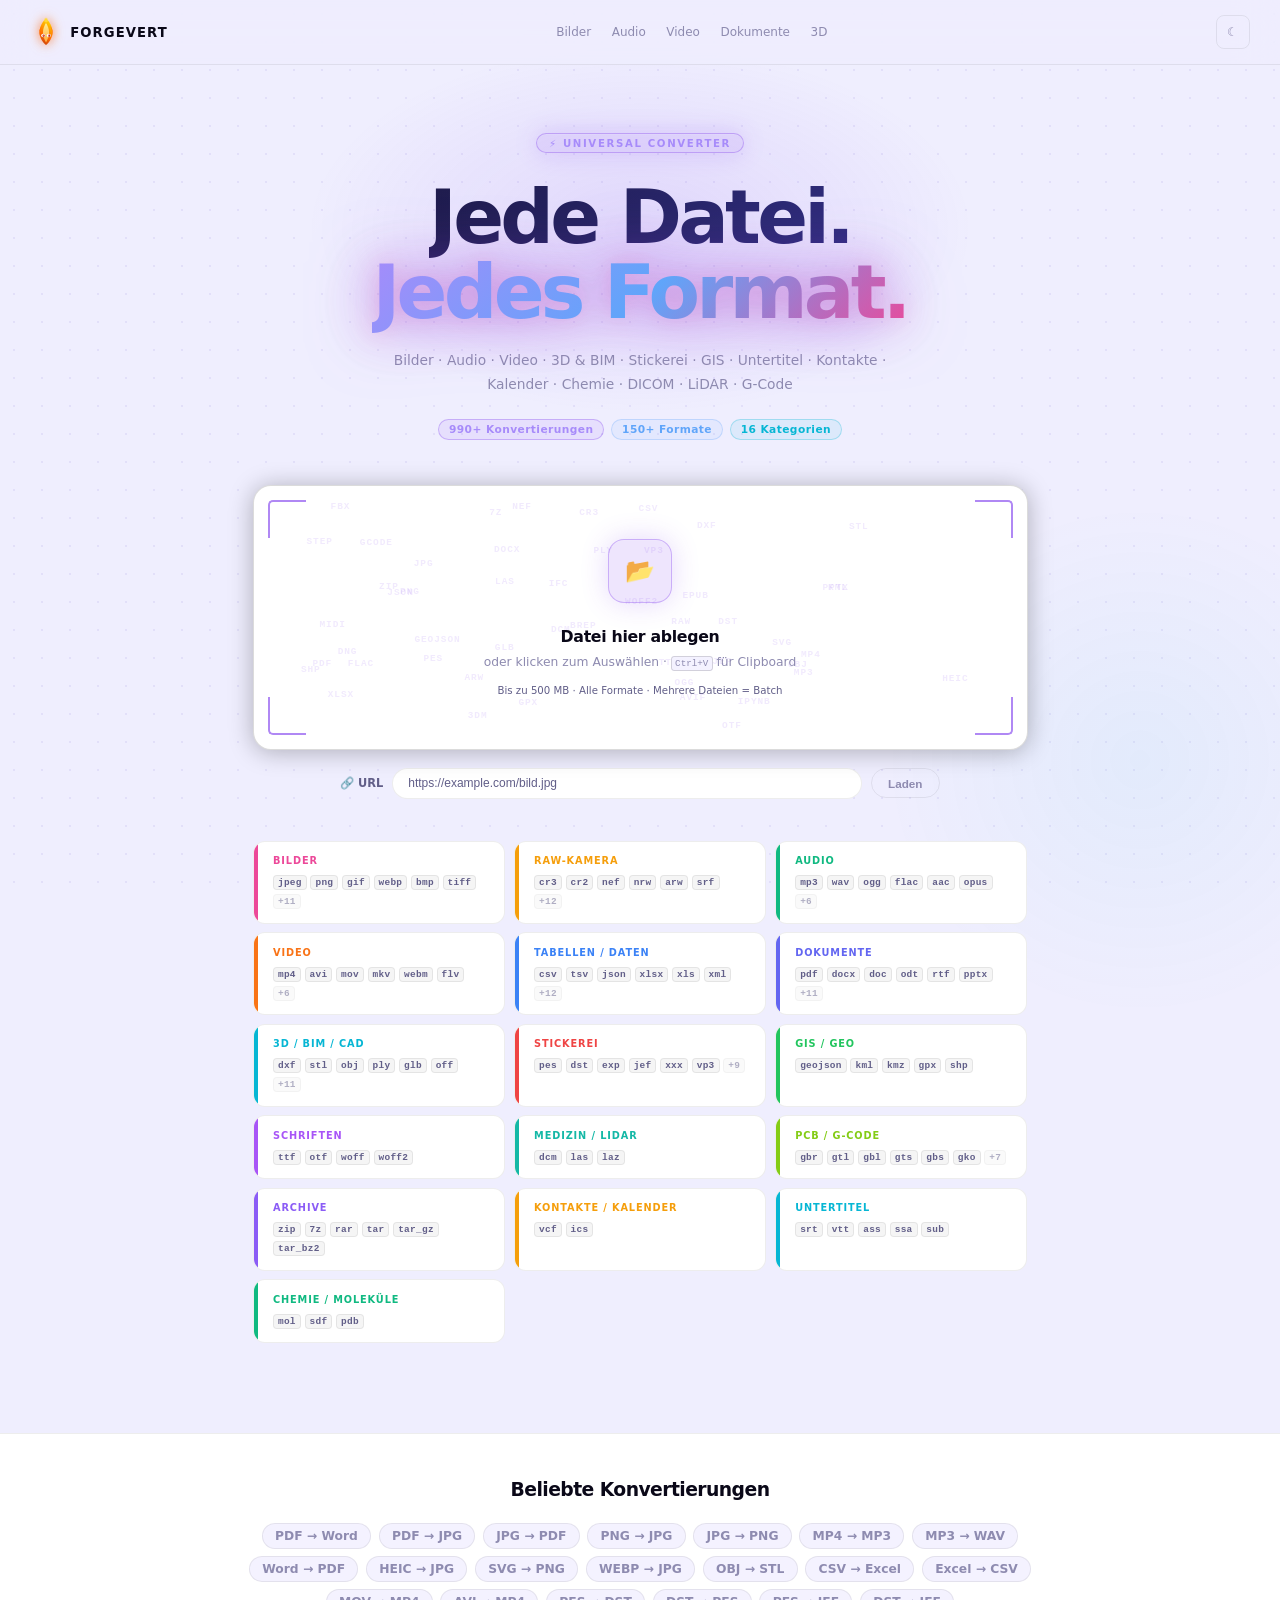
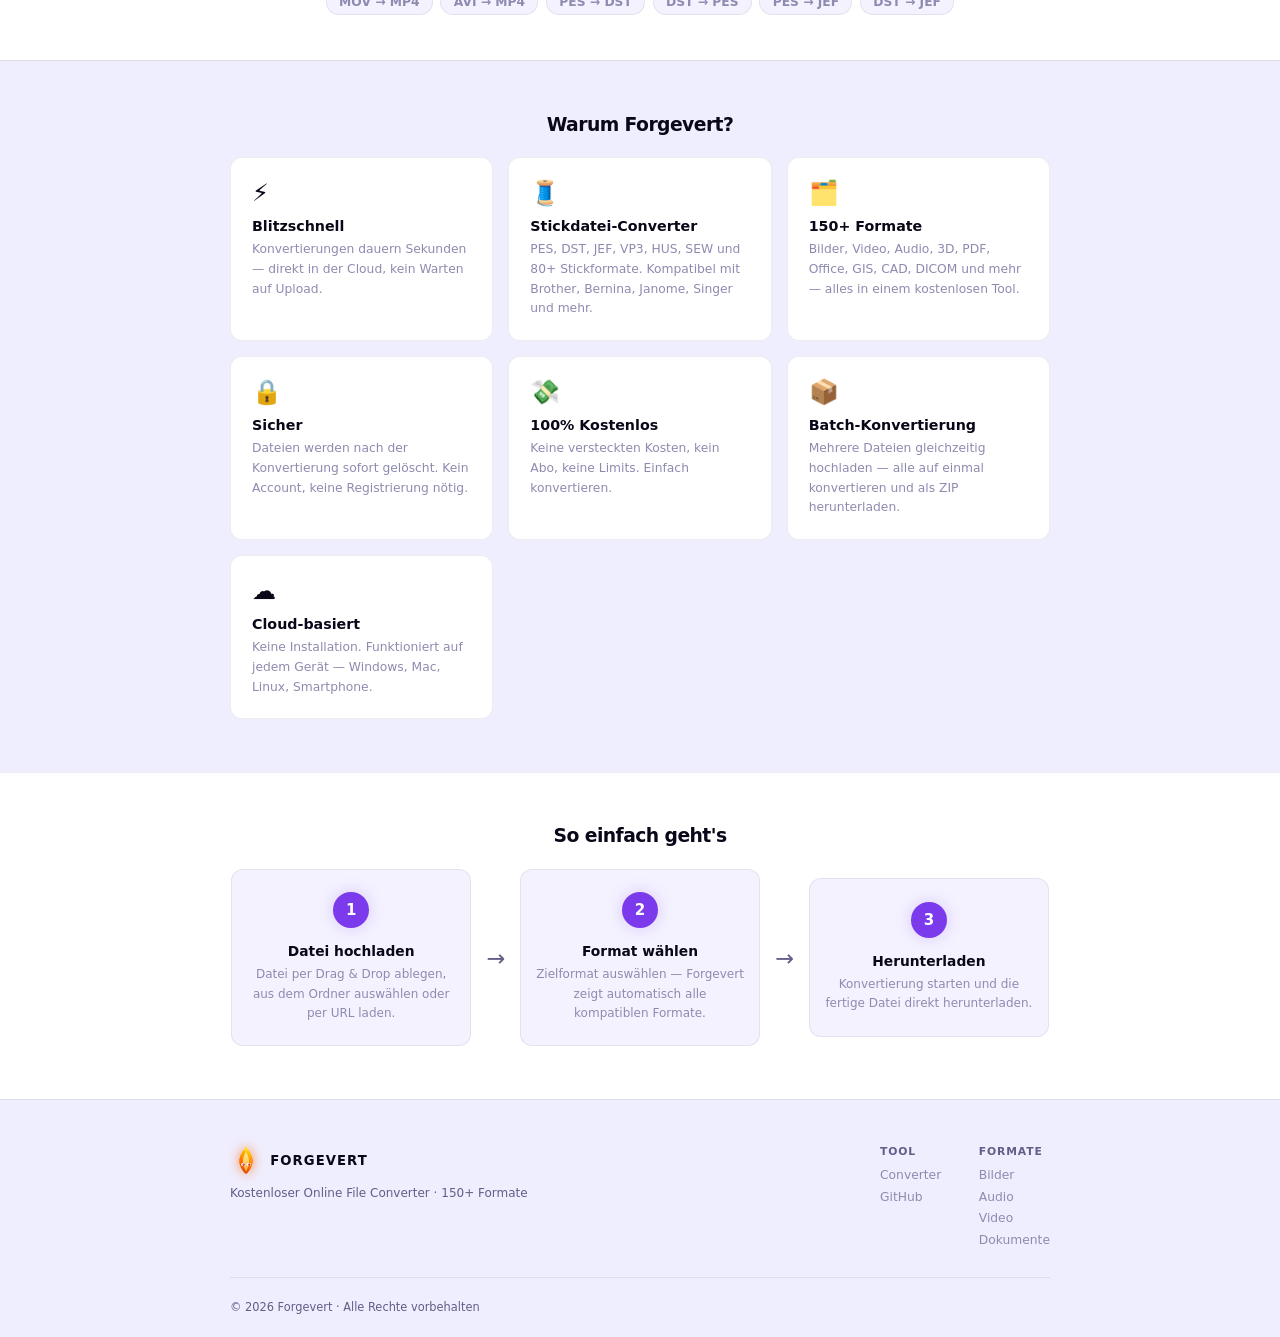
==== static/index.html @ 42dea77a "Full debug pass: fix 12 issues found in audit converter.py: - Docstring: remove Blender/LibreOffice " ====
<!DOCTYPE html>
<html lang="de" data-theme="dark">
<head>
<meta charset="utf-8">
<meta name="viewport" content="width=device-width, initial-scale=1">
<title>Forgevert — Stickdatei & File Converter | PES DST JEF + 150 Formate</title>

<!-- SEO -->
<meta name="description" content="Forgevert konvertiert Stickdateien (PES, DST, JEF, VP3, HUS …) sowie über 150 weitere Formate: Bilder, Video, Audio, 3D, PDF, CAD — kostenlos, direkt im Browser, keine Installation.">
<meta name="keywords" content="
  file converter online, Datei konvertieren kostenlos, online converter kostenlos,
  Stickdatei konvertieren, PES zu DST, PES converter, DST converter, JEF converter, VP3 converter, HUS converter, SEW converter, embroidery file converter, Stickdatei umwandeln, Brother Stickdatei, Bernina Stickdatei, Janome Stickdatei, Singer Stickdatei, Stickmaschine Datei,
  PDF converter, PDF zu Word, PDF zu JPG, JPG zu PDF, Word zu PDF, PDF umwandeln,
  Bild converter, JPG PNG WEBP HEIC AVIF TIFF BMP GIF SVG konvertieren, HEIC zu JPG, WEBP zu JPG,
  Video converter, MP4 AVI MOV MKV WEBM konvertieren, MP4 zu MP3, MOV zu MP4,
  Audio converter, MP3 WAV FLAC AAC OGG M4A konvertieren, MP3 zu WAV, FLAC zu MP3,
  3D converter, STL OBJ GLB FBX DAE PLY konvertieren, STL zu OBJ, OBJ zu STL, FBX zu GLB,
  CAD converter, DXF DWG STEP IGES converter, DXF zu PDF, DXF zu PNG,
  Dokument converter, DOCX XLSX PPTX ODT Markdown EPUB TXT HTML konvertieren,
  GIS converter, GeoJSON Shapefile KML GPX konvertieren,
  Archiv converter, ZIP 7Z TAR RAR konvertieren,
  Schrift converter, TTF OTF WOFF WOFF2 konvertieren,
  DICOM zu PNG, Medizin Bildformat converter,
  RAW converter, CR2 NEF ARW DNG RAW zu JPG,
  QR Code erstellen, URL zu QR Code,
  Batch Konvertierung, mehrere Dateien konvertieren, ZIP herunterladen
">
<meta name="robots" content="index, follow">
<meta name="author" content="Forgevert">

<!-- Open Graph (Social Sharing) -->
<meta property="og:type" content="website">
<meta property="og:title" content="Forgevert — Stickdatei & File Converter">
<meta property="og:description" content="PES, DST, JEF, VP3, HUS und 150+ weitere Formate. Stickdateien und Mediendateien kostenlos online konvertieren — kein Account, keine Software.">
<meta property="og:site_name" content="Forgevert">

<!-- Twitter Card -->
<meta name="twitter:card" content="summary">
<meta name="twitter:title" content="Forgevert — Stickdatei & File Converter">
<meta name="twitter:description" content="PES, DST, JEF + 150 Formate. Stickdateien & mehr kostenlos konvertieren.">

<!-- Strukturierte Daten für Google -->
<script type="application/ld+json">
{
  "@context": "https://schema.org",
  "@type": "WebApplication",
  "name": "Forgevert",
  "description": "Kostenloser Online-Converter für Stickdateien (PES, DST, JEF, VP3, HUS, SEW und 80+ weitere) sowie Bilder, Video, Audio, 3D, PDF, CAD und mehr.",
  "applicationCategory": "UtilitiesApplication",
  "operatingSystem": "Web",
  "offers": { "@type": "Offer", "price": "0", "priceCurrency": "EUR" },
  "featureList": [
    "Stickdatei Converter (PES DST JEF VP3 HUS SEW 80+ Formate)",
    "Embroidery File Converter",
    "PDF Converter",
    "Bild Converter",
    "Video Converter",
    "Audio Converter",
    "3D Converter",
    "CAD Converter",
    "150+ Formate kostenlos"
  ]
}
</script>
<style>
*, *::before, *::after { box-sizing: border-box; margin: 0; padding: 0; }

/* ── Design tokens ──────────────────────────────────────────────────────── */
:root {
  --bg:        #050610;
  --bg2:       #09091C;
  --bg3:       #0E0F26;
  --border:    rgba(255,255,255,0.058);
  --border-hi: rgba(255,255,255,0.14);
  --text:      #DEE1F2;
  --muted:     #464868;
  --muted-hi:  #7476A2;
  --accent:    #7C3AED;
  --accent-hi: #A78BFA;
  --glow:      rgba(124,58,237,0.45);
  --green:     #10B981;
  --green-glow:rgba(16,185,129,0.4);

  --c-img:   #EC4899;
  --c-raw:   #F59E0B;
  --c-audio: #10B981;
  --c-video: #F97316;
  --c-data:  #3B82F6;
  --c-doc:   #6366F1;
  --c-3d:    #06B6D4;
  --c-embd:  #EF4444;
  --c-gis:   #22C55E;
  --c-font:  #A855F7;
  --c-med:   #14B8A6;
  --c-pcb:   #84CC16;
  --c-arch:  #8B5CF6;
  --c-pim:   #F59E0B;
  --c-sub:   #06B6D4;
  --c-mol:   #10B981;
  --c-other: #6B7280;

  --radius-lg: 18px;
  --radius-md: 12px;
  --radius-sm: 8px;
  --ease: cubic-bezier(0.4, 0, 0.2, 1);
}

:root[data-theme="light"] {
  --bg:        #EFEEFE;
  --bg2:       #FFFFFF;
  --bg3:       #F4F2FF;
  --border:    rgba(0,0,0,0.07);
  --border-hi: rgba(0,0,0,0.14);
  --text:      #0A0818;
  --muted:     #615E88;
  --muted-hi:  #8E8BB0;
  --glow:      rgba(124,58,237,0.22);
  --green-glow:rgba(16,185,129,0.2);
}

html { font-size: 15px; -webkit-font-smoothing: antialiased; }

body {
  background: var(--bg);
  color: var(--text);
  font-family: -apple-system, BlinkMacSystemFont, "Segoe UI Variable", "Segoe UI", system-ui, sans-serif;
  min-height: 100dvh;
  overflow-x: hidden;
}

/* ── Dot-grid background ─────────────────────────────────────────────────── */
body::before {
  content: '';
  position: fixed;
  inset: 0;
  background-image: radial-gradient(circle, rgba(190,190,255,0.058) 1px, transparent 1px);
  background-size: 28px 28px;
  pointer-events: none;
  z-index: 0;
}
[data-theme="light"] body::before {
  background-image: radial-gradient(circle, rgba(100,80,200,0.09) 1px, transparent 1px);
}

/* Ambient corner orbs */
body::after {
  content: '';
  position: fixed;
  bottom: -140px; right: -140px;
  width: 560px; height: 560px;
  background: radial-gradient(circle, rgba(6,182,212,0.09) 0%, transparent 65%);
  pointer-events: none;
  z-index: 0;
}
[data-theme="light"] body::after {
  background: radial-gradient(circle, rgba(6,182,212,0.05) 0%, transparent 65%);
}

/* ── Nav ─────────────────────────────────────────────────────────────────── */
.header-nav {
  display: flex;
  gap: 0.25rem;
  align-items: center;
}
.header-nav a {
  font-size: 0.8rem;
  font-weight: 500;
  color: var(--muted-hi);
  text-decoration: none;
  padding: 0.3em 0.7em;
  border-radius: 6px;
  transition: color 0.15s, background 0.15s;
}
.header-nav a:hover { color: var(--text); background: rgba(124,58,237,0.1); }
@media (max-width: 600px) { .header-nav { display: none; } }

/* ── Popular Conversions ─────────────────────────────────────────────────── */
.popular-section {
  background: var(--bg2);
  border-top: 1px solid var(--border);
  padding: 3rem 1.5rem;
}
.popular-inner { max-width: 820px; margin: 0 auto; }
.section-title {
  font-size: 1.25rem;
  font-weight: 800;
  letter-spacing: -0.03em;
  margin-bottom: 1.5rem;
  text-align: center;
}
.popular-grid {
  display: flex;
  flex-wrap: wrap;
  gap: 0.5rem;
  justify-content: center;
}
.pop-link {
  font-size: 0.82rem;
  font-weight: 600;
  color: var(--muted-hi);
  text-decoration: none;
  padding: 0.4em 1em;
  border: 1px solid var(--border);
  border-radius: 999px;
  background: var(--bg3);
  transition: color 0.15s, border-color 0.15s, background 0.15s;
  white-space: nowrap;
}
.pop-link:hover { color: var(--accent-hi); border-color: var(--accent); background: rgba(124,58,237,0.08); }

/* ── Features ────────────────────────────────────────────────────────────── */
.features-section {
  padding: 3.5rem 1.5rem;
  border-top: 1px solid var(--border);
}
.features-inner { max-width: 820px; margin: 0 auto; }
.features-grid {
  display: grid;
  grid-template-columns: repeat(auto-fit, minmax(220px, 1fr));
  gap: 1rem;
}
.feat-card {
  background: var(--bg2);
  border: 1px solid var(--border);
  border-radius: var(--radius-md);
  padding: 1.4rem;
  transition: border-color 0.2s;
}
.feat-card:hover { border-color: var(--border-hi); }
.feat-icon { font-size: 1.6rem; margin-bottom: 0.75rem; }
.feat-card h3 { font-size: 0.95rem; font-weight: 700; margin-bottom: 0.4rem; }
.feat-card p { font-size: 0.82rem; color: var(--muted-hi); line-height: 1.6; }

/* ── How it works ────────────────────────────────────────────────────────── */
.how-section {
  padding: 3.5rem 1.5rem;
  border-top: 1px solid var(--border);
  background: var(--bg2);
}
.how-inner { max-width: 820px; margin: 0 auto; }
.how-steps {
  display: flex;
  align-items: center;
  gap: 1rem;
  flex-wrap: wrap;
  justify-content: center;
}
.how-step {
  flex: 1;
  min-width: 180px;
  max-width: 240px;
  text-align: center;
  padding: 1.5rem 1rem;
  background: var(--bg3);
  border: 1px solid var(--border);
  border-radius: var(--radius-md);
}
.how-num {
  width: 36px; height: 36px;
  border-radius: 50%;
  background: var(--accent);
  color: #fff;
  font-weight: 800;
  font-size: 1rem;
  display: flex; align-items: center; justify-content: center;
  margin: 0 auto 1rem;
  box-shadow: 0 0 16px var(--glow);
}
.how-step h3 { font-size: 0.92rem; font-weight: 700; margin-bottom: 0.4rem; }
.how-step p { font-size: 0.8rem; color: var(--muted-hi); line-height: 1.6; }
.how-arrow { font-size: 1.5rem; color: var(--muted); flex-shrink: 0; }
@media (max-width: 600px) { .how-arrow { transform: rotate(90deg); } }

/* ── Footer ──────────────────────────────────────────────────────────────── */
.site-footer {
  border-top: 1px solid var(--border);
  padding: 3rem 1.5rem 1.5rem;
  background: var(--bg);
}
.footer-inner {
  max-width: 820px;
  margin: 0 auto;
  display: flex;
  gap: 3rem;
  flex-wrap: wrap;
  margin-bottom: 2rem;
}
.footer-brand { flex: 1; min-width: 180px; }
.footer-tagline { font-size: 0.8rem; color: var(--muted); margin-top: 0.6rem; }
.footer-links { display: flex; gap: 2.5rem; flex-wrap: wrap; }
.footer-col { display: flex; flex-direction: column; gap: 0.5rem; }
.footer-col-title { font-size: 0.72rem; font-weight: 700; letter-spacing: 0.08em; text-transform: uppercase; color: var(--muted); margin-bottom: 0.2rem; }
.footer-col a { font-size: 0.82rem; color: var(--muted-hi); text-decoration: none; }
.footer-col a:hover { color: var(--text); }
.footer-bottom {
  max-width: 820px;
  margin: 0 auto;
  padding-top: 1.5rem;
  border-top: 1px solid var(--border);
  font-size: 0.76rem;
  color: var(--muted);
}

/* ── Header ──────────────────────────────────────────────────────────────── */
header {
  position: sticky;
  top: 0;
  z-index: 100;
  display: flex;
  align-items: center;
  justify-content: space-between;
  padding: 1rem 2rem;
  border-bottom: 1px solid var(--border);
  backdrop-filter: blur(20px);
  -webkit-backdrop-filter: blur(20px);
  background: rgba(5,6,16,0.72);
}
[data-theme="light"] header { background: rgba(239,238,254,0.78); }

.logo {
  display: flex;
  align-items: center;
  gap: 0.55rem;
  font-weight: 800;
  font-size: 0.88rem;
  letter-spacing: 0.08em;
  text-transform: uppercase;
  color: var(--text);
  text-decoration: none;
}
.logo-mark {
  width: 32px; height: 32px;
  display: flex; align-items: center; justify-content: center;
  filter: drop-shadow(0 0 6px rgba(255,100,0,0.7));
  flex-shrink: 0;
}

.header-actions { display: flex; align-items: center; gap: 0.5rem; }
.icon-btn {
  width: 34px; height: 34px;
  border-radius: 8px;
  border: 1px solid var(--border);
  background: transparent;
  color: var(--muted-hi);
  cursor: pointer;
  display: flex; align-items: center; justify-content: center;
  font-size: 0.82rem;
  transition: color 0.18s var(--ease), border-color 0.18s var(--ease), background 0.18s var(--ease);
}
.icon-btn:hover { color: var(--text); border-color: var(--accent-hi); background: rgba(124,58,237,0.08); }

/* ── Layout wrapper ──────────────────────────────────────────────────────── */
.wrap {
  position: relative;
  z-index: 1;
  max-width: 820px;
  margin: 0 auto;
  padding: 0 1.5rem;
}

/* ── States ──────────────────────────────────────────────────────────────── */
.state { display: none; }
.state.active { display: block; }

/* ── EMPTY STATE ─────────────────────────────────────────────────────────── */
#state-empty { padding: 4.5rem 0 6rem; }

.hero-text {
  text-align: center;
  margin-bottom: 3rem;
  position: relative;
}
.hero-text::before {
  content: '';
  position: absolute;
  top: 45%; left: 50%;
  transform: translate(-50%, -60%);
  width: 760px; height: 420px;
  background: radial-gradient(ellipse, rgba(124,58,237,0.32) 0%, rgba(96,165,250,0.13) 40%, transparent 68%);
  pointer-events: none;
  z-index: -1;
}
[data-theme="light"] .hero-text::before {
  background: radial-gradient(ellipse, rgba(124,58,237,0.13) 0%, transparent 62%);
}
.eyebrow {
  display: inline-flex;
  align-items: center;
  gap: 0.5rem;
  font-size: 0.68rem;
  font-weight: 700;
  letter-spacing: 0.16em;
  text-transform: uppercase;
  color: var(--accent-hi);
  background: rgba(124,58,237,0.1);
  border: 1px solid rgba(124,58,237,0.32);
  border-radius: 999px;
  padding: 0.36em 1.2em;
  margin-bottom: 1.8rem;
  box-shadow: 0 0 24px rgba(124,58,237,0.2), inset 0 1px 0 rgba(255,255,255,0.06);
  animation: eyebrow-pulse 4s ease-in-out infinite;
}
@keyframes eyebrow-pulse {
  0%, 100% { box-shadow: 0 0 24px rgba(124,58,237,0.2), inset 0 1px 0 rgba(255,255,255,0.06); }
  50% { box-shadow: 0 0 36px rgba(124,58,237,0.38), inset 0 1px 0 rgba(255,255,255,0.08); }
}
h1 {
  font-size: clamp(3rem, 8vw, 5rem);
  font-weight: 900;
  line-height: 1.0;
  letter-spacing: -0.05em;
  text-wrap: balance;
  margin-bottom: 1.2rem;
}
h1 .grad-soft {
  background: linear-gradient(135deg, #E2E8F8 0%, #C4CAFE 100%);
  -webkit-background-clip: text;
  -webkit-text-fill-color: transparent;
  background-clip: text;
}
[data-theme="light"] h1 .grad-soft {
  background: linear-gradient(135deg, #1E1B4B 0%, #312E81 100%);
  -webkit-background-clip: text;
  -webkit-text-fill-color: transparent;
  background-clip: text;
}
h1 .grad {
  background: linear-gradient(135deg, var(--accent-hi) 0%, #60A5FA 52%, var(--c-img) 100%);
  -webkit-background-clip: text;
  -webkit-text-fill-color: transparent;
  background-clip: text;
  filter: drop-shadow(0 0 32px rgba(124,58,237,0.65)) drop-shadow(0 0 12px rgba(236,72,153,0.3));
}
.hero-sub {
  color: var(--muted-hi);
  font-size: 0.92rem;
  line-height: 1.75;
  max-width: 520px;
  margin: 0 auto 1.5rem;
}
.hero-stats {
  display: flex;
  align-items: center;
  justify-content: center;
  flex-wrap: wrap;
  gap: 0.5rem;
  margin-top: 0.3rem;
}
.hs-badge {
  font-size: 0.71rem;
  font-weight: 700;
  letter-spacing: 0.04em;
  border-radius: 999px;
  padding: 0.3em 0.9em;
  border: 1px solid;
  white-space: nowrap;
}
.hs-purple { color: var(--accent-hi); background: rgba(124,58,237,0.12); border-color: rgba(124,58,237,0.3); }
.hs-blue   { color: #60A5FA; background: rgba(96,165,250,0.1);  border-color: rgba(96,165,250,0.28); }
.hs-teal   { color: #06B6D4; background: rgba(6,182,212,0.1);   border-color: rgba(6,182,212,0.28); }
.hs-green  { color: #10B981; background: rgba(16,185,129,0.1);  border-color: rgba(16,185,129,0.28); }
[data-theme="light"] .hs-purple { background: rgba(124,58,237,0.08); }
[data-theme="light"] .hs-blue   { background: rgba(96,165,250,0.08); }
[data-theme="light"] .hs-teal   { background: rgba(6,182,212,0.08); }
[data-theme="light"] .hs-green  { background: rgba(16,185,129,0.08); }

/* ── Drop Zone ───────────────────────────────────────────────────────────── */
.drop-zone {
  position: relative;
  border-radius: var(--radius-lg);
  background: var(--bg2);
  border: 1px solid var(--border-hi);
  cursor: pointer;
  transition: transform 0.22s var(--ease), background 0.22s, border-color 0.22s, box-shadow 0.3s;
  min-height: 260px;
  display: flex;
  align-items: center;
  justify-content: center;
  overflow: hidden;
  box-shadow: 0 2px 24px rgba(0,0,0,0.28), inset 0 1px 0 rgba(255,255,255,0.04);
}
.drop-zone:hover {
  transform: translateY(-3px);
  background: var(--bg3);
  border-color: rgba(124,58,237,0.5);
  box-shadow: 0 8px 48px rgba(124,58,237,0.18), 0 2px 24px rgba(0,0,0,0.4), inset 0 1px 0 rgba(255,255,255,0.06);
}
.drop-zone.drag-over {
  transform: translateY(-4px) scale(1.005);
  background: var(--bg3);
  border-color: var(--accent-hi);
  box-shadow: 0 12px 60px rgba(124,58,237,0.28), 0 4px 32px rgba(0,0,0,0.5), inset 0 1px 0 rgba(255,255,255,0.08);
}

/* Corner brackets */
.dz-corner {
  position: absolute;
  width: 38px;
  height: 38px;
  z-index: 2;
  pointer-events: none;
  transition: opacity 0.25s var(--ease), border-color 0.25s var(--ease), box-shadow 0.25s var(--ease);
  opacity: 0.6;
}
.dz-tl { top: 14px; left: 14px; border-top: 2.5px solid var(--accent); border-left: 2.5px solid var(--accent); border-radius: 5px 0 0 0; }
.dz-tr { top: 14px; right: 14px; border-top: 2.5px solid var(--accent); border-right: 2.5px solid var(--accent); border-radius: 0 5px 0 0; }
.dz-bl { bottom: 14px; left: 14px; border-bottom: 2.5px solid var(--accent); border-left: 2.5px solid var(--accent); border-radius: 0 0 0 5px; }
.dz-br { bottom: 14px; right: 14px; border-bottom: 2.5px solid var(--accent); border-right: 2.5px solid var(--accent); border-radius: 0 0 5px 0; }
.drop-zone:hover .dz-corner,
.drop-zone.drag-over .dz-corner { opacity: 1; border-color: var(--accent-hi); }
.drop-zone.drag-over .dz-tl,
.drop-zone.drag-over .dz-tr,
.drop-zone.drag-over .dz-bl,
.drop-zone.drag-over .dz-br { border-color: #fff; }

/* SVG kept in DOM for CSS selector compat — invisible */
.dz-border-svg { display: none; }
.dz-border-march { fill: none; stroke: var(--accent); stroke-width: 1.5; stroke-dasharray: 10 7; }

/* Floating format names */
.fmt-cloud {
  position: absolute;
  inset: 0;
  pointer-events: none;
  overflow: hidden;
  border-radius: inherit;
}
.fmt-ghost {
  position: absolute;
  font-family: monospace;
  font-size: 0.63rem;
  font-weight: 700;
  letter-spacing: 0.1em;
  text-transform: uppercase;
  opacity: 0.07;
  color: var(--accent-hi);
  animation: ghost-float linear infinite;
  white-space: nowrap;
}
[data-theme="light"] .fmt-ghost { opacity: 0.1; color: var(--accent); }
.drop-zone:hover .fmt-ghost { opacity: 0.16; }
@keyframes ghost-float {
  0%, 100% { transform: translateY(0) translateX(0); }
  33% { transform: translateY(-10px) translateX(5px); }
  66% { transform: translateY(8px) translateX(-4px); }
}

/* Drop zone inner */
.dz-inner {
  position: relative;
  z-index: 2;
  text-align: center;
  padding: 3.5rem 2rem;
  pointer-events: none;
}
.dz-upload-icon {
  width: 64px; height: 64px;
  border-radius: 16px;
  background: rgba(124,58,237,0.13);
  border: 1.5px solid rgba(124,58,237,0.32);
  display: flex; align-items: center; justify-content: center;
  margin: 0 auto 1.6rem;
  font-size: 1.6rem;
  transition: transform 0.3s var(--ease), background 0.3s, box-shadow 0.3s;
  box-shadow: 0 0 28px rgba(124,58,237,0.2), inset 0 1px 0 rgba(255,255,255,0.07);
}
.drop-zone:hover .dz-upload-icon,
.drop-zone.drag-over .dz-upload-icon {
  transform: scale(1.12) translateY(-4px);
  background: rgba(124,58,237,0.24);
  box-shadow: 0 0 48px rgba(124,58,237,0.45), inset 0 1px 0 rgba(255,255,255,0.1);
}
.dz-title {
  font-weight: 700;
  font-size: 1.05rem;
  letter-spacing: -0.02em;
  margin-bottom: 0.5rem;
}
.dz-sub {
  color: var(--muted-hi);
  font-size: 0.82rem;
  line-height: 1.6;
}
.dz-max { margin-top: 0.8rem; font-size: 0.68rem; color: var(--muted); }

kbd {
  font-family: monospace;
  font-size: 0.75em;
  background: var(--bg3);
  border: 1px solid var(--border-hi);
  border-radius: 3px;
  padding: 0.1em 0.35em;
  color: var(--muted-hi);
}

.drop-zone input[type=file] {
  position: absolute;
  inset: 0;
  opacity: 0;
  cursor: pointer;
  width: 100%;
  height: 100%;
  z-index: 3;
}

/* ── Format overview grid ─────────────────────────────────────────────────── */
.fmt-overview {
  display: grid;
  grid-template-columns: repeat(auto-fill, minmax(192px, 1fr));
  gap: 0.55rem;
  margin-top: 2.8rem;
}
.fmt-ov-cell {
  position: relative;
  background: var(--bg2);
  border: 1px solid var(--border);
  border-radius: var(--radius-md);
  padding: 0.9rem 1rem 0.9rem 1.3rem;
  overflow: hidden;
  transition: background 0.2s, border-color 0.2s, box-shadow 0.2s, transform 0.18s;
}
.fmt-ov-cell:hover {
  background: var(--bg3);
  border-color: var(--border-hi);
  box-shadow: 0 4px 20px rgba(0,0,0,0.3);
  transform: translateY(-1px);
}

/* The JS sets style="background:COLOR" on .fov-dot — left stripe */
.fov-dot {
  position: absolute;
  left: 0; top: 0; bottom: 0;
  width: 4px;
  border-radius: 0;
  /* background comes from inline JS style */
}
.fov-label {
  display: flex;
  align-items: center;
  gap: 0;
  font-size: 0.65rem;
  font-weight: 800;
  letter-spacing: 0.09em;
  text-transform: uppercase;
  margin-bottom: 0.6rem;
  /* color from inline JS span style */
}
.fov-fmts {
  display: flex;
  flex-wrap: wrap;
  gap: 0.25rem;
}
.fov-fmt {
  font-family: monospace;
  font-size: 0.63rem;
  font-weight: 600;
  color: var(--muted-hi);
  background: rgba(255,255,255,0.04);
  border: 1px solid var(--border);
  border-radius: 4px;
  padding: 0.12em 0.42em;
  letter-spacing: 0.03em;
}
[data-theme="light"] .fov-fmt {
  background: rgba(0,0,0,0.04);
  color: var(--muted);
}

/* ── FILE STATE ──────────────────────────────────────────────────────────── */
#state-file { padding: 2.5rem 0 4rem; }

.file-pill {
  display: flex;
  align-items: center;
  gap: 1rem;
  background: var(--bg2);
  border: 1px solid var(--border);
  border-radius: var(--radius-lg);
  padding: 1rem 1.3rem;
  margin-bottom: 1.8rem;
}
.file-pill-icon {
  width: 44px; height: 44px;
  border-radius: 10px;
  display: flex; align-items: center; justify-content: center;
  font-size: 1.3rem;
  flex-shrink: 0;
}
.file-pill-name {
  font-weight: 700;
  font-size: 0.92rem;
  letter-spacing: -0.01em;
  white-space: nowrap;
  overflow: hidden;
  text-overflow: ellipsis;
}
.file-pill-meta {
  font-size: 0.75rem;
  color: var(--muted-hi);
  margin-top: 0.15rem;
}
.fmt-badge {
  margin-left: auto;
  font-family: monospace;
  font-size: 0.68rem;
  font-weight: 800;
  letter-spacing: 0.1em;
  text-transform: uppercase;
  padding: 0.28em 0.65em;
  border-radius: 999px;
  flex-shrink: 0;
}
.btn-close {
  flex-shrink: 0;
  margin-left: 0.3rem;
  width: 28px; height: 28px;
  border-radius: 7px;
  border: 1px solid var(--border);
  background: var(--bg3);
  color: var(--muted-hi);
  cursor: pointer;
  display: flex; align-items: center; justify-content: center;
  font-size: 0.72rem;
  transition: border-color 0.2s, color 0.2s;
}
.btn-close:hover { border-color: #EF4444; color: #EF4444; }

/* Target heading */
.targets-heading {
  font-size: 0.66rem;
  font-weight: 700;
  letter-spacing: 0.14em;
  text-transform: uppercase;
  color: var(--muted);
  margin-bottom: 1.2rem;
}

/* Category sections */
.cat-section { margin-bottom: 1.3rem; }
.cat-label {
  display: flex;
  align-items: center;
  gap: 0.45rem;
  font-size: 0.64rem;
  font-weight: 700;
  letter-spacing: 0.1em;
  text-transform: uppercase;
  color: var(--muted);
  margin-bottom: 0.55rem;
}
.cat-bar {
  display: inline-block;
  width: 12px;
  height: 2px;
  border-radius: 1px;
  flex-shrink: 0;
}
.chips-row {
  display: flex;
  flex-wrap: wrap;
  gap: 0.3rem;
}

/* Format chip */
.chip {
  font-family: monospace;
  font-size: 0.76rem;
  font-weight: 700;
  letter-spacing: 0.05em;
  text-transform: uppercase;
  padding: 0.44em 0.9em;
  border-radius: 999px;
  border: 1.5px solid transparent;
  cursor: pointer;
  transition: transform 0.12s var(--ease), box-shadow 0.15s var(--ease), opacity 0.12s;
  background: var(--bg2);
}
.chip:hover {
  transform: translateY(-2px);
  opacity: 1 !important;
  box-shadow: 0 4px 16px rgba(0,0,0,0.35);
}
.chip:active { transform: translateY(0); }

/* ── PROGRESS STATE ──────────────────────────────────────────────────────── */
#state-progress {
  padding: 5rem 0;
  display: none;
  align-items: center;
  justify-content: center;
}
#state-progress.active { display: flex; }

.progress-card {
  background: var(--bg2);
  border: 1px solid var(--border);
  border-radius: var(--radius-lg);
  padding: 3rem 2.5rem;
  text-align: center;
  width: 100%;
  max-width: 460px;
}

/* Spinner */
.progress-spinner {
  width: 56px; height: 56px;
  border-radius: 50%;
  border: 3px solid rgba(124,58,237,0.15);
  border-top-color: var(--accent);
  animation: spin 0.85s linear infinite;
  margin: 0 auto 1.8rem;
}
@keyframes spin { to { transform: rotate(360deg); } }

/* Original icon element kept for DOM compat — hidden */
.progress-converting-icon { display: none; }

.progress-label {
  font-weight: 700;
  font-size: 1rem;
  letter-spacing: -0.01em;
  margin-bottom: 0.4rem;
}
.progress-sub {
  font-size: 0.8rem;
  color: var(--muted-hi);
  margin-bottom: 2rem;
}
.progress-track {
  height: 3px;
  background: var(--bg3);
  border-radius: 999px;
  overflow: hidden;
}
.progress-fill {
  height: 100%;
  border-radius: 999px;
  background: linear-gradient(90deg, var(--accent), var(--accent-hi));
  width: 0%;
  animation: progress-grow 4s cubic-bezier(0.1, 0.5, 0.2, 1) forwards;
  box-shadow: 0 0 10px var(--glow);
}
.progress-fill.done {
  animation: none;
  width: 100%;
  background: var(--green);
  box-shadow: 0 0 10px var(--green-glow);
}
@keyframes progress-grow {
  0%   { width: 0%; }
  50%  { width: 65%; }
  85%  { width: 83%; }
  100% { width: 89%; }
}

/* ── RESULT STATE ────────────────────────────────────────────────────────── */
#state-result { padding: 2.5rem 0 5rem; }

.result-card {
  background: var(--bg2);
  border: 1px solid rgba(16,185,129,0.2);
  border-radius: var(--radius-lg);
  overflow: hidden;
  animation: result-reveal 0.3s var(--ease) forwards;
  box-shadow: 0 0 40px rgba(16,185,129,0.06);
}
@keyframes result-reveal {
  from { opacity: 0; transform: translateY(10px); }
  to   { opacity: 1; transform: translateY(0); }
}

.result-top {
  padding: 1.2rem 1.5rem;
  display: flex;
  align-items: center;
  gap: 0.8rem;
  border-bottom: 1px solid var(--border);
  background: rgba(16,185,129,0.03);
}
.result-icon { font-size: 1.3rem; flex-shrink: 0; }
.result-name { font-weight: 700; font-size: 0.95rem; letter-spacing: -0.01em; }
.result-info { font-size: 0.74rem; color: var(--muted-hi); margin-top: 0.1rem; }
.result-badge {
  margin-left: auto;
  font-family: monospace;
  font-size: 0.68rem;
  font-weight: 800;
  letter-spacing: 0.1em;
  text-transform: uppercase;
  background: rgba(16,185,129,0.12);
  color: var(--green);
  border: 1px solid rgba(16,185,129,0.28);
  border-radius: 999px;
  padding: 0.26em 0.7em;
}

.result-preview {
  background: var(--bg3);
  min-height: 140px;
  display: flex;
  align-items: center;
  justify-content: center;
  padding: 1.5rem;
  border-bottom: 1px solid var(--border);
}
.result-preview img {
  max-width: 100%;
  max-height: 380px;
  border-radius: var(--radius-md);
  box-shadow: 0 8px 40px rgba(0,0,0,0.5);
  display: block;
}
.result-preview .svg-wrap {
  max-width: 100%;
  max-height: 380px;
  overflow: auto;
  background: white;
  border-radius: var(--radius-sm);
  padding: 1rem;
}
.result-no-preview { text-align: center; color: var(--muted); }
.result-no-preview .np-icon { font-size: 2.8rem; margin-bottom: 0.5rem; opacity: 0.4; }
.result-no-preview .np-label { font-size: 0.8rem; color: var(--muted-hi); }

.result-bottom {
  padding: 1.2rem 1.5rem;
  display: flex;
  align-items: center;
  gap: 0.8rem;
  flex-wrap: wrap;
}

/* Steps chain */
.steps {
  display: flex;
  align-items: center;
  gap: 0.25rem;
  font-family: monospace;
  font-size: 0.7rem;
  font-weight: 600;
  flex-wrap: wrap;
  color: var(--muted);
  flex: 1;
  min-width: 0;
}
.step-fmt { color: var(--muted-hi); }
.step-fmt.last { color: var(--accent-hi); }
.step-arrow { color: var(--border); font-size: 0.8rem; }

.btn-dl {
  display: inline-flex;
  align-items: center;
  gap: 0.45rem;
  background: linear-gradient(135deg, var(--accent) 0%, #5B21B6 100%);
  color: #fff;
  text-decoration: none;
  border: none;
  border-radius: 999px;
  padding: 0.7rem 1.5rem;
  font-size: 0.88rem;
  font-weight: 700;
  letter-spacing: 0.01em;
  cursor: pointer;
  transition: opacity 0.15s, transform 0.12s, box-shadow 0.15s;
  box-shadow: 0 4px 20px var(--glow);
  flex-shrink: 0;
}
.btn-dl:hover {
  opacity: 0.88;
  transform: translateY(-1px);
  box-shadow: 0 6px 28px var(--glow);
}
.btn-dl:active { transform: translateY(0); }

.btn-again {
  background: transparent;
  color: var(--muted-hi);
  border: 1px solid var(--border);
  border-radius: 999px;
  padding: 0.7rem 1.1rem;
  font-size: 0.82rem;
  font-weight: 600;
  cursor: pointer;
  transition: color 0.15s, border-color 0.15s;
  white-space: nowrap;
  flex-shrink: 0;
}
.btn-again:hover { color: var(--text); border-color: var(--accent-hi); }

/* ── EMBROIDERY PANEL ─────────────────────────────────────────────────────── */
.embd-panel {
  margin-bottom: 1.8rem;
  background: var(--bg2);
  border: 1px solid var(--border);
  border-radius: var(--radius-lg);
  overflow: hidden;
}
.embd-panel.hidden { display: none; }

.embd-header {
  padding: 0.65rem 1.2rem;
  border-bottom: 1px solid var(--border);
  display: flex;
  align-items: center;
  gap: 0.6rem;
  background: rgba(239,68,68,0.05);
}
.embd-badge {
  font-size: 0.68rem;
  font-weight: 800;
  letter-spacing: 0.1em;
  text-transform: uppercase;
  color: var(--c-embd);
}

.embd-body {
  display: grid;
  grid-template-columns: minmax(160px, 200px) 1fr;
}
@media (max-width: 560px) { .embd-body { grid-template-columns: 1fr; } }

.embd-preview {
  border-right: 1px solid var(--border);
  padding: 1rem;
  display: flex;
  align-items: center;
  justify-content: center;
  background: #06060F;
  min-height: 160px;
}
@media (max-width: 560px) { .embd-preview { border-right: none; border-bottom: 1px solid var(--border); } }
.embd-preview svg { max-width: 100%; height: auto; border-radius: 6px; }
.embd-preview-loading { font-size: 0.75rem; color: var(--muted); text-align: center; }

.embd-info { padding: 1rem 1.2rem; display: flex; flex-direction: column; gap: 0.9rem; }

.embd-stats { display: flex; gap: 1.2rem; }
.embd-stat { display: flex; flex-direction: column; gap: 0.1rem; }
.embd-stat-val { font-size: 1.1rem; font-weight: 800; font-variant-numeric: tabular-nums; color: var(--text); }
.embd-stat-label { font-size: 0.62rem; font-weight: 600; letter-spacing: 0.08em; text-transform: uppercase; color: var(--muted); }

.embd-threads { display: flex; flex-wrap: wrap; gap: 0.35rem; min-height: 20px; }
.thread-swatch {
  width: 18px; height: 18px;
  border-radius: 50%;
  border: 2px solid rgba(255,255,255,0.1);
  cursor: default;
  transition: transform 0.15s;
  flex-shrink: 0;
}
.thread-swatch:hover { transform: scale(1.4); z-index: 1; }

.embd-machine-label { font-size: 0.64rem; font-weight: 700; letter-spacing: 0.1em; text-transform: uppercase; color: var(--muted); margin-bottom: 0.4rem; }
.embd-selects { display: flex; gap: 0.5rem; flex-wrap: wrap; margin-bottom: 0.6rem; }
.embd-selects select {
  background: var(--bg3);
  border: 1px solid var(--border);
  border-radius: var(--radius-sm);
  color: var(--text);
  font-size: 0.8rem;
  padding: 0.42em 0.7em;
  cursor: pointer;
  flex: 1;
  min-width: 110px;
  appearance: none;
  -webkit-appearance: none;
}
.embd-selects select:focus { outline: none; border-color: var(--accent-hi); }

.embd-convert-btn {
  display: inline-flex; align-items: center; gap: 0.4rem;
  background: var(--c-embd); color: #fff; border: none;
  border-radius: 999px; padding: 0.5rem 1.1rem;
  font-size: 0.8rem; font-weight: 700; cursor: pointer;
  transition: opacity 0.15s, transform 0.1s; white-space: nowrap;
}
.embd-convert-btn:hover:not(:disabled) { opacity: 0.88; transform: translateY(-1px); }
.embd-convert-btn:disabled { opacity: 0.4; cursor: not-allowed; }

/* ── G-CODE PANEL ─────────────────────────────────────────────────────────── */
.gcode-panel { margin-bottom:1.8rem; background:var(--bg2); border:1px solid var(--border); border-radius:var(--radius-lg); overflow:hidden; }
.gcode-panel.hidden { display:none; }
.gcode-header { padding:0.65rem 1.2rem; border-bottom:1px solid var(--border); display:flex; align-items:center; gap:0.6rem; background:rgba(132,204,22,0.05); }
.gcode-badge { font-size:0.68rem; font-weight:800; letter-spacing:0.1em; text-transform:uppercase; color:var(--c-pcb); }
.gcode-body { display:grid; grid-template-columns:1fr minmax(140px,175px); }
@media(max-width:560px){ .gcode-body{grid-template-columns:1fr;} }
.gcode-preview { padding:0.8rem; background:#06060F; min-height:140px; display:flex; align-items:center; justify-content:center; border-right:1px solid var(--border); }
.gcode-preview svg { max-width:100%; height:auto; max-height:220px; }
.gcode-stats { padding:1rem 1.2rem; display:flex; flex-direction:column; gap:0.8rem; justify-content:center; }
.gcode-stat { display:flex; flex-direction:column; }
.gcode-stat-val { font-size:1rem; font-weight:800; font-variant-numeric:tabular-nums; color:var(--text); }
.gcode-stat-label { font-size:0.62rem; font-weight:600; letter-spacing:0.08em; text-transform:uppercase; color:var(--muted); }

/* ── URL IMPORT ──────────────────────────────────────────────────────────── */
.url-import-row { display:flex; align-items:center; gap:0.6rem; margin-top:1.2rem; max-width:600px; margin-left:auto; margin-right:auto; }
.url-import-label { font-size:0.76rem; font-weight:700; color:var(--muted); white-space:nowrap; }
.url-import-input {
  flex:1; background:var(--bg2); border:1px solid var(--border);
  border-radius:999px; padding:0.5rem 1rem; font-size:0.8rem;
  color:var(--text); outline:none; transition:border-color .18s;
}
.url-import-input::placeholder { color: var(--muted); }
.url-import-input:focus { border-color:var(--accent); }
.url-import-btn {
  background:transparent; color:var(--muted-hi);
  border:1px solid var(--border); border-radius:999px;
  padding:0.5rem 1.1rem; font-size:0.78rem; font-weight:700;
  cursor:pointer; white-space:nowrap;
  transition:color .15s, border-color .15s;
}
.url-import-btn:hover { color:var(--text); border-color:var(--accent-hi); }

/* ── QUALITY PANEL ───────────────────────────────────────────────────────── */
.quality-panel { margin-bottom:1.8rem; background:var(--bg2); border:1px solid var(--border); border-radius:var(--radius-lg); overflow:hidden; }
.quality-panel.hidden { display:none; }
.qp-header { padding:0.65rem 1.2rem; border-bottom:1px solid var(--border); display:flex; align-items:center; gap:0.6rem; background:rgba(99,102,241,0.05); }
.qp-badge { font-size:0.68rem; font-weight:800; letter-spacing:0.1em; text-transform:uppercase; color:var(--accent-hi); }
.qp-body { padding:1rem 1.2rem; display:flex; flex-direction:column; gap:0.8rem; }
.qp-row { display:flex; align-items:center; gap:0.7rem; flex-wrap:wrap; }
.qp-label { font-size:0.74rem; font-weight:600; color:var(--muted-hi); white-space:nowrap; min-width:60px; }
.qp-slider { flex:1; min-width:120px; accent-color:var(--accent); cursor:pointer; }
.qp-val { font-size:0.8rem; font-weight:700; font-variant-numeric:tabular-nums; color:var(--text); min-width:2rem; text-align:right; }
.qp-num { width:88px; background:var(--bg); border:1px solid var(--border); border-radius:6px; padding:0.3rem 0.5rem; font-size:0.78rem; color:var(--text); outline:none; }
.qp-num:focus { border-color:var(--accent); }
.qp-hint { font-size:0.68rem; color:var(--muted); }

/* ── BATCH STATE ──────────────────────────────────────────────────────────── */
#state-batch { padding:2.5rem 0 4rem; }
.batch-card { background:var(--bg2); border:1px solid var(--border); border-radius:var(--radius-lg); overflow:hidden; }
.batch-head { padding:1rem 1.4rem; border-bottom:1px solid var(--border); display:flex; align-items:center; justify-content:space-between; }
.batch-title { font-size:0.88rem; font-weight:700; color:var(--text); }
.batch-fmt-row { padding:1rem 1.4rem; border-bottom:1px solid var(--border); display:flex; align-items:center; gap:0.8rem; flex-wrap:wrap; }
.batch-fmt-row label { font-size:0.76rem; font-weight:600; color:var(--muted-hi); white-space:nowrap; }
.batch-fmt-input { background:var(--bg3); border:1px solid var(--border); border-radius:999px; color:var(--text); font-size:0.84rem; padding:0.5em 1em; flex:1; min-width:80px; outline:none; }
.batch-fmt-input:focus { border-color:var(--accent-hi); }
.batch-fmt-suggestions { padding:0 1.4rem 0.75rem; display:flex; flex-wrap:wrap; gap:0.4rem; }
.batch-fmt-suggestions:empty { display:none; }
.batch-fmt-pill { background:var(--bg3); border:1px solid var(--border); border-radius:999px; padding:0.28em 0.75em; font-size:0.75rem; font-family:monospace; font-weight:700; cursor:pointer; transition:background 0.15s, border-color 0.15s, color 0.15s; }
.batch-fmt-pill:hover { border-color:var(--accent-hi); color:var(--accent-hi); background:rgba(124,58,237,0.10); }
.batch-file-list { padding:0.5rem 0; max-height:340px; overflow-y:auto; }
.batch-item { display:flex; align-items:center; gap:0.7rem; padding:0.5rem 1.4rem; border-bottom:1px solid rgba(255,255,255,0.04); font-size:0.8rem; }
.batch-item:last-child { border-bottom:none; }
.batch-item-icon { font-size:1rem; flex-shrink:0; }
.batch-item-name { flex:1; min-width:0; white-space:nowrap; overflow:hidden; text-overflow:ellipsis; color:var(--text); }
.batch-item-fmt { font-family:monospace; font-size:0.68rem; font-weight:700; color:var(--muted); flex-shrink:0; }
.batch-item-status { font-size:0.78rem; flex-shrink:0; min-width:60px; text-align:right; }
.batch-result-section { padding:1.2rem 1.4rem; border-top:1px solid var(--border); display:flex; align-items:center; gap:1rem; flex-wrap:wrap; }
.batch-result-section.hidden { display:none; }
.batch-summary { font-size:0.83rem; flex:1; }
.batch-summary b { color:var(--accent-hi); }

/* ── 3D VIEWER ────────────────────────────────────────────────────────────── */
.viewer3d-wrap { position:relative; background:#04040E; border-radius:8px; overflow:hidden; }
.viewer3d-hint { position:absolute; bottom:8px; left:50%; transform:translateX(-50%); font-size:0.65rem; color:rgba(255,255,255,0.2); pointer-events:none; white-space:nowrap; }

/* ── ERROR ───────────────────────────────────────────────────────────────── */
.error-card {
  background: rgba(239,68,68,0.07);
  border: 1px solid rgba(239,68,68,0.26);
  border-radius: var(--radius-lg);
  padding: 1.5rem 1.7rem;
  margin-top: 1rem;
}
.error-title {
  font-weight: 700;
  color: #EF4444;
  font-size: 0.9rem;
  margin-bottom: 0.5rem;
  display: flex;
  align-items: center;
  gap: 0.4rem;
}
.error-msg {
  font-family: monospace;
  font-size: 0.78rem;
  color: var(--muted-hi);
  white-space: pre-wrap;
  word-break: break-word;
  line-height: 1.6;
}
.error-actions {
  margin-top: 1.2rem;
  display: flex;
  gap: 0.5rem;
  flex-wrap: wrap;
}

/* ── Utility ─────────────────────────────────────────────────────────────── */
.hidden { display: none !important; }
</style>
</head>
<body>

<!-- ── Header ── -->
<header>
  <a class="logo" href="/" onclick="event.preventDefault(); reset();">
    <div class="logo-mark">
      <svg xmlns="http://www.w3.org/2000/svg" viewBox="0 0 32 32" width="32" height="32">
        <defs>
          <linearGradient id="fg-outer" x1="0%" y1="100%" x2="30%" y2="0%">
            <stop offset="0%" stop-color="#C0380A"/>
            <stop offset="45%" stop-color="#FF6B00"/>
            <stop offset="100%" stop-color="#FFD000"/>
          </linearGradient>
          <linearGradient id="fg-inner" x1="0%" y1="100%" x2="0%" y2="0%">
            <stop offset="0%" stop-color="#FFB347"/>
            <stop offset="100%" stop-color="#FFF4A0"/>
          </linearGradient>
          <radialGradient id="fg-eye" cx="40%" cy="35%" r="65%">
            <stop offset="0%" stop-color="#FF3300"/>
            <stop offset="100%" stop-color="#8B0000"/>
          </radialGradient>
        </defs>
        <!-- Outer flame body -->
        <path d="M16 2 C16 2 9 9 9.5 17 C9.8 21.5 12.5 26.5 16 29 C19.5 26.5 22.2 21.5 22.5 17 C23 9 16 2 16 2Z" fill="url(#fg-outer)"/>
        <!-- Left wing-flame -->
        <path d="M12 10 C10 12 8 16 9.5 20 C9 16 11 11 12 10Z" fill="#FF6B00" opacity="0.75"/>
        <!-- Right wing-flame -->
        <path d="M20 10 C22 12 24 16 22.5 20 C23 16 21 11 20 10Z" fill="#FF6B00" opacity="0.75"/>
        <!-- Inner bright core -->
        <path d="M16 7 C16 7 19.5 12 19 17.5 C18.6 21 17.2 24.5 16 26.5 C14.8 24.5 13.4 21 13 17.5 C12.5 12 16 7 16 7Z" fill="url(#fg-inner)" opacity="0.92"/>
        <!-- Left eye -->
        <ellipse cx="13.2" cy="19.5" rx="2.0" ry="1.7" fill="white"/>
        <!-- Right eye -->
        <ellipse cx="18.8" cy="19.5" rx="2.0" ry="1.7" fill="white"/>
        <!-- Left pupil -->
        <circle cx="13.6" cy="19.7" r="1.1" fill="url(#fg-eye)"/>
        <!-- Right pupil -->
        <circle cx="19.2" cy="19.7" r="1.1" fill="url(#fg-eye)"/>
        <!-- Eye shine left -->
        <circle cx="13.1" cy="19.2" r="0.42" fill="white" opacity="0.85"/>
        <!-- Eye shine right -->
        <circle cx="18.7" cy="19.2" r="0.42" fill="white" opacity="0.85"/>
        <!-- Tip glow -->
        <ellipse cx="16" cy="4" rx="2" ry="2.5" fill="#FFE066" opacity="0.55"/>
      </svg>
    </div>
    Forgevert
  </a>
  <nav class="header-nav">
    <a href="#" onclick="scrollToFmt('img')">Bilder</a>
    <a href="#" onclick="scrollToFmt('audio')">Audio</a>
    <a href="#" onclick="scrollToFmt('video')">Video</a>
    <a href="#" onclick="scrollToFmt('doc')">Dokumente</a>
    <a href="#" onclick="scrollToFmt('3d')">3D</a>
  </nav>
  <div class="header-actions">
    <button class="icon-btn" id="theme-btn" title="Theme wechseln" onclick="toggleTheme()">
      <span id="theme-icon">☀</span>
    </button>
  </div>
</header>

<!-- ══════════════════════════════════════════════════════════════════════ -->
<div class="wrap">

  <!-- ── STATE: EMPTY ── -->
  <div id="state-empty" class="state active">

    <div class="hero-text">
      <span class="eyebrow">⚡ Universal Converter</span>
      <h1><span class="grad-soft">Jede Datei.</span><br><span class="grad">Jedes Format.</span></h1>
      <p class="hero-sub">Bilder · Audio · Video · 3D &amp; BIM · Stickerei · GIS · Untertitel · Kontakte · Kalender · Chemie · DICOM · LiDAR · G-Code</p>
      <div class="hero-stats">
        <span class="hs-badge hs-purple">990+ Konvertierungen</span>
        <span class="hs-badge hs-blue">150+ Formate</span>
        <span class="hs-badge hs-teal">16 Kategorien</span>
      </div>
    </div>

    <div class="drop-zone" id="drop-zone">
      <input type="file" id="file-input" multiple onchange="onFileSelect(event)">

      <!-- Corner brackets -->
      <span class="dz-corner dz-tl" aria-hidden="true"></span>
      <span class="dz-corner dz-tr" aria-hidden="true"></span>
      <span class="dz-corner dz-bl" aria-hidden="true"></span>
      <span class="dz-corner dz-br" aria-hidden="true"></span>

      <!-- SVG kept in DOM for CSS compat — invisible -->
      <svg class="dz-border-svg" aria-hidden="true">
        <rect class="dz-border-march" x="1" y="1" rx="17" ry="17"
          width="calc(100% - 2px)" height="calc(100% - 2px)" />
      </svg>

      <!-- Floating format ghosts — JS writes spans here -->
      <div class="fmt-cloud" id="fmt-cloud" aria-hidden="true"></div>

      <!-- Main content -->
      <div class="dz-inner">
        <div class="dz-upload-icon">📂</div>
        <div class="dz-title">Datei hier ablegen</div>
        <div class="dz-sub">oder klicken zum Auswählen · <kbd>Ctrl+V</kbd> für Clipboard</div>
        <div class="dz-max">Bis zu 500 MB · Alle Formate · Mehrere Dateien = Batch</div>
      </div>
    </div>

    <!-- URL Import -->
    <div class="url-import-row">
      <span class="url-import-label">🔗 URL</span>
      <input id="url-input" class="url-import-input" type="url" placeholder="https://example.com/bild.jpg">
      <button class="url-import-btn" onclick="handleUrlImport()">Laden</button>
    </div>

    <!-- Format overview grid -->
    <div class="fmt-overview" id="fmt-overview"></div>

  </div><!-- /state-empty -->

  <!-- ── STATE: FILE SELECTED ── -->
  <div id="state-file" class="state">

    <div class="file-pill" id="file-pill">
      <div class="file-pill-icon" id="pill-icon">📄</div>
      <div style="min-width:0;flex:1">
        <div class="file-pill-name" id="pill-name">–</div>
        <div class="file-pill-meta" id="pill-meta">–</div>
      </div>
      <span class="fmt-badge" id="pill-badge">–</span>
      <button class="btn-close" title="Neue Datei" onclick="reset()">✕</button>
    </div>

    <!-- ── Stickerei-Modus ── -->
    <div id="embd-panel" class="embd-panel hidden">
      <div class="embd-header">
        <span class="embd-badge">🧵 Stickerei-Modus</span>
        <span id="embd-fmt-hint" style="font-size:0.7rem;color:var(--muted);margin-left:auto"></span>
      </div>
      <div class="embd-body">
        <div class="embd-preview" id="embd-preview">
          <div class="embd-preview-loading">Lade Vorschau…</div>
        </div>
        <div class="embd-info">
          <div class="embd-stats">
            <div class="embd-stat"><span class="embd-stat-val" id="embd-stitches">–</span><span class="embd-stat-label">Stiche</span></div>
            <div class="embd-stat"><span class="embd-stat-val" id="embd-colors">–</span><span class="embd-stat-label">Farben</span></div>
            <div class="embd-stat"><span class="embd-stat-val" id="embd-size">–</span><span class="embd-stat-label">Größe</span></div>
          </div>
          <div class="embd-threads" id="embd-threads"></div>
          <div>
            <div class="embd-machine-label">Meine Stickmaschine</div>
            <div class="embd-selects">
              <select id="embd-brand" onchange="onBrandChange()">
                <option value="">Marke wählen…</option>
              </select>
              <select id="embd-model" disabled>
                <option value="">Modell wählen…</option>
              </select>
            </div>
            <button class="embd-convert-btn" id="embd-convert-btn" onclick="convertForMachine()" disabled>
              🧵 Für diese Maschine konvertieren
            </button>
          </div>
        </div>
      </div>
    </div>

    <!-- ── G-Code-Modus ── -->
    <div id="gcode-panel" class="gcode-panel hidden">
      <div class="gcode-header">
        <span class="gcode-badge">⚙️ G-Code-Modus</span>
        <span id="gcode-fmt-hint" style="font-size:0.7rem;color:var(--muted);margin-left:auto"></span>
      </div>
      <div class="gcode-body">
        <div class="gcode-preview" id="gcode-preview">
          <div style="color:var(--muted);font-size:0.76rem">Lade Toolpath…</div>
        </div>
        <div class="gcode-stats">
          <div class="gcode-stat"><span class="gcode-stat-val" id="gcode-moves">–</span><span class="gcode-stat-label">Moves gesamt</span></div>
          <div class="gcode-stat"><span class="gcode-stat-val" id="gcode-cuts">–</span><span class="gcode-stat-label">Schnitte (G1)</span></div>
          <div class="gcode-stat"><span class="gcode-stat-val" id="gcode-bbox">–</span><span class="gcode-stat-label">Maße (X×Y)</span></div>
        </div>
      </div>
    </div>

    <!-- Quality Panel -->
    <div id="quality-panel" class="quality-panel hidden">
      <div class="qp-header">
        <span class="qp-badge">🎛 Qualität &amp; Größe</span>
        <span id="qp-fmt-hint" style="font-size:0.7rem;color:var(--muted);margin-left:auto"></span>
      </div>
      <div class="qp-body">
        <div class="qp-row">
          <label class="qp-label">Qualität</label>
          <input type="range" id="qp-quality" min="1" max="95" value="85" class="qp-slider"
            oninput="document.getElementById('qp-quality-val').textContent=this.value">
          <span id="qp-quality-val" class="qp-val">85</span>
        </div>
        <div class="qp-row">
          <label class="qp-label">Breite px</label>
          <input type="number" id="qp-width" class="qp-num" placeholder="Original" min="1" max="16000">
          <label class="qp-label" style="margin-left:1rem">Höhe px</label>
          <input type="number" id="qp-height" class="qp-num" placeholder="Original" min="1" max="16000">
        </div>
        <div class="qp-hint">Leer lassen = Original. Nur Breite oder nur Höhe = proportional skalieren.</div>
      </div>
    </div>

    <div class="targets-heading">Konvertieren zu</div>
    <div id="targets-container">
      <div style="color:var(--muted);font-size:0.85rem">Lade Formate…</div>
    </div>

    <div id="error-container"></div>

  </div><!-- /state-file -->

  <!-- ── STATE: BATCH ── -->
  <div id="state-batch" class="state">
    <div class="batch-card">
      <div class="batch-head">
        <span class="batch-title">📦 Batch-Konvertierung — <span id="batch-count-lbl">0 Dateien</span></span>
        <button class="btn-again" onclick="reset()">✕ Abbrechen</button>
      </div>
      <div class="batch-fmt-row">
        <label>Zielformat:</label>
        <input id="batch-fmt" class="batch-fmt-input" type="text" placeholder="z.B. jpg · pdf · mp3 · png">
        <button class="btn-dl" id="batch-start-btn" onclick="startBatch()">Alle konvertieren</button>
      </div>
      <div id="batch-fmt-suggestions" class="batch-fmt-suggestions"></div>
      <div id="batch-file-list" class="batch-file-list"></div>
      <div id="batch-result-section" class="batch-result-section hidden">
        <div class="batch-summary" id="batch-summary"></div>
        <a id="batch-dl-btn" class="btn-dl" href="#" download="converted.zip">↓ ZIP herunterladen</a>
        <button class="btn-again" onclick="reset()">⟳ Neue Dateien</button>
      </div>
    </div>
  </div><!-- /state-batch -->

  <!-- ── STATE: PROGRESS ── -->
  <div id="state-progress" class="state">
    <div style="width:100%">
      <div class="progress-card">
        <div class="progress-spinner" aria-hidden="true"></div>
        <div class="progress-converting-icon">⚙️</div>
        <div class="progress-label" id="progress-label">Konvertiere…</div>
        <div class="progress-sub" id="progress-sub">Bitte warten</div>
        <div class="progress-track">
          <div class="progress-fill" id="progress-fill"></div>
        </div>
      </div>
    </div>
  </div>

  <!-- ── STATE: RESULT ── -->
  <div id="state-result" class="state">

    <div class="result-card">
      <div class="result-top">
        <div class="result-icon">✅</div>
        <div>
          <div class="result-name" id="result-name">Konvertiert</div>
          <div class="result-info" id="result-info"></div>
        </div>
        <span class="result-badge" id="result-badge">OK</span>
      </div>
      <div class="result-preview" id="result-preview"></div>
      <div class="result-bottom">
        <div class="steps" id="steps-chain"></div>
        <a class="btn-dl" id="btn-dl" href="#" download>↓ Herunterladen</a>
        <button class="btn-again" onclick="reset()">⟳ Neue Datei</button>
      </div>
    </div>

  </div><!-- /state-result -->

</div><!-- /wrap -->

<!-- ══ POPULAR CONVERSIONS ══════════════════════════════════════════════════ -->
<section class="popular-section">
  <div class="popular-inner">
    <h2 class="section-title">Beliebte Konvertierungen</h2>
    <div class="popular-grid">
      <a class="pop-link" href="#" onclick="quickConvert('pdf','docx')">PDF → Word</a>
      <a class="pop-link" href="#" onclick="quickConvert('pdf','jpg')">PDF → JPG</a>
      <a class="pop-link" href="#" onclick="quickConvert('jpg','pdf')">JPG → PDF</a>
      <a class="pop-link" href="#" onclick="quickConvert('png','jpg')">PNG → JPG</a>
      <a class="pop-link" href="#" onclick="quickConvert('jpg','png')">JPG → PNG</a>
      <a class="pop-link" href="#" onclick="quickConvert('mp4','mp3')">MP4 → MP3</a>
      <a class="pop-link" href="#" onclick="quickConvert('mp3','wav')">MP3 → WAV</a>
      <a class="pop-link" href="#" onclick="quickConvert('docx','pdf')">Word → PDF</a>
      <a class="pop-link" href="#" onclick="quickConvert('heic','jpg')">HEIC → JPG</a>
      <a class="pop-link" href="#" onclick="quickConvert('svg','png')">SVG → PNG</a>
      <a class="pop-link" href="#" onclick="quickConvert('webp','jpg')">WEBP → JPG</a>
      <a class="pop-link" href="#" onclick="quickConvert('obj','stl')">OBJ → STL</a>
      <a class="pop-link" href="#" onclick="quickConvert('csv','xlsx')">CSV → Excel</a>
      <a class="pop-link" href="#" onclick="quickConvert('xlsx','csv')">Excel → CSV</a>
      <a class="pop-link" href="#" onclick="quickConvert('mov','mp4')">MOV → MP4</a>
      <a class="pop-link" href="#" onclick="quickConvert('avi','mp4')">AVI → MP4</a>
      <a class="pop-link" href="#" onclick="quickConvert('pes','dst')">PES → DST</a>
      <a class="pop-link" href="#" onclick="quickConvert('dst','pes')">DST → PES</a>
      <a class="pop-link" href="#" onclick="quickConvert('pes','jef')">PES → JEF</a>
      <a class="pop-link" href="#" onclick="quickConvert('dst','jef')">DST → JEF</a>
    </div>
  </div>
</section>

<!-- ══ FEATURES ═════════════════════════════════════════════════════════════ -->
<section class="features-section">
  <div class="features-inner">
    <h2 class="section-title">Warum Forgevert?</h2>
    <div class="features-grid">
      <div class="feat-card">
        <div class="feat-icon">⚡</div>
        <h3>Blitzschnell</h3>
        <p>Konvertierungen dauern Sekunden — direkt in der Cloud, kein Warten auf Upload.</p>
      </div>
      <div class="feat-card">
        <div class="feat-icon">🧵</div>
        <h3>Stickdatei-Converter</h3>
        <p>PES, DST, JEF, VP3, HUS, SEW und 80+ Stickformate. Kompatibel mit Brother, Bernina, Janome, Singer und mehr.</p>
      </div>
      <div class="feat-card">
        <div class="feat-icon">🗂️</div>
        <h3>150+ Formate</h3>
        <p>Bilder, Video, Audio, 3D, PDF, Office, GIS, CAD, DICOM und mehr — alles in einem kostenlosen Tool.</p>
      </div>
      <div class="feat-card">
        <div class="feat-icon">🔒</div>
        <h3>Sicher</h3>
        <p>Dateien werden nach der Konvertierung sofort gelöscht. Kein Account, keine Registrierung nötig.</p>
      </div>
      <div class="feat-card">
        <div class="feat-icon">💸</div>
        <h3>100% Kostenlos</h3>
        <p>Keine versteckten Kosten, kein Abo, keine Limits. Einfach konvertieren.</p>
      </div>
      <div class="feat-card">
        <div class="feat-icon">📦</div>
        <h3>Batch-Konvertierung</h3>
        <p>Mehrere Dateien gleichzeitig hochladen — alle auf einmal konvertieren und als ZIP herunterladen.</p>
      </div>
      <div class="feat-card">
        <div class="feat-icon">☁️</div>
        <h3>Cloud-basiert</h3>
        <p>Keine Installation. Funktioniert auf jedem Gerät — Windows, Mac, Linux, Smartphone.</p>
      </div>
    </div>
  </div>
</section>

<!-- ══ HOW IT WORKS ══════════════════════════════════════════════════════════ -->
<section class="how-section">
  <div class="how-inner">
    <h2 class="section-title">So einfach geht's</h2>
    <div class="how-steps">
      <div class="how-step">
        <div class="how-num">1</div>
        <h3>Datei hochladen</h3>
        <p>Datei per Drag &amp; Drop ablegen, aus dem Ordner auswählen oder per URL laden.</p>
      </div>
      <div class="how-arrow">→</div>
      <div class="how-step">
        <div class="how-num">2</div>
        <h3>Format wählen</h3>
        <p>Zielformat auswählen — Forgevert zeigt automatisch alle kompatiblen Formate.</p>
      </div>
      <div class="how-arrow">→</div>
      <div class="how-step">
        <div class="how-num">3</div>
        <h3>Herunterladen</h3>
        <p>Konvertierung starten und die fertige Datei direkt herunterladen.</p>
      </div>
    </div>
  </div>
</section>

<!-- ══ FOOTER ════════════════════════════════════════════════════════════════ -->
<footer class="site-footer">
  <div class="footer-inner">
    <div class="footer-brand">
      <a class="logo" href="#" style="text-decoration:none">
        <div class="logo-mark">
          <svg xmlns="http://www.w3.org/2000/svg" viewBox="0 0 32 32" width="32" height="32">
            <defs>
              <linearGradient id="fg-outer2" x1="0%" y1="100%" x2="30%" y2="0%">
                <stop offset="0%" stop-color="#C0380A"/>
                <stop offset="45%" stop-color="#FF6B00"/>
                <stop offset="100%" stop-color="#FFD000"/>
              </linearGradient>
              <linearGradient id="fg-inner2" x1="0%" y1="100%" x2="0%" y2="0%">
                <stop offset="0%" stop-color="#FFB347"/>
                <stop offset="100%" stop-color="#FFF4A0"/>
              </linearGradient>
              <radialGradient id="fg-eye2" cx="40%" cy="35%" r="65%">
                <stop offset="0%" stop-color="#FF3300"/>
                <stop offset="100%" stop-color="#8B0000"/>
              </radialGradient>
            </defs>
            <path d="M16 2 C16 2 9 9 9.5 17 C9.8 21.5 12.5 26.5 16 29 C19.5 26.5 22.2 21.5 22.5 17 C23 9 16 2 16 2Z" fill="url(#fg-outer2)"/>
            <path d="M12 10 C10 12 8 16 9.5 20 C9 16 11 11 12 10Z" fill="#FF6B00" opacity="0.75"/>
            <path d="M20 10 C22 12 24 16 22.5 20 C23 16 21 11 20 10Z" fill="#FF6B00" opacity="0.75"/>
            <path d="M16 7 C16 7 19.5 12 19 17.5 C18.6 21 17.2 24.5 16 26.5 C14.8 24.5 13.4 21 13 17.5 C12.5 12 16 7 16 7Z" fill="url(#fg-inner2)" opacity="0.92"/>
            <ellipse cx="13.2" cy="19.5" rx="2.0" ry="1.7" fill="white"/>
            <ellipse cx="18.8" cy="19.5" rx="2.0" ry="1.7" fill="white"/>
            <circle cx="13.6" cy="19.7" r="1.1" fill="url(#fg-eye2)"/>
            <circle cx="19.2" cy="19.7" r="1.1" fill="url(#fg-eye2)"/>
            <circle cx="13.1" cy="19.2" r="0.42" fill="white" opacity="0.85"/>
            <circle cx="18.7" cy="19.2" r="0.42" fill="white" opacity="0.85"/>
            <ellipse cx="16" cy="4" rx="2" ry="2.5" fill="#FFE066" opacity="0.55"/>
          </svg>
        </div>
        Forgevert
      </a>
      <p class="footer-tagline">Kostenloser Online File Converter · 150+ Formate</p>
    </div>
    <div class="footer-links">
      <div class="footer-col">
        <span class="footer-col-title">Tool</span>
        <a href="#">Converter</a>
        <a href="https://github.com/N3IIIN/forgevert" target="_blank">GitHub</a>
      </div>
      <div class="footer-col">
        <span class="footer-col-title">Formate</span>
        <a href="#" onclick="scrollToFmt('img')">Bilder</a>
        <a href="#" onclick="scrollToFmt('audio')">Audio</a>
        <a href="#" onclick="scrollToFmt('video')">Video</a>
        <a href="#" onclick="scrollToFmt('doc')">Dokumente</a>
      </div>
    </div>
  </div>
  <div class="footer-bottom">
    <span>© 2026 Forgevert · Alle Rechte vorbehalten</span>
  </div>
</footer>

<script>
// ══════════════════════════════════════════════════════════════════════════
// State
// ══════════════════════════════════════════════════════════════════════════
let currentFile = null;
let currentFmt  = null;
let currentBlob = null;
let currentExt  = null;
let machineDB   = {};
let selectedMachineFmt = null;
let batchFiles  = [];

const EMBD_FMTS  = new Set(["pes","dst","exp","jef","xxx","vp3","hus","sew","vip","csd","esd","u01","phb","phc","inb"]);
const GCODE_FMTS = new Set(["gcode","nc","cnc","tap","ngc","mpf"]);
const MESH_FMTS  = new Set(["stl","obj","glb","ply","off","dae"]);

// ══════════════════════════════════════════════════════════════════════════
// Category system
// ══════════════════════════════════════════════════════════════════════════
const CATS = [
  { key:"image",  label:"Bilder",          color:"var(--c-img)",   fmts:["jpeg","png","gif","webp","bmp","tiff","ico","tga","ppm","pcx","heic","heif","avif","psd","psb","eps","svg"] },
  { key:"raw",    label:"RAW-Kamera",      color:"var(--c-raw)",   fmts:["cr3","cr2","nef","nrw","arw","srf","sr2","raf","orf","rw2","dng","pef","3fr","fff","mrw","erf","mos","mef"] },
  { key:"audio",  label:"Audio",           color:"var(--c-audio)", fmts:["mp3","wav","ogg","flac","aac","opus","wma","aiff","ac3","mp2","midi","mid"] },
  { key:"video",  label:"Video",           color:"var(--c-video)", fmts:["mp4","avi","mov","mkv","webm","flv","wmv","mpg","ts","3gp","mxf","rm"] },
  { key:"data",   label:"Tabellen / Daten",color:"var(--c-data)",  fmts:["csv","tsv","json","xlsx","xls","xml","parquet","feather","orc","sqlite","db","html","txt","yaml","toml","h5","hdf5","nc"] },
  { key:"doc",    label:"Dokumente",       color:"var(--c-doc)",   fmts:["pdf","docx","doc","odt","rtf","pptx","ppt","odp","epub","fb2","ipynb","markdown","latex","rst","vsdx","msg","eml"] },
  { key:"3d",     label:"3D / BIM / CAD",  color:"var(--c-3d)",    fmts:["dxf","stl","obj","ply","glb","off","dae","step","brep","iges","svg","ifc","ifczip","3dm","x3d","vrml","amf"] },
  { key:"embd",   label:"Stickerei",       color:"var(--c-embd)",  fmts:["pes","dst","exp","jef","xxx","vp3","hus","sew","vip","csd","esd","u01","phb","phc","inb"] },
  { key:"gis",    label:"GIS / Geo",       color:"var(--c-gis)",   fmts:["geojson","kml","kmz","gpx","shp"] },
  { key:"font",   label:"Schriften",       color:"var(--c-font)",  fmts:["ttf","otf","woff","woff2"] },
  { key:"med",    label:"Medizin / LiDAR", color:"var(--c-med)",   fmts:["dcm","las","laz"] },
  { key:"pcb",    label:"PCB / G-Code",    color:"var(--c-pcb)",   fmts:["gbr","gtl","gbl","gts","gbs","gko","ger","gcode","nc","cnc","tap","ngc","mpf"] },
  { key:"arch",   label:"Archive",         color:"var(--c-arch)",  fmts:["zip","7z","rar","tar","tar_gz","tar_bz2"] },
  { key:"pim",    label:"Kontakte / Kalender", color:"var(--c-pim)", fmts:["vcf","ics"] },
  { key:"sub",    label:"Untertitel",      color:"var(--c-sub)",   fmts:["srt","vtt","ass","ssa","sub"] },
  { key:"mol",    label:"Chemie / Moleküle",color:"var(--c-mol)",  fmts:["mol","sdf","pdb"] },
];

function getCat(fmt) {
  for (const c of CATS) {
    if (c.fmts.includes(fmt)) return c;
  }
  return { key:"other", label:"Sonstige", color:"var(--c-other)", fmts:[] };
}

// ══════════════════════════════════════════════════════════════════════════
// Format normalization
// ══════════════════════════════════════════════════════════════════════════
const ALIAS = {
  jpg:"jpeg", jpe:"jpeg", jfif:"jpeg",
  tif:"tiff", md:"markdown", htm:"html",
  stp:"step", p21:"step", igs:"iges", gltf:"glb",
  m4a:"aac", m4b:"aac", mid:"midi",
  yml:"yaml", tgz:"tar_gz", tbz2:"tar_bz2", txz:"tar_xz",
  vcard:"vcf", ical:"ics", h5:"hdf5",
};
function normFmt(s) { const f=s.toLowerCase().replace(/^\./,''); return ALIAS[f]||f; }
function fileExt(n) { const p=n.split('.'); return p.length>1?p.pop():''; }
function fmtBytes(n) {
  if(n<1024) return n+' B';
  if(n<1048576) return (n/1024).toFixed(1)+' KB';
  if(n<1073741824) return (n/1048576).toFixed(1)+' MB';
  return (n/1073741824).toFixed(1)+' GB';
}

// ══════════════════════════════════════════════════════════════════════════
// MIME map
// ══════════════════════════════════════════════════════════════════════════
const MIME = {
  jpeg:"image/jpeg", png:"image/png", gif:"image/gif", bmp:"image/bmp",
  webp:"image/webp", tiff:"image/tiff", ico:"image/x-icon", svg:"image/svg+xml",
  pdf:"application/pdf",
  mp3:"audio/mpeg", wav:"audio/wav", ogg:"audio/ogg", flac:"audio/flac",
  aac:"audio/aac", opus:"audio/opus",
  mp4:"video/mp4", avi:"video/x-msvideo", webm:"video/webm",
  mkv:"video/x-matroska", mov:"video/quicktime",
  csv:"text/csv", tsv:"text/tab-separated-values",
  json:"application/json", html:"text/html", txt:"text/plain",
  xml:"application/xml",
  xlsx:"application/vnd.openxmlformats-officedocument.spreadsheetml.sheet",
  docx:"application/vnd.openxmlformats-officedocument.wordprocessingml.document",
  pptx:"application/vnd.openxmlformats-officedocument.presentationml.presentation",
  zip:"application/zip", "7z":"application/x-7z-compressed",
  stl:"model/stl", obj:"model/obj", glb:"model/gltf-binary",
  step:"application/step",
};
function getMime(f) { return MIME[f] || "application/octet-stream"; }

// ══════════════════════════════════════════════════════════════════════════
// UI helpers
// ══════════════════════════════════════════════════════════════════════════
function showState(id) {
  ['state-empty','state-file','state-batch','state-progress','state-result'].forEach(s => {
    const el = document.getElementById(s);
    el.classList.remove('active');
    el.style.display = '';
  });
  const el = document.getElementById(id);
  el.classList.add('active');
  if (id === 'state-progress') el.style.display = 'flex';
}

function setText(id, v) { document.getElementById(id).textContent = v; }
function setHTML(id, v) { document.getElementById(id).innerHTML = v; }

// ══════════════════════════════════════════════════════════════════════════
// Floating format cloud in drop zone
// ══════════════════════════════════════════════════════════════════════════
(function buildCloud() {
  const all = [
    'PNG','JPG','SVG','PDF','DOCX','MP4','MP3','STL','CSV','JSON',
    'XLSX','GLB','FLAC','OGG','PES','DST','MIDI','TTF','WOFF2','GeoJSON',
    'GPX','KML','SHP','DCM','LAS','GCODE','EPUB','IPYNB','3DM','IFC',
    'NEF','CR3','ARW','DNG','HEIC','AVIF','OTF','VP3','JEF','RAW',
    'STEP','BREP','DXF','FBX','OBJ','PLY','7Z','ZIP','PPTX',
  ];
  const cloud = document.getElementById('fmt-cloud');
  all.forEach((fmt, i) => {
    const el = document.createElement('span');
    el.className = 'fmt-ghost';
    el.textContent = fmt;
    el.style.left = (5 + Math.random() * 85) + '%';
    el.style.top  = (5 + Math.random() * 85) + '%';
    el.style.animationDuration = (12 + Math.random() * 18) + 's';
    el.style.animationDelay   = -(Math.random() * 15) + 's';
    cloud.appendChild(el);
  });
})();

// ══════════════════════════════════════════════════════════════════════════
// Format overview grid
// ══════════════════════════════════════════════════════════════════════════
(function buildOverview() {
  const grid = document.getElementById('fmt-overview');
  // Rendert direkt aus CATS — immer synchron mit dem Rest der App
  CATS.forEach(c => {
    const preview = c.fmts.slice(0, 6); // max 6 Beispiel-Formate anzeigen
    const cell = document.createElement('div');
    cell.className = 'fmt-ov-cell';
    cell.innerHTML = `
      <div class="fov-label">
        <span class="fov-dot" style="background:${c.color}"></span>
        <span style="color:${c.color}">${c.label}</span>
      </div>
      <div class="fov-fmts">${preview.map(f => `<span class="fov-fmt">${f}</span>`).join('')}${c.fmts.length > 6 ? `<span class="fov-fmt" style="opacity:0.5">+${c.fmts.length - 6}</span>` : ''}</div>
    `;
    grid.appendChild(cell);
  });
})();

// ══════════════════════════════════════════════════════════════════════════
// Drop zone
// ══════════════════════════════════════════════════════════════════════════
const dz = document.getElementById('drop-zone');
dz.addEventListener('dragover',  e => { e.preventDefault(); dz.classList.add('drag-over'); });
dz.addEventListener('dragleave', () => dz.classList.remove('drag-over'));
dz.addEventListener('drop', e => {
  e.preventDefault();
  dz.classList.remove('drag-over');
  const files = Array.from(e.dataTransfer.files);
  if (files.length > 1) handleBatchFiles(files);
  else if (files.length === 1) handleFile(files[0]);
});
function onFileSelect(e) {
  const files = Array.from(e.target.files);
  if (files.length > 1) handleBatchFiles(files);
  else if (files.length === 1) handleFile(files[0]);
}

// ══════════════════════════════════════════════════════════════════════════
// File handling
// ══════════════════════════════════════════════════════════════════════════
async function handleFile(file) {
  currentFile = file;
  const ext  = fileExt(file.name);
  currentFmt = normFmt(ext);
  const cat  = getCat(currentFmt);

  // Fill pill
  document.getElementById('pill-icon').textContent = catIcon(cat.key);
  document.getElementById('pill-icon').style.background = hexAlpha(cat.color, 0.15);
  setText('pill-name', file.name);
  setText('pill-meta', fmtBytes(file.size) + (currentFmt ? ' · ' + currentFmt.toUpperCase() : ''));
  const badge = document.getElementById('pill-badge');
  badge.textContent = (ext || '?').toUpperCase();
  badge.style.color = cat.color;
  badge.style.background = hexAlpha(cat.color, 0.12);
  badge.style.border = `1px solid ${hexAlpha(cat.color, 0.3)}`;

  setHTML('targets-container', '<div style="color:var(--muted);font-size:0.85rem;padding:0.5rem 0">Lade Formate…</div>');
  setHTML('error-container', '');
  showState('state-file');

  const isEmbd   = EMBD_FMTS.has(currentFmt);
  const isGCode  = GCODE_FMTS.has(currentFmt);
  document.getElementById('embd-panel').classList.toggle('hidden', !isEmbd);
  document.getElementById('gcode-panel').classList.toggle('hidden', !isGCode);
  document.getElementById('quality-panel').classList.add('hidden'); // wird von loadTargets aktiviert

  if (isEmbd) {
    setText('embd-fmt-hint', currentFmt.toUpperCase());
    resetEmbroideryPanel();
    Promise.all([loadTargets(currentFmt), loadEmbroideryPreview(file), loadEmbroideryInfo(file)]);
  } else if (isGCode) {
    setText('gcode-fmt-hint', currentFmt.toUpperCase());
    resetGCodePanel();
    Promise.all([loadTargets(currentFmt), loadGCodePreview(file), loadGCodeStats(file)]);
  } else {
    await loadTargets(currentFmt);
  }
}

function catIcon(key) {
  const m = { image:'🖼', raw:'📷', audio:'🎵', video:'🎬', data:'📊', doc:'📄',
               '3d':'🔷', embd:'🧵', gis:'🌍', font:'🔤', med:'🏥', pcb:'🔌',
               arch:'🗜', pim:'📇', sub:'💬', mol:'🧪' };
  return m[key] || '📁';
}

function hexAlpha(cssVar, alpha) {
  // For CSS custom properties we can't compute hex easily; return a fallback rgba
  // We'll map known colors
  const map = {
    'var(--c-img)':'236,72,153','var(--c-raw)':'245,158,11','var(--c-audio)':'16,185,129',
    'var(--c-video)':'249,115,22','var(--c-data)':'59,130,246','var(--c-doc)':'99,102,241',
    'var(--c-3d)':'6,182,212','var(--c-embd)':'239,68,68','var(--c-gis)':'34,197,94',
    'var(--c-font)':'168,85,247','var(--c-med)':'20,184,166','var(--c-pcb)':'132,204,22',
    'var(--c-arch)':'139,92,246','var(--c-pim)':'245,158,11',
    'var(--c-sub)':'6,182,212','var(--c-mol)':'16,185,129','var(--c-other)':'107,114,128',
  };
  const rgb = map[cssVar] || '107,114,128';
  return `rgba(${rgb},${alpha})`;
}

// ══════════════════════════════════════════════════════════════════════════
// Load targets
// ══════════════════════════════════════════════════════════════════════════
async function loadTargets(fmt) {
  try {
    const r = await fetch(`/api/formats?fmt=${encodeURIComponent(fmt)}`);
    const data = await r.json();
    renderTargets(data.targets || []);
  } catch(e) {
    setHTML('targets-container', `<div style="color:var(--c-embd);font-size:0.85rem">API nicht erreichbar</div>`);
  }
}

function renderTargets(targets) {
  if (!targets || targets.length === 0) {
    setHTML('targets-container', '<div style="color:var(--muted);font-size:0.85rem;padding:0.5rem 0">Keine Zielformate für dieses Format verfügbar.</div>');
    return;
  }

  // Group by category
  const groups = {};
  for (const t of targets) {
    const cat = getCat(t);
    if (!groups[cat.key]) groups[cat.key] = { cat, fmts: [] };
    groups[cat.key].fmts.push(t);
  }

  let html = '';
  for (const [, g] of Object.entries(groups)) {
    const { cat, fmts } = g;
    const chips = fmts.sort().map(f =>
      `<button class="chip" onclick="selectTarget('${f}')"
        style="color:${cat.color};border-color:${hexAlpha(cat.color,0.35)};background:${hexAlpha(cat.color,0.07)}"
        >${f}</button>`
    ).join('');
    html += `
      <div class="cat-section">
        <div class="cat-label">
          <span class="cat-bar" style="background:${cat.color}"></span>
          ${cat.label}
        </div>
        <div class="chips-row">${chips}</div>
      </div>`;
  }
  setHTML('targets-container', html);
}

// ══════════════════════════════════════════════════════════════════════════
// Machine database
// ══════════════════════════════════════════════════════════════════════════
async function fetchMachineDB() {
  try {
    const r = await fetch('/api/machines');
    machineDB = await r.json();
    const sel = document.getElementById('embd-brand');
    for (const brand of Object.keys(machineDB)) {
      const o = document.createElement('option');
      o.value = brand; o.textContent = brand;
      sel.appendChild(o);
    }
  } catch(e) { /* API not yet available */ }
}

function onBrandChange() {
  selectedMachineFmt = null;
  const brand = document.getElementById('embd-brand').value;
  const modelSel = document.getElementById('embd-model');
  document.getElementById('embd-convert-btn').disabled = true;
  modelSel.innerHTML = '<option value="">Modell wählen…</option>';
  modelSel.disabled = !brand;
  if (!brand) return;
  const info = machineDB[brand];
  if (!info) return;
  modelSel.removeEventListener('change', _onModelChange);
  modelSel.addEventListener('change', _onModelChange);
  for (const m of (info.models || [])) {
    const o = document.createElement('option');
    o.value = m; o.textContent = m;
    modelSel.appendChild(o);
  }
}

function _onModelChange() {
  const brand = document.getElementById('embd-brand').value;
  const model = document.getElementById('embd-model').value;
  const btn = document.getElementById('embd-convert-btn');
  selectedMachineFmt = null;
  btn.disabled = true;
  if (!brand || !model) return;
  const fmts = (machineDB[brand] || {}).formats || [];
  selectedMachineFmt = fmts[0] || null;
  if (selectedMachineFmt) {
    btn.disabled = false;
    btn.textContent = `🧵 Als ${selectedMachineFmt.toUpperCase()} konvertieren`;
  }
}

function convertForMachine() {
  if (selectedMachineFmt) startConvert(selectedMachineFmt);
}

// ══════════════════════════════════════════════════════════════════════════
// Embroidery panel
// ══════════════════════════════════════════════════════════════════════════
function resetEmbroideryPanel() {
  selectedMachineFmt = null;
  setText('embd-stitches', '–');
  setText('embd-colors', '–');
  setText('embd-size', '–');
  setHTML('embd-threads', '');
  setHTML('embd-preview', '<div class="embd-preview-loading">Lade Vorschau…</div>');
  document.getElementById('embd-brand').value = '';
  document.getElementById('embd-model').innerHTML = '<option value="">Modell wählen…</option>';
  document.getElementById('embd-model').disabled = true;
  document.getElementById('embd-convert-btn').disabled = true;
  document.getElementById('embd-convert-btn').textContent = '🧵 Für diese Maschine konvertieren';
}

async function loadEmbroideryInfo(file) {
  try {
    const fd = new FormData();
    fd.append('file', file);
    const r = await fetch('/api/embroidery/info', { method: 'POST', body: fd });
    if (!r.ok) return;
    const d = await r.json();
    if (d.stitch_count != null) setText('embd-stitches', d.stitch_count.toLocaleString('de-DE'));
    if (d.thread_count != null) setText('embd-colors', d.thread_count);
    if (d.width_mm != null && d.height_mm != null)
      setText('embd-size', `${Math.round(d.width_mm)}×${Math.round(d.height_mm)} mm`);
    // Thread swatches
    if (d.threads && d.threads.length) {
      const html = d.threads.map(t => {
        const hex = t.hex || '#888888';
        const tip = [t.name, t.brand, t.catalog].filter(Boolean).join(' · ') || hex;
        return `<div class="thread-swatch" style="background:${hex}" title="${tip}"></div>`;
      }).join('');
      setHTML('embd-threads', html);
    }
  } catch(e) { /* silent */ }
}

async function loadEmbroideryPreview(file) {
  try {
    const fd = new FormData();
    fd.append('file', file);
    const r = await fetch('/api/embroidery/preview', { method: 'POST', body: fd });
    if (!r.ok) {
      setHTML('embd-preview', '<div class="embd-preview-loading" style="color:var(--muted)">Keine Vorschau</div>');
      return;
    }
    const d = await r.json();
    if (d.svg) {
      setHTML('embd-preview', d.svg);
    }
  } catch(e) {
    setHTML('embd-preview', '<div class="embd-preview-loading" style="color:var(--muted)">Vorschau-Fehler</div>');
  }
}

// ══════════════════════════════════════════════════════════════════════════
// Quality Panel
// ══════════════════════════════════════════════════════════════════════════
const QUALITY_FMTS = new Set(['jpeg','webp','png']);

function selectTarget(fmt) {
  const qp = document.getElementById('quality-panel');
  if (QUALITY_FMTS.has(fmt)) {
    setText('qp-fmt-hint', fmt.toUpperCase());
    qp.classList.remove('hidden');
    // Scroll to panel
    qp.scrollIntoView({ behavior: 'smooth', block: 'nearest' });
    // Store chosen format, convert via button or directly
    qp.dataset.fmt = fmt;
    // Show convert button inside panel if not yet there
    let btn = document.getElementById('qp-convert-btn');
    if (!btn) {
      btn = document.createElement('button');
      btn.id = 'qp-convert-btn';
      btn.className = 'btn-dl';
      btn.style.cssText = 'margin-top:0.3rem;width:100%';
      btn.onclick = () => startConvert(qp.dataset.fmt);
      document.querySelector('.qp-body').appendChild(btn);
    }
    btn.textContent = `→ Konvertieren zu ${fmt.toUpperCase()}`;
  } else {
    qp.classList.add('hidden');
    startConvert(fmt);
  }
}

// ══════════════════════════════════════════════════════════════════════════
// Clipboard Paste (Ctrl+V)
// ══════════════════════════════════════════════════════════════════════════
window.addEventListener('paste', (e) => {
  const items = e.clipboardData && e.clipboardData.items;
  if (!items) return;
  for (const item of items) {
    if (item.type.startsWith('image/')) {
      const file = item.getAsFile();
      if (file) {
        // Name based on type: image/png → clipboard.png
        const ext = item.type.split('/')[1] || 'png';
        const named = new File([file], `clipboard.${ext}`, { type: item.type });
        handleFile(named);
      }
      e.preventDefault();
      return;
    }
  }
});

// ══════════════════════════════════════════════════════════════════════════
// URL Import
// ══════════════════════════════════════════════════════════════════════════
async function handleUrlImport() {
  const input = document.getElementById('url-input');
  const url = input.value.trim();
  if (!url) { input.focus(); return; }

  const btn = document.querySelector('.url-import-btn');
  btn.disabled = true;
  btn.textContent = '⏳';

  try {
    // We need format — derive from URL path
    const path = new URL(url).pathname;
    const ext  = path.split('.').pop().toLowerCase() || 'bin';
    const filename = path.split('/').pop() || `download.${ext}`;

    // Show progress state placeholder
    setText('progress-label', `Lade URL…`);
    setText('progress-sub', filename);
    showState('state-progress');

    // Fetch via server
    const fd = new FormData();
    fd.append('url', url);
    fd.append('target_fmt', ext); // dummy — just to probe; we'll re-use handleFile flow
    // Actually: we download via server and get back the file, then treat as uploaded file
    // Simpler: fetch the URL client-side (if CORS allows), else fall back to server probe
    let file;
    try {
      const r = await fetch(url);
      if (!r.ok) throw new Error(`HTTP ${r.status}`);
      const blob = await r.blob();
      file = new File([blob], filename, { type: blob.type });
    } catch {
      // CORS blocked — use server-side fetch to get raw bytes, reconstruct File
      const r2 = await fetch('/api/convert-url', {
        method: 'POST',
        body: (() => { const f = new FormData(); f.append('url', url); f.append('target_fmt', ext); return f; })()
      });
      const d = await r2.json();
      if (d.result_b64) {
        const bytes = Uint8Array.from(atob(d.result_b64), c => c.charCodeAt(0));
        file = new File([bytes], d.source_filename || filename);
      } else {
        throw new Error(d.detail || d.error || 'Fetch fehlgeschlagen');
      }
    }

    input.value = '';
    showState('state-empty');
    handleFile(file);
  } catch(e) {
    showState('state-empty');
    alert(`URL konnte nicht geladen werden:\n${e.message}`);
  } finally {
    btn.disabled = false;
    btn.textContent = 'Laden';
  }
}

// ══════════════════════════════════════════════════════════════════════════
// G-Code panel
// ══════════════════════════════════════════════════════════════════════════
function resetGCodePanel() {
  setHTML('gcode-preview', '<div style="color:var(--muted);font-size:0.78rem">Lade Toolpath…</div>');
  setText('gcode-moves', '–');
  setText('gcode-cuts', '–');
  setText('gcode-bbox', '–');
}

async function loadGCodePreview(file) {
  try {
    const fd = new FormData();
    fd.append('file', file);
    fd.append('target_fmt', 'svg');
    const r = await fetch('/api/convert', { method: 'POST', body: fd });
    const d = await r.json();
    if (d.result_b64) {
      const svgText = atob(d.result_b64);
      setHTML('gcode-preview', svgText);
    } else {
      setHTML('gcode-preview', '<div style="color:var(--muted);font-size:0.78rem">Keine Vorschau</div>');
    }
  } catch(e) { setHTML('gcode-preview', '<div style="color:var(--muted);font-size:0.78rem">Fehler</div>'); }
}

async function loadGCodeStats(file) {
  try {
    const fd = new FormData();
    fd.append('file', file);
    fd.append('target_fmt', 'json');
    const r = await fetch('/api/convert', { method: 'POST', body: fd });
    const d = await r.json();
    if (!d.result_b64) return;
    const j = JSON.parse(atob(d.result_b64));
    const moves = j.moves || [];
    const cuts  = moves.filter(m => m.mode === 'cut');
    setText('gcode-moves', moves.length.toLocaleString('de-DE'));
    setText('gcode-cuts', cuts.length.toLocaleString('de-DE'));
    if (moves.length > 0) {
      const xs = moves.map(m => m.x), ys = moves.map(m => m.y);
      const W = (Math.max(...xs) - Math.min(...xs)).toFixed(1);
      const H = (Math.max(...ys) - Math.min(...ys)).toFixed(1);
      setText('gcode-bbox', `${W} × ${H} mm`);
    }
  } catch(e) { /* silent */ }
}

// ══════════════════════════════════════════════════════════════════════════
// Batch conversion
// ══════════════════════════════════════════════════════════════════════════
function handleBatchFiles(files) {
  batchFiles = files;
  setText('batch-count-lbl', `${files.length} Dateien`);
  document.getElementById('batch-result-section').classList.add('hidden');
  document.getElementById('batch-fmt-suggestions').innerHTML = '';

  const list = document.getElementById('batch-file-list');
  list.innerHTML = '';
  files.forEach((f, i) => {
    const ext = fileExt(f.name);
    const cat = getCat(normFmt(ext));
    const item = document.createElement('div');
    item.className = 'batch-item';
    item.id = `batch-item-${i}`;
    item.innerHTML = `
      <span class="batch-item-icon">${catIcon(cat.key)}</span>
      <span class="batch-item-name" title="${f.name}">${f.name}</span>
      <span class="batch-item-fmt" style="color:${cat.color}">${(ext||'?').toUpperCase()}</span>
      <span class="batch-item-status" id="batch-status-${i}" style="color:var(--muted)">–</span>
    `;
    list.appendChild(item);
  });

  showState('state-batch');

  // Load format suggestions based on first file's extension
  const firstExt = normFmt(fileExt(files[0].name));
  if (firstExt) {
    fetch(`/api/formats?fmt=${encodeURIComponent(firstExt)}`)
      .then(r => r.json())
      .then(data => renderBatchSuggestions(data.targets || []))
      .catch(() => {});
  }
}

function renderBatchSuggestions(targets) {
  const el = document.getElementById('batch-fmt-suggestions');
  if (!targets.length) { el.innerHTML = ''; return; }
  const MAX_PILLS = 14;
  const shown = targets.slice(0, MAX_PILLS);
  el.innerHTML = shown.map(fmt => {
    const cat = getCat(fmt);
    return `<button class="batch-fmt-pill" onclick="setBatchFmt('${fmt}')"
      style="color:${cat.color};border-color:${hexAlpha(cat.color,0.35)};background:${hexAlpha(cat.color,0.07)}"
      >${fmt}</button>`;
  }).join('');
}

function setBatchFmt(fmt) {
  document.getElementById('batch-fmt').value = fmt;
}

async function startBatch() {
  const fmt = document.getElementById('batch-fmt').value.trim().replace(/^\./, '');
  if (!fmt) { document.getElementById('batch-fmt').focus(); return; }
  if (!batchFiles.length) return;

  const btn = document.getElementById('batch-start-btn');
  btn.disabled = true;
  btn.textContent = '⏳ Konvertiere…';

  // Mark all as pending
  batchFiles.forEach((_, i) => {
    const s = document.getElementById(`batch-status-${i}`);
    if (s) { s.textContent = '⏳'; s.style.color = 'var(--muted)'; }
  });

  const fd = new FormData();
  fd.append('target_fmt', fmt);
  batchFiles.forEach(f => fd.append('files', f));

  try {
    const r = await fetch('/api/batch', { method: 'POST', body: fd });
    const data = await r.json();

    if (data.log) {
      data.log.forEach((entry, i) => {
        const s = document.getElementById(`batch-status-${i}`);
        if (!s) return;
        if (entry.ok) { s.textContent = '✅'; s.style.color = 'var(--c-gis)'; }
        else { s.textContent = '❌'; s.style.color = 'var(--c-embd)'; s.title = entry.msg || ''; }
      });
    }

    const section = document.getElementById('batch-result-section');
    const summary = document.getElementById('batch-summary');
    section.classList.remove('hidden');

    if (data.result_b64) {
      const binary = atob(data.result_b64);
      const bytes = new Uint8Array(binary.length);
      for (let i = 0; i < binary.length; i++) bytes[i] = binary.charCodeAt(i);
      const blob = new Blob([bytes], { type: 'application/zip' });
      const url = URL.createObjectURL(blob);
      const dlBtn = document.getElementById('batch-dl-btn');
      dlBtn.href = url;
      dlBtn.download = `converted_${fmt}.zip`;
      summary.innerHTML = `<b>${data.count_ok}</b> von ${batchFiles.length} erfolgreich konvertiert${data.count_err > 0 ? ` · <span style="color:var(--c-embd)">${data.count_err} Fehler</span>` : ''}`;
    } else {
      summary.innerHTML = `<span style="color:var(--c-embd)">Batch fehlgeschlagen</span>`;
    }
  } catch(e) {
    setHTML('batch-summary', `<span style="color:var(--c-embd)">Fehler: ${e.message}</span>`);
    document.getElementById('batch-result-section').classList.remove('hidden');
  }

  btn.disabled = false;
  btn.textContent = 'Alle konvertieren';
}

// ══════════════════════════════════════════════════════════════════════════
// 3D STL Viewer (inline WebGL)
// ══════════════════════════════════════════════════════════════════════════
function init3DViewer(container, buffer) {
  const wrap = document.createElement('div');
  wrap.className = 'viewer3d-wrap';
  const c = document.createElement('canvas');
  c.style.cssText = 'width:100%;height:320px;display:block;cursor:grab';
  const hint = document.createElement('div');
  hint.className = 'viewer3d-hint';
  hint.textContent = 'Ziehen zum Drehen';
  wrap.appendChild(c); wrap.appendChild(hint);
  container.innerHTML = '';
  container.appendChild(wrap);

  const gl = c.getContext('webgl') || c.getContext('experimental-webgl');
  if (!gl) { container.innerHTML = '<div style="padding:2rem;color:var(--muted);text-align:center">WebGL nicht verfügbar</div>'; return; }

  const vs = `attribute vec3 aP,aN;uniform mat4 uM;uniform mat3 uN;varying vec3 vN;
    void main(){vN=normalize(uN*aN);gl_Position=uM*vec4(aP,1.);}`;
  const fs = `precision mediump float;varying vec3 vN;
    void main(){float d=max(dot(normalize(vN),normalize(vec3(1.,1.5,2.))),0.)*.8+.2;
    vec3 col=mix(vec3(.28,.38,.62),vec3(.6,.75,1.),d);gl_FragColor=vec4(col,1.);}`;

  function mkShader(t, s) {
    const sh = gl.createShader(t);
    gl.shaderSource(sh, s); gl.compileShader(sh); return sh;
  }
  const prog = gl.createProgram();
  gl.attachShader(prog, mkShader(gl.VERTEX_SHADER, vs));
  gl.attachShader(prog, mkShader(gl.FRAGMENT_SHADER, fs));
  gl.linkProgram(prog); gl.useProgram(prog);

  // Parse binary STL
  const dv = new DataView(buffer);
  let isASCII = false;
  try { isASCII = new TextDecoder().decode(new Uint8Array(buffer, 0, 5)) === 'solid'; } catch(e){}

  let verts, nTri = 0;
  if (!isASCII && buffer.byteLength > 84) {
    nTri = dv.getUint32(80, true);
    verts = new Float32Array(nTri * 18);
    let vi = 0, off = 84;
    for (let i = 0; i < nTri; i++) {
      const nx=dv.getFloat32(off,true),ny=dv.getFloat32(off+4,true),nz=dv.getFloat32(off+8,true);
      off += 12;
      for (let v = 0; v < 3; v++) {
        verts[vi++]=dv.getFloat32(off,true); verts[vi++]=dv.getFloat32(off+4,true); verts[vi++]=dv.getFloat32(off+8,true);
        verts[vi++]=nx; verts[vi++]=ny; verts[vi++]=nz;
        off += 12;
      }
      off += 2;
    }
  } else {
    container.innerHTML = '<div style="padding:2rem;color:var(--muted);text-align:center;font-size:.82rem">ASCII STL — Vorschau nur für Binary STL</div>';
    return;
  }

  // Compute bounding box
  let minX=Infinity,maxX=-Infinity,minY=Infinity,maxY=-Infinity,minZ=Infinity,maxZ=-Infinity;
  for (let i = 0; i < nTri * 18; i += 6) {
    if(verts[i]<minX)minX=verts[i]; if(verts[i]>maxX)maxX=verts[i];
    if(verts[i+1]<minY)minY=verts[i+1]; if(verts[i+1]>maxY)maxY=verts[i+1];
    if(verts[i+2]<minZ)minZ=verts[i+2]; if(verts[i+2]>maxZ)maxZ=verts[i+2];
  }
  const cx=(minX+maxX)/2, cy=(minY+maxY)/2, cz=(minZ+maxZ)/2;
  const sz=Math.max(maxX-minX,maxY-minY,maxZ-minZ)||1;

  const buf = gl.createBuffer();
  gl.bindBuffer(gl.ARRAY_BUFFER, buf);
  gl.bufferData(gl.ARRAY_BUFFER, verts, gl.STATIC_DRAW);
  const aP=gl.getAttribLocation(prog,'aP'), aN=gl.getAttribLocation(prog,'aN');
  gl.enableVertexAttribArray(aP); gl.enableVertexAttribArray(aN);
  gl.vertexAttribPointer(aP,3,gl.FLOAT,false,24,0);
  gl.vertexAttribPointer(aN,3,gl.FLOAT,false,24,12);
  const uM=gl.getUniformLocation(prog,'uM'), uN=gl.getUniformLocation(prog,'uN');

  // Column-major 4×4 matrix utils
  const m4=()=>new Float32Array(16);
  function mul(a,b){const r=m4();for(let i=0;i<4;i++)for(let j=0;j<4;j++){let s=0;for(let k=0;k<4;k++)s+=a[k*4+i]*b[j*4+k];r[j*4+i]=s;}return r;}
  function persp(fov,asp,n,f){const t=1/Math.tan(fov/2);return new Float32Array([t/asp,0,0,0,0,t,0,0,0,0,(f+n)/(n-f),-1,0,0,2*f*n/(n-f),0]);}
  function rX(a){const c=Math.cos(a),s=Math.sin(a);return new Float32Array([1,0,0,0,0,c,s,0,0,-s,c,0,0,0,0,1]);}
  function rY(a){const c=Math.cos(a),s=Math.sin(a);return new Float32Array([c,0,-s,0,0,1,0,0,s,0,c,0,0,0,0,1]);}
  function tr(x,y,z){const m=m4();m[0]=m[5]=m[10]=m[15]=1;m[12]=x;m[13]=y;m[14]=z;return m;}
  function sc(s){const m=m4();m[0]=m[5]=m[10]=s;m[15]=1;return m;}

  let rx=-0.4, ry=0.6, drag=false, lx=0, ly=0;
  c.addEventListener('mousedown', e=>{drag=true;lx=e.clientX;ly=e.clientY;c.style.cursor='grabbing';});
  window.addEventListener('mouseup', ()=>{drag=false;c.style.cursor='grab';});
  window.addEventListener('mousemove', e=>{if(!drag)return;ry+=(e.clientX-lx)*.012;rx+=(e.clientY-ly)*.012;lx=e.clientX;ly=e.clientY;});
  c.addEventListener('touchstart', e=>{drag=true;lx=e.touches[0].clientX;ly=e.touches[0].clientY;},{passive:true});
  c.addEventListener('touchend', ()=>drag=false);
  c.addEventListener('touchmove', e=>{if(!drag)return;ry+=(e.touches[0].clientX-lx)*.012;rx+=(e.touches[0].clientY-ly)*.012;lx=e.touches[0].clientX;ly=e.touches[0].clientY;},{passive:true});

  let alive = true;
  (function draw(){
    if(!alive) return;
    requestAnimationFrame(draw);
    const W=c.clientWidth||500, H=c.clientHeight||320;
    if(c.width!==W||c.height!==H){c.width=W;c.height=H;}
    gl.viewport(0,0,W,H);
    gl.clearColor(.05,.05,.1,1);
    gl.clear(gl.COLOR_BUFFER_BIT|gl.DEPTH_BUFFER_BIT);
    gl.enable(gl.DEPTH_TEST);
    const s=1.7/sz;
    const model=mul(mul(rY(ry),rX(rx)),mul(sc(s),tr(-cx,-cy,-cz)));
    const mvp=mul(persp(.7,W/H,.01,100),mul(tr(0,0,-3.2),model));
    gl.uniformMatrix4fv(uM,false,mvp);
    gl.uniformMatrix3fv(uN,false,new Float32Array([model[0],model[1],model[2],model[4],model[5],model[6],model[8],model[9],model[10]]));
    gl.drawArrays(gl.TRIANGLES,0,nTri*3);
  })();

  // Cleanup when element removed
  new MutationObserver(()=>{ if(!document.contains(c)) alive=false; }).observe(document.body,{childList:true,subtree:true});
}

// ══════════════════════════════════════════════════════════════════════════
// Convert
// ══════════════════════════════════════════════════════════════════════════
async function startConvert(targetFmt) {
  if (!currentFile) return;

  setText('progress-label', `Konvertiere → ${targetFmt.toUpperCase()}`);
  setText('progress-sub', currentFile.name);
  const fill = document.getElementById('progress-fill');
  fill.className = 'progress-fill';
  void fill.offsetWidth; // reset animation
  showState('state-progress');

  const fd = new FormData();
  fd.append('file', currentFile);
  fd.append('target_fmt', targetFmt);

  // Quality & Resize (nur wenn Panel sichtbar und aktiv für dieses Format)
  if (QUALITY_FMTS.has(targetFmt)) {
    const q = document.getElementById('qp-quality');
    const w = document.getElementById('qp-width');
    const h = document.getElementById('qp-height');
    if (q) fd.append('quality', q.value);
    if (w && w.value) fd.append('resize_w', w.value);
    if (h && h.value) fd.append('resize_h', h.value);
  }

  let data;
  try {
    const r = await fetch('/api/convert', { method: 'POST', body: fd });
    data = await r.json();
    if (!r.ok || (data.error && !data.result_b64)) {
      throw new Error(data.detail || data.error || `HTTP ${r.status}`);
    }
  } catch(e) {
    showState('state-file');
    setHTML('error-container', `
      <div class="error-card">
        <div class="error-title">⚠ Konvertierung fehlgeschlagen</div>
        <div class="error-msg">${e.message}</div>
        <div class="error-actions">
          <button class="btn-again" onclick="clearError()">Erneut versuchen</button>
          <button class="btn-again" onclick="reset()">Neue Datei</button>
        </div>
      </div>`);
    return;
  }

  fill.className = 'progress-fill done';
  setTimeout(() => showResult(data, targetFmt), 400);
}

function clearError() { setHTML('error-container', ''); }

// ══════════════════════════════════════════════════════════════════════════
// Show result
// ══════════════════════════════════════════════════════════════════════════
function showResult(data, targetFmt) {
  const binary = atob(data.result_b64);
  const bytes = new Uint8Array(binary.length);
  for (let i = 0; i < binary.length; i++) bytes[i] = binary.charCodeAt(i);

  const mime = getMime(targetFmt);
  currentBlob = new Blob([bytes], { type: mime });
  currentExt  = data.result_ext || targetFmt;

  const url = URL.createObjectURL(currentBlob);
  const dl = document.getElementById('btn-dl');
  dl.href     = url;
  dl.download = (currentFile.name.replace(/\.[^.]+$/, '') || 'converted') + '.' + currentExt;

  setText('result-name', dl.download);
  setText('result-info', targetFmt.toUpperCase() + ' · ' + fmtBytes(data.size_bytes));
  document.getElementById('result-badge').textContent = currentExt.toUpperCase();

  // Preview
  const preview = document.getElementById('result-preview');
  if (['jpeg','png','gif','webp','bmp','tiff','ico'].includes(targetFmt)) {
    preview.innerHTML = `<img src="${url}" alt="Vorschau">`;
  } else if (targetFmt === 'svg') {
    const svgText = new TextDecoder().decode(bytes);
    preview.innerHTML = `<div class="svg-wrap">${svgText}</div>`;
  } else if (targetFmt === 'html') {
    const htmlText = new TextDecoder().decode(bytes);
    const safe = htmlText.replace(/"/g, '&quot;');
    preview.innerHTML = `<iframe srcdoc="${safe}" style="width:100%;height:300px;border:none;background:#fff;border-radius:8px;" sandbox="allow-same-origin"></iframe>`;
  } else if (MESH_FMTS.has(targetFmt) && targetFmt === 'stl') {
    preview.innerHTML = '';
    init3DViewer(preview, bytes.buffer);
  } else {
    const cat = getCat(targetFmt);
    preview.innerHTML = `
      <div class="result-no-preview">
        <div class="np-icon" style="color:${cat.color}">${catIcon(cat.key)}</div>
        <div class="np-label">${currentExt.toUpperCase()} · ${fmtBytes(data.size_bytes)}</div>
      </div>`;
  }

  // Steps chain
  const steps = data.steps || [];
  const stepsHTML = steps.map((s, i) =>
    `<span class="step-fmt${i === steps.length-1 ? ' last' : ''}">${s}</span>${i < steps.length-1 ? '<span class="step-arrow">→</span>' : ''}`
  ).join('');
  setHTML('steps-chain', stepsHTML);

  showState('state-result');
}

// ══════════════════════════════════════════════════════════════════════════
// Reset
// ══════════════════════════════════════════════════════════════════════════
function reset() {
  currentFile = null;
  currentFmt  = null;
  selectedMachineFmt = null;
  batchFiles  = [];
  if (currentBlob) { URL.revokeObjectURL(currentBlob); currentBlob = null; }
  document.getElementById('file-input').value = '';
  document.getElementById('embd-panel').classList.add('hidden');
  document.getElementById('gcode-panel').classList.add('hidden');
  document.getElementById('quality-panel').classList.add('hidden');
  document.getElementById('batch-result-section').classList.add('hidden');
  showState('state-empty');
}

// ══════════════════════════════════════════════════════════════════════════
// Theme
// ══════════════════════════════════════════════════════════════════════════
function toggleTheme() {
  const root = document.documentElement;
  const next = root.getAttribute('data-theme') === 'dark' ? 'light' : 'dark';
  root.setAttribute('data-theme', next);
  document.getElementById('theme-icon').textContent = next === 'dark' ? '☀' : '☾';
  localStorage.setItem('converter-theme', next);
}

(function initTheme() {
  const saved = localStorage.getItem('converter-theme');
  const prefersDark = window.matchMedia('(prefers-color-scheme: dark)').matches;
  const theme = saved || (prefersDark ? 'dark' : 'light');
  document.documentElement.setAttribute('data-theme', theme);
  document.getElementById('theme-icon').textContent = theme === 'dark' ? '☀' : '☾';
})();

// Pre-load machine database
fetchMachineDB();

// Quick convert: set target format and scroll to drop zone
function quickConvert(src, tgt) {
  window.scrollTo({ top: 0, behavior: 'smooth' });
  // Store as pending so user knows what to upload
  sessionStorage.setItem('quickTarget', tgt);
  const dz = document.getElementById('drop-zone');
  if (dz) { dz.style.outline = '2px solid var(--accent)'; setTimeout(() => dz.style.outline = '', 1500); }
  return false;
}

// Scroll to format category in overview grid
function scrollToFmt(cat) {
  window.scrollTo({ top: 0, behavior: 'smooth' });
  return false;
}
</script>
</body>
</html>
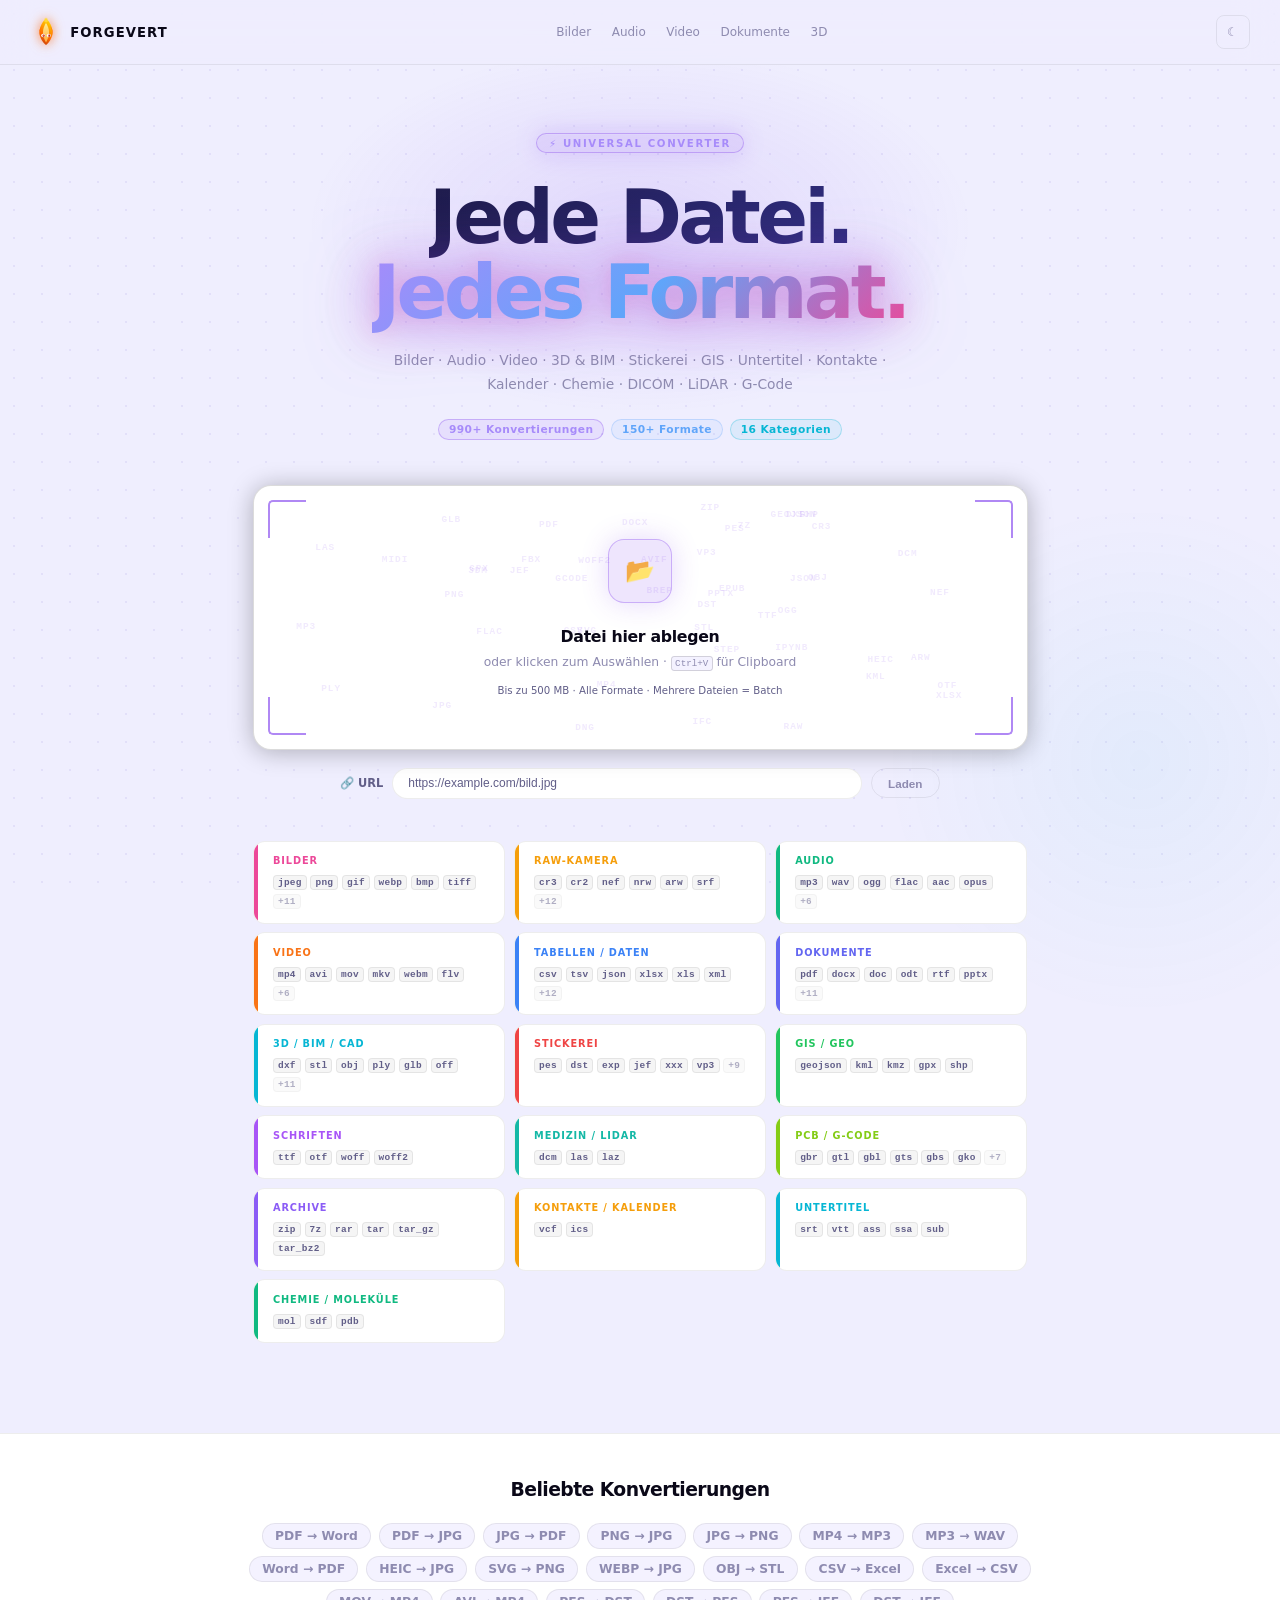
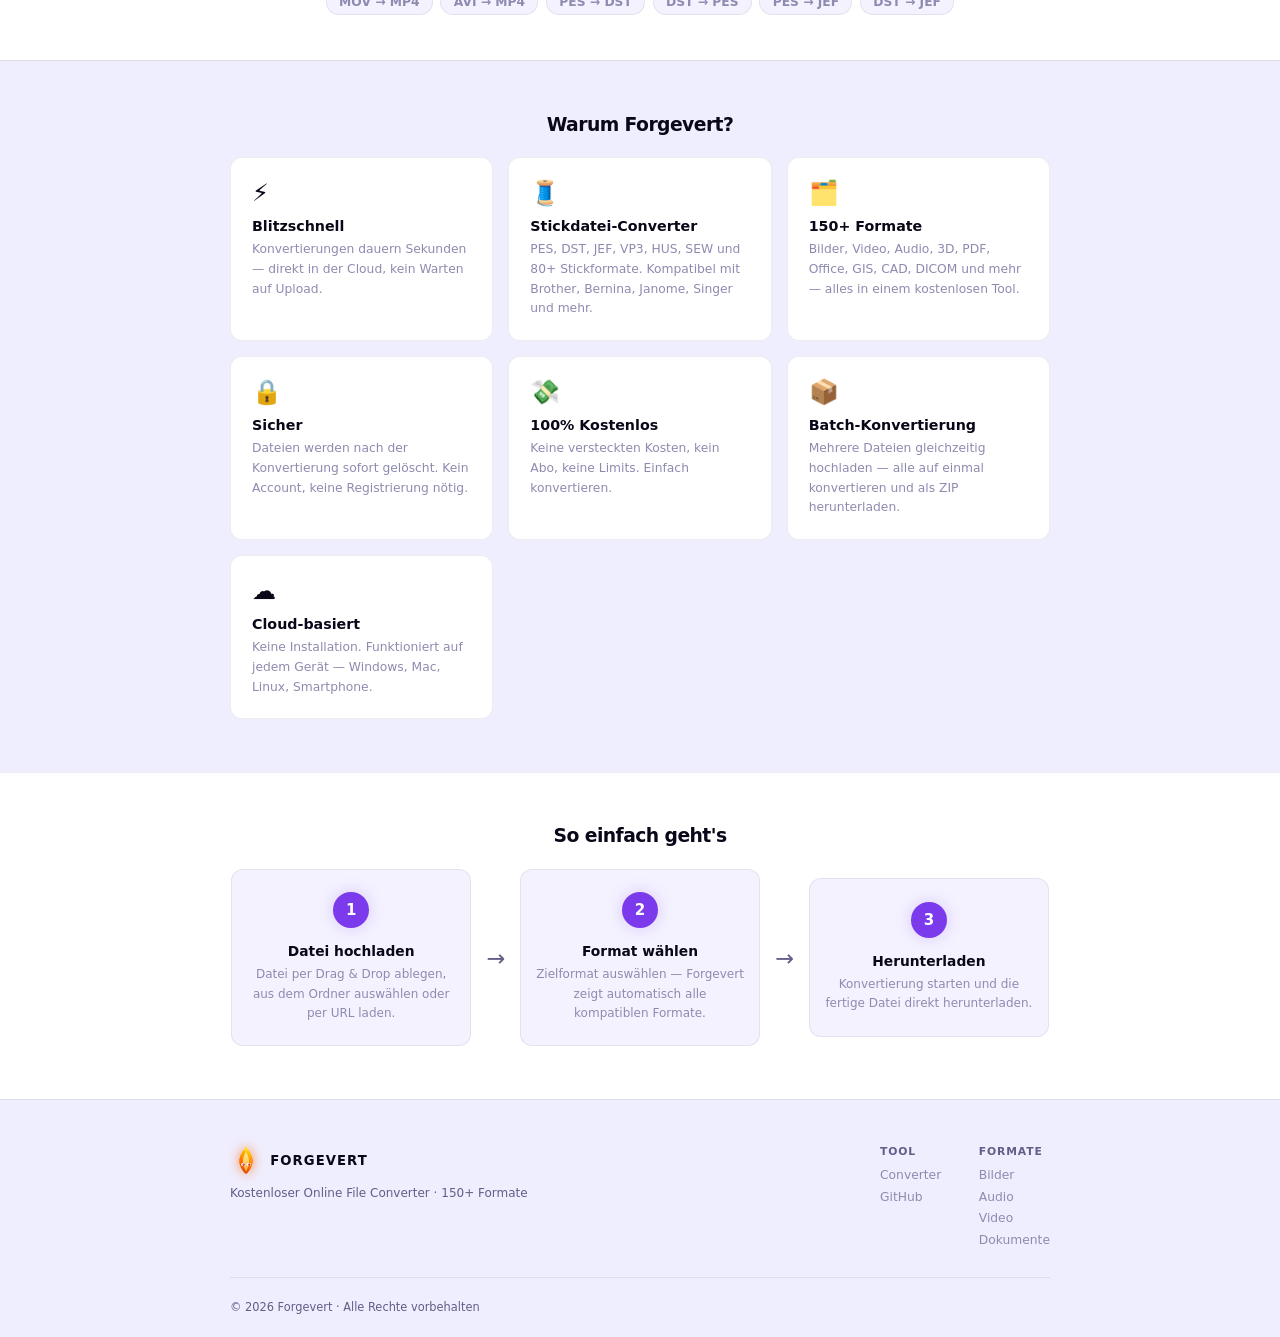
==== commit a78a1829: "SEO: robots.txt, sitemap.xml, canonical URL, FAQPage schema, format index - Added robots.txt with si" ====
--- a/static/index.html
+++ b/static/index.html
@@ -27,11 +27,13 @@
 ">
 <meta name="robots" content="index, follow">
 <meta name="author" content="Forgevert">
+<link rel="canonical" href="https://forgevert.onrender.com/">
 
 <!-- Open Graph (Social Sharing) -->
 <meta property="og:type" content="website">
 <meta property="og:title" content="Forgevert — Stickdatei & File Converter">
 <meta property="og:description" content="PES, DST, JEF, VP3, HUS und 150+ weitere Formate. Stickdateien und Mediendateien kostenlos online konvertieren — kein Account, keine Software.">
+<meta property="og:url" content="https://forgevert.onrender.com/">
 <meta property="og:site_name" content="Forgevert">
 
 <!-- Twitter Card -->
@@ -41,26 +43,69 @@
 
 <!-- Strukturierte Daten für Google -->
 <script type="application/ld+json">
-{
-  "@context": "https://schema.org",
-  "@type": "WebApplication",
-  "name": "Forgevert",
-  "description": "Kostenloser Online-Converter für Stickdateien (PES, DST, JEF, VP3, HUS, SEW und 80+ weitere) sowie Bilder, Video, Audio, 3D, PDF, CAD und mehr.",
-  "applicationCategory": "UtilitiesApplication",
-  "operatingSystem": "Web",
-  "offers": { "@type": "Offer", "price": "0", "priceCurrency": "EUR" },
-  "featureList": [
-    "Stickdatei Converter (PES DST JEF VP3 HUS SEW 80+ Formate)",
-    "Embroidery File Converter",
-    "PDF Converter",
-    "Bild Converter",
-    "Video Converter",
-    "Audio Converter",
-    "3D Converter",
-    "CAD Converter",
-    "150+ Formate kostenlos"
-  ]
-}
+[
+  {
+    "@context": "https://schema.org",
+    "@type": "WebApplication",
+    "name": "Forgevert",
+    "url": "https://forgevert.onrender.com/",
+    "description": "Kostenloser Online-Converter für Stickdateien (PES, DST, JEF, VP3, HUS, SEW und 80+ weitere) sowie Bilder, Video, Audio, 3D, PDF, CAD und mehr.",
+    "applicationCategory": "UtilitiesApplication",
+    "operatingSystem": "Any",
+    "browserRequirements": "Requires JavaScript",
+    "inLanguage": "de",
+    "offers": {
+      "@type": "Offer",
+      "price": "0",
+      "priceCurrency": "EUR",
+      "availability": "https://schema.org/InStock"
+    },
+    "featureList": [
+      "Stickdatei Converter (PES DST JEF VP3 HUS SEW CSD ESD XXX 80+ Formate)",
+      "Embroidery File Converter für Brother, Bernina, Janome, Singer",
+      "PDF Converter (PDF zu Word, JPG, PNG, DOCX zu PDF)",
+      "Bild Converter (JPG PNG WEBP HEIC AVIF TIFF BMP GIF SVG RAW)",
+      "Video Converter (MP4 AVI MOV MKV WEBM GIF)",
+      "Audio Converter (MP3 WAV FLAC AAC OGG M4A)",
+      "3D Converter (STL OBJ GLB PLY DAE DXF STEP IFC)",
+      "Dokument Converter (DOCX XLSX PPTX ODT EPUB Markdown HTML)",
+      "GIS Converter (GeoJSON Shapefile KML GPX)",
+      "Schriften Converter (TTF OTF WOFF WOFF2)",
+      "Batch Konvertierung mehrerer Dateien als ZIP",
+      "150+ Formate kostenlos, ohne Installation"
+    ]
+  },
+  {
+    "@context": "https://schema.org",
+    "@type": "FAQPage",
+    "mainEntity": [
+      {
+        "@type": "Question",
+        "name": "Wie konvertiere ich eine PES Stickdatei zu DST?",
+        "acceptedAnswer": {
+          "@type": "Answer",
+          "text": "Lade deine PES-Datei auf Forgevert hoch, wähle DST als Zielformat und klicke auf Konvertieren. Die Konvertierung dauert Sekunden und ist komplett kostenlos."
+        }
+      },
+      {
+        "@type": "Question",
+        "name": "Welche Stickdateiformate werden unterstützt?",
+        "acceptedAnswer": {
+          "@type": "Answer",
+          "text": "Forgevert unterstützt über 80 Stickdateiformate: PES, DST, JEF, VP3, HUS, SEW, EXP, XXX, VIP, CSD, ESD, U01, PHB, PHC, INB und viele mehr. Kompatibel mit Brother, Bernina, Janome, Singer und anderen Stickmaschinen."
+        }
+      },
+      {
+        "@type": "Question",
+        "name": "Kostet Forgevert etwas?",
+        "acceptedAnswer": {
+          "@type": "Answer",
+          "text": "Nein, Forgevert ist vollständig kostenlos. Kein Account, kein Abo, keine versteckten Kosten. Einfach Datei hochladen und konvertieren."
+        }
+      }
+    ]
+  }
+]
 </script>
 <style>
 *, *::before, *::after { box-sizing: border-box; margin: 0; padding: 0; }
@@ -1565,6 +1610,33 @@
   </div>
 </section>
 
+<!-- Crawlable format index für Suchmaschinen (visuell ausgeblendet) -->
+<section aria-label="Unterstützte Formate" style="position:absolute;left:-9999px;width:1px;height:1px;overflow:hidden">
+  <h2>Unterstützte Dateiformate</h2>
+  <h3>Stickdateien (Embroidery)</h3>
+  <p>Forgevert konvertiert alle gängigen Stickdateiformate kostenlos: PES (Brother), DST (Tajima), JEF (Janome), VP3 (Husqvarna Viking), HUS (Husqvarna), SEW (Elna/Janome), EXP (Melco), XXX (Singer), VIP (Pfaff), CSD, ESD, U01, PHB, PHC, INB. Stickdateien zwischen über 80 Formaten konvertieren.</p>
+  <h3>Bilder</h3>
+  <p>JPG, JPEG, PNG, WEBP, HEIC, AVIF, TIFF, BMP, GIF, SVG, ICO, PBM, PGM, PPM, TGA, PCX. RAW-Formate: CR2, CR3, NEF, ARW, DNG, RAF, ORF, RW2. PSD, PSB (Photoshop).</p>
+  <h3>Video</h3>
+  <p>MP4, AVI, MOV, MKV, WEBM, FLV, WMV, M4V, 3GP, TS, MPG, MPEG, OGV. Video zu Audio: MP4 zu MP3, MP4 zu WAV.</p>
+  <h3>Audio</h3>
+  <p>MP3, WAV, FLAC, AAC, OGG, M4A, OPUS, WMA, AIFF, AU, RA, AMR, MP2. MIDI zu JSON.</p>
+  <h3>Dokumente</h3>
+  <p>PDF, DOCX, DOC, XLSX, XLS, PPTX, PPT, ODT, ODS, ODP, RTF, TXT, HTML, Markdown, LaTeX, EPUB, FB2, DJVU, IPYNB (Jupyter).</p>
+  <h3>3D und CAD</h3>
+  <p>STL, OBJ, GLB, GLTF, PLY, OFF, DAE (Collada), AMF, VRML, X3D, DXF, STEP, IGES, BREP, IFC, 3DM (Rhino). STL zu OBJ, OBJ zu STL, DXF zu PDF, DXF zu PNG.</p>
+  <h3>GIS und Geodaten</h3>
+  <p>GeoJSON, Shapefile (SHP), KML, KMZ, GPX, CSV zu GeoJSON, GeoJSON zu Shapefile.</p>
+  <h3>Archive</h3>
+  <p>ZIP, 7Z, TAR, TAR.GZ, TAR.BZ2, RAR. Zwischen Archivformaten konvertieren.</p>
+  <h3>Schriften</h3>
+  <p>TTF, OTF, WOFF, WOFF2. Schriftdateien zwischen allen Web- und Desktop-Schriftformaten konvertieren.</p>
+  <h3>Daten</h3>
+  <p>CSV, JSON, XML, YAML, TOML, XLSX, TSV, Parquet, Feather, ORC, SQLite. Datenformate frei ineinander umwandeln.</p>
+  <h3>Medizin</h3>
+  <p>DICOM (DCM) zu PNG, TIFF, JPEG. LAS, LAZ Punktwolken.</p>
+</section>
+
 <!-- ══ FOOTER ════════════════════════════════════════════════════════════════ -->
 <footer class="site-footer">
   <div class="footer-inner">
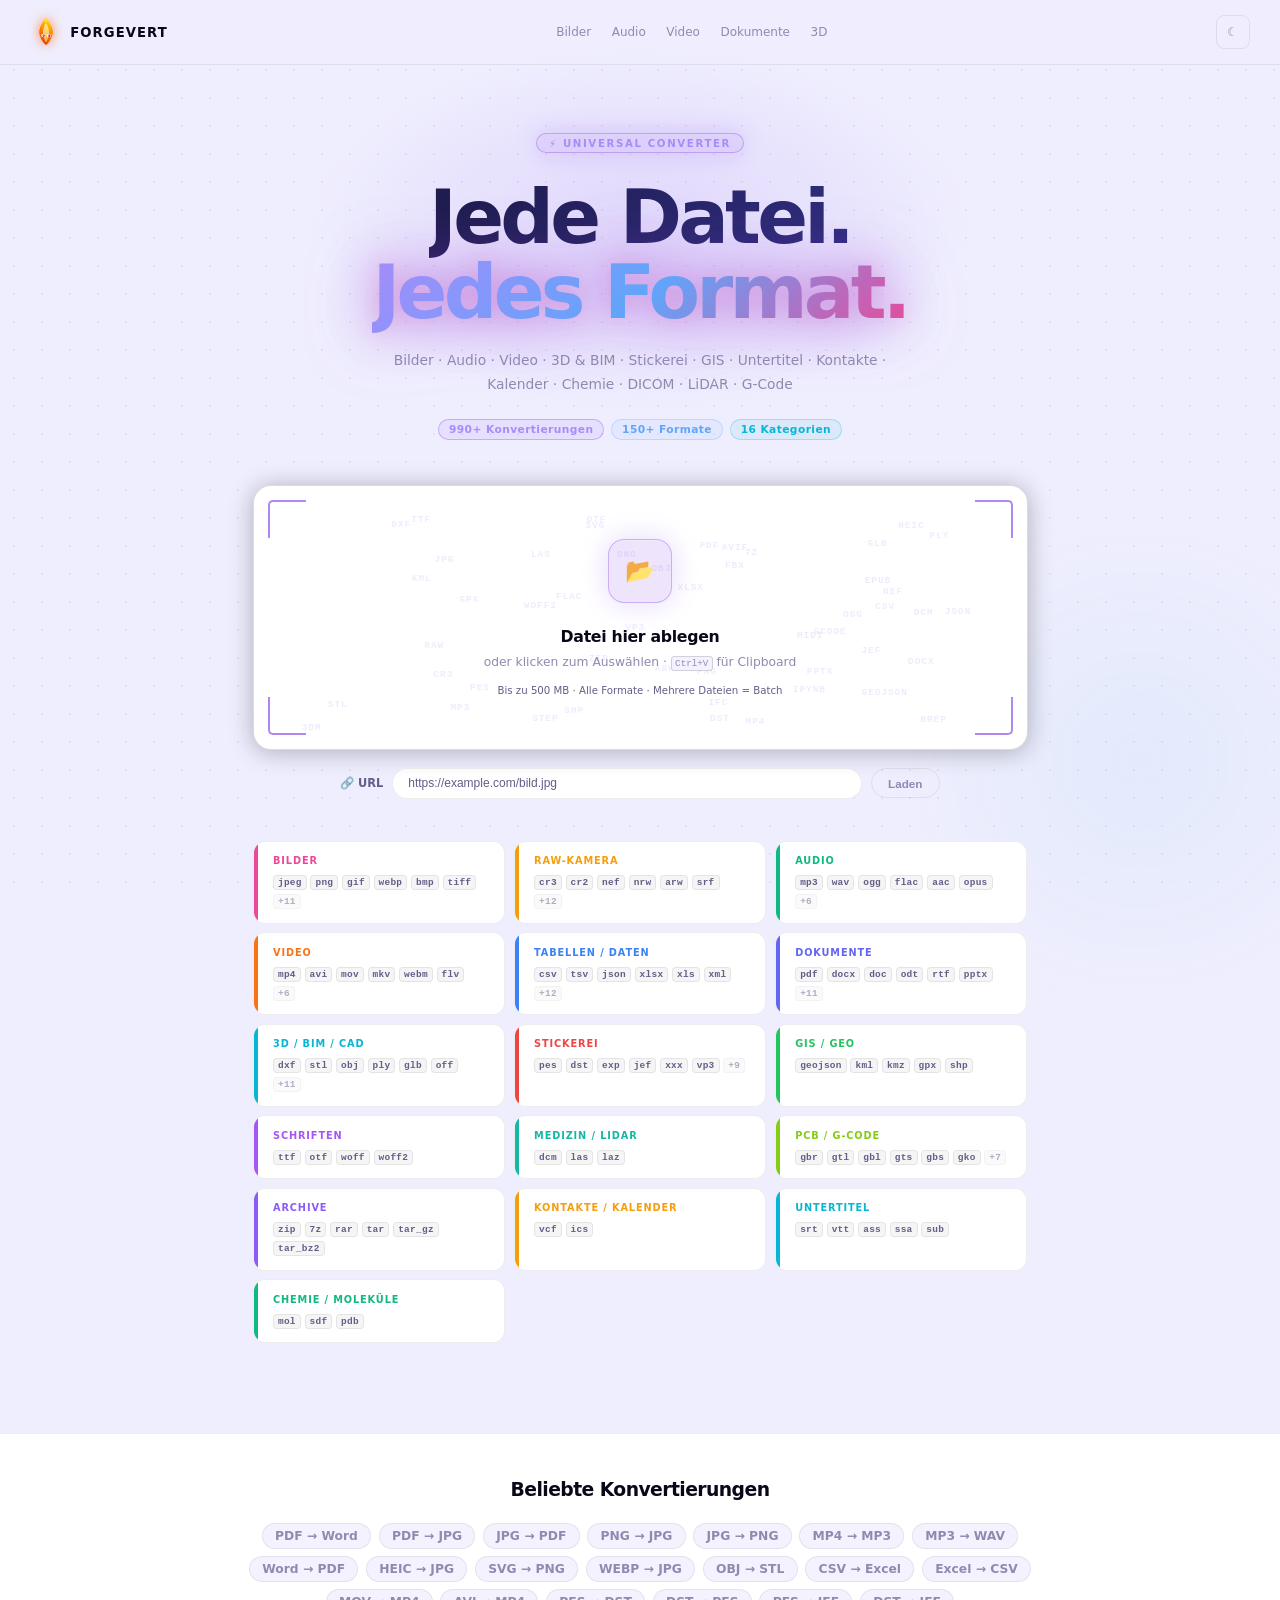
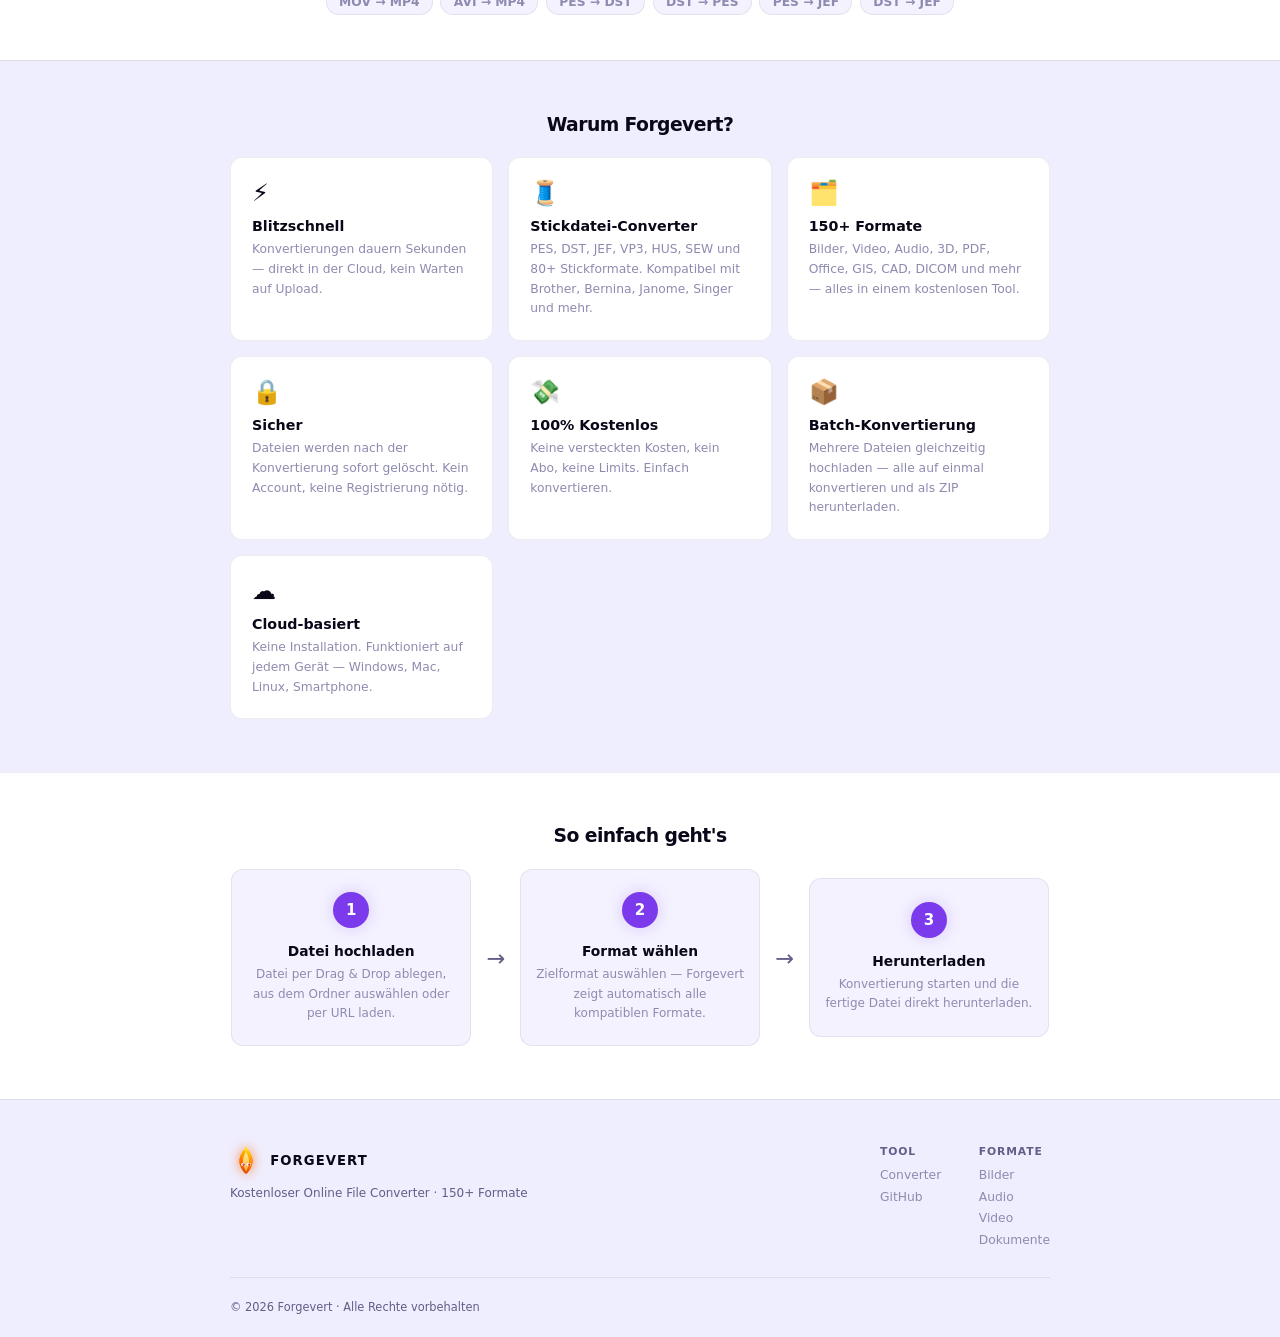
==== commit a6d0dfbd: "Add Google Search Console meta verification tag Co-Authored-By: Claude Sonnet 4.6 <noreply@anthropic" ====
--- a/static/index.html
+++ b/static/index.html
@@ -7,6 +7,7 @@
 
 <!-- SEO -->
 <meta name="description" content="Forgevert konvertiert Stickdateien (PES, DST, JEF, VP3, HUS …) sowie über 150 weitere Formate: Bilder, Video, Audio, 3D, PDF, CAD — kostenlos, direkt im Browser, keine Installation.">
+<meta name="google-site-verification" content="23d8b4fd8017a741" />
 <meta name="keywords" content="
   file converter online, Datei konvertieren kostenlos, online converter kostenlos,
   Stickdatei konvertieren, PES zu DST, PES converter, DST converter, JEF converter, VP3 converter, HUS converter, SEW converter, embroidery file converter, Stickdatei umwandeln, Brother Stickdatei, Bernina Stickdatei, Janome Stickdatei, Singer Stickdatei, Stickmaschine Datei,
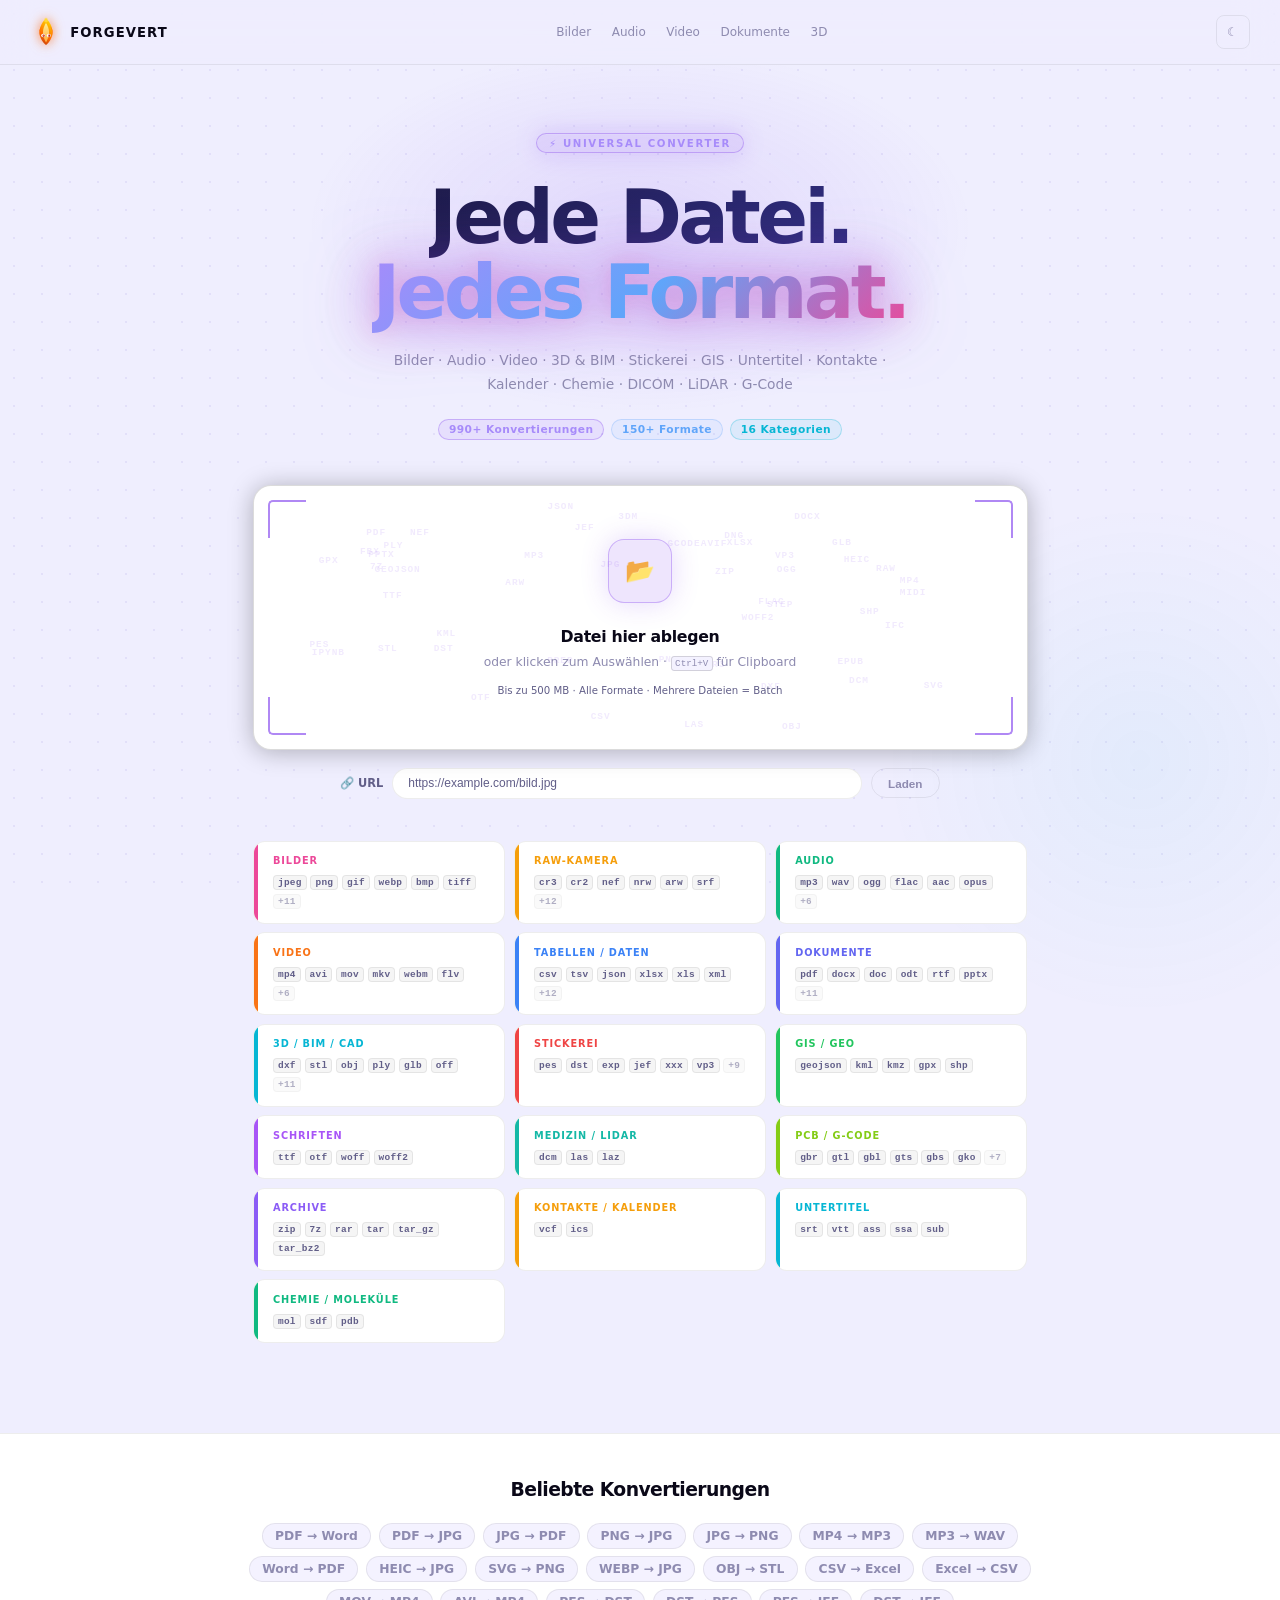
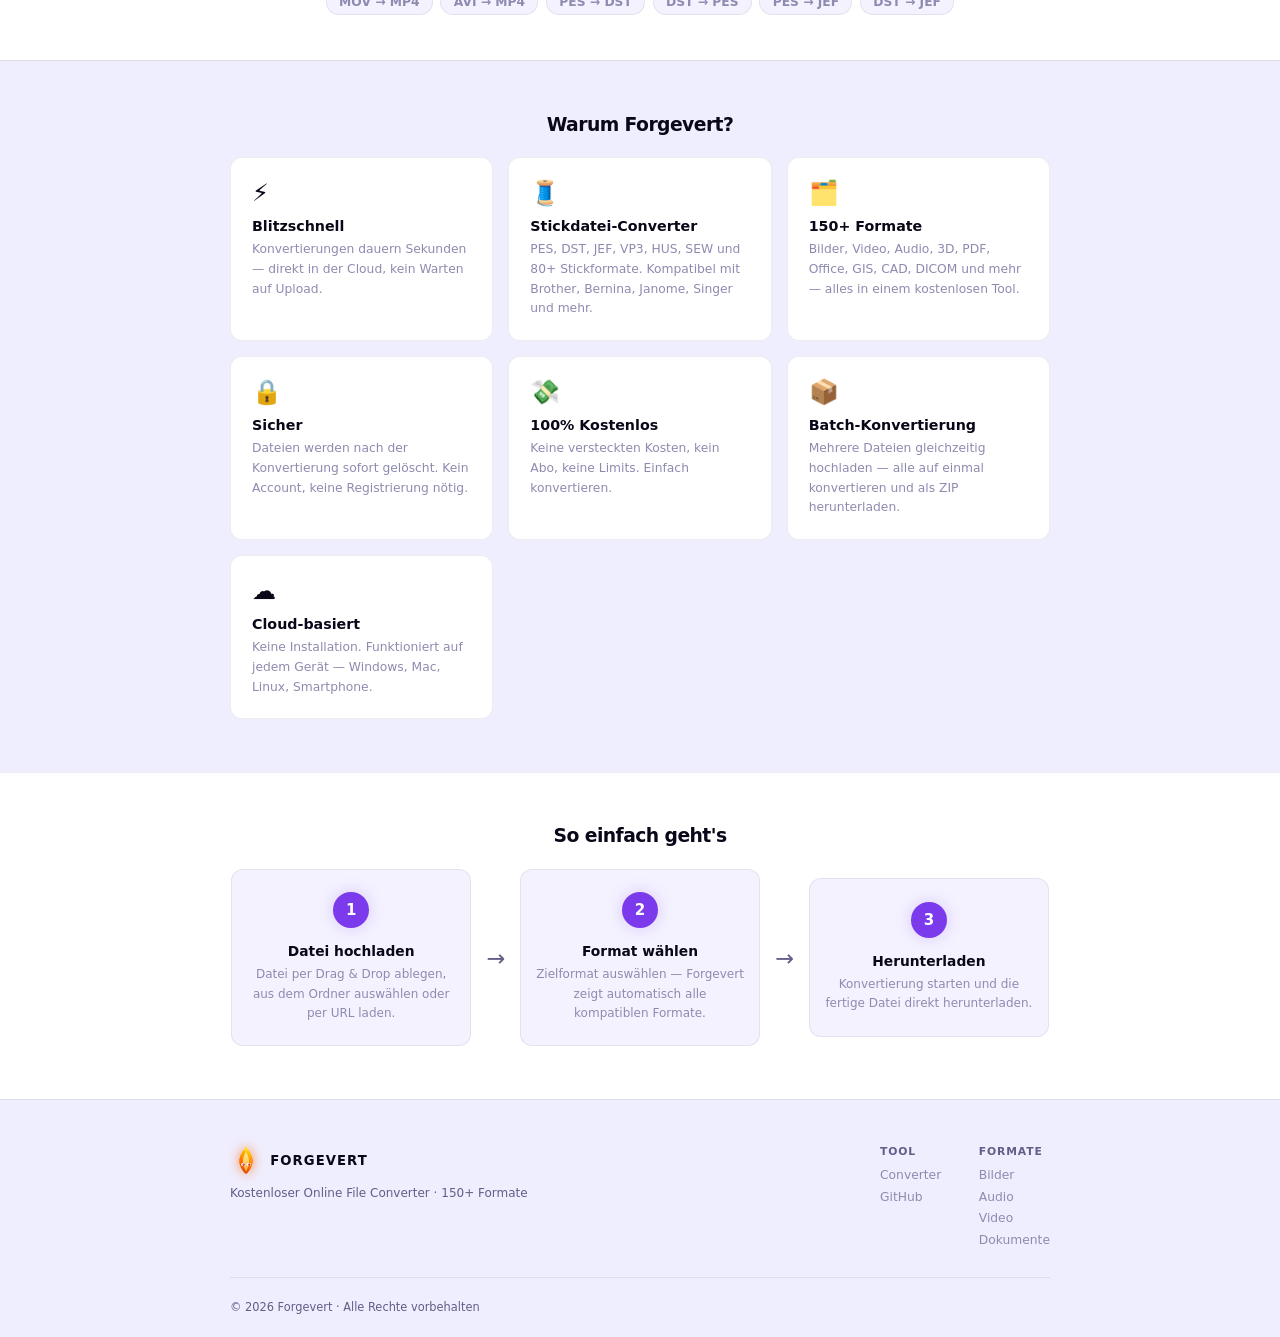
==== commit 6f97c7a4: "Fix Google Search Console verification meta tag content Co-Authored-By: Claude Sonnet 4.6 <noreply@a" ====
--- a/static/index.html
+++ b/static/index.html
@@ -7,7 +7,7 @@
 
 <!-- SEO -->
 <meta name="description" content="Forgevert konvertiert Stickdateien (PES, DST, JEF, VP3, HUS …) sowie über 150 weitere Formate: Bilder, Video, Audio, 3D, PDF, CAD — kostenlos, direkt im Browser, keine Installation.">
-<meta name="google-site-verification" content="23d8b4fd8017a741" />
+<meta name="google-site-verification" content="hy4XMC6VcERdGHiNNaQMeNG26umKvBZ5FBtXSF0EhQE" />
 <meta name="keywords" content="
   file converter online, Datei konvertieren kostenlos, online converter kostenlos,
   Stickdatei konvertieren, PES zu DST, PES converter, DST converter, JEF converter, VP3 converter, HUS converter, SEW converter, embroidery file converter, Stickdatei umwandeln, Brother Stickdatei, Bernina Stickdatei, Janome Stickdatei, Singer Stickdatei, Stickmaschine Datei,
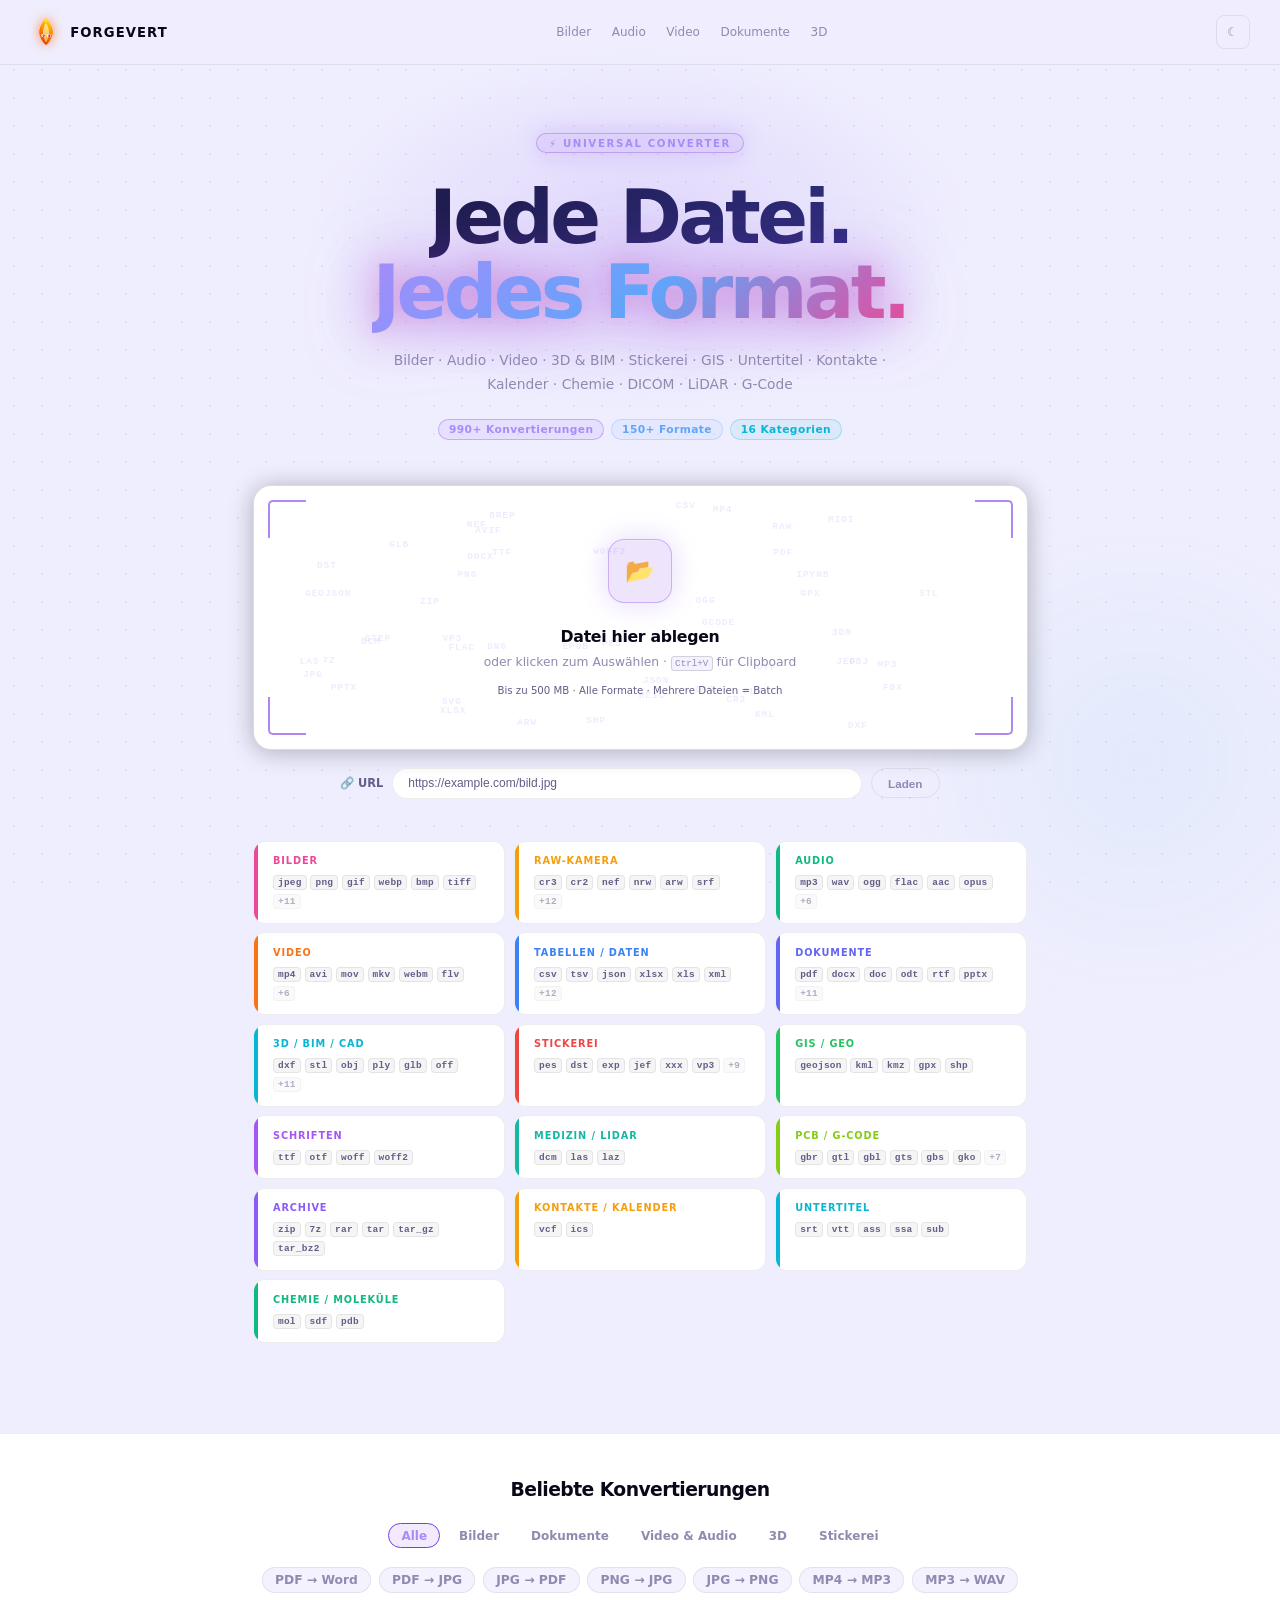
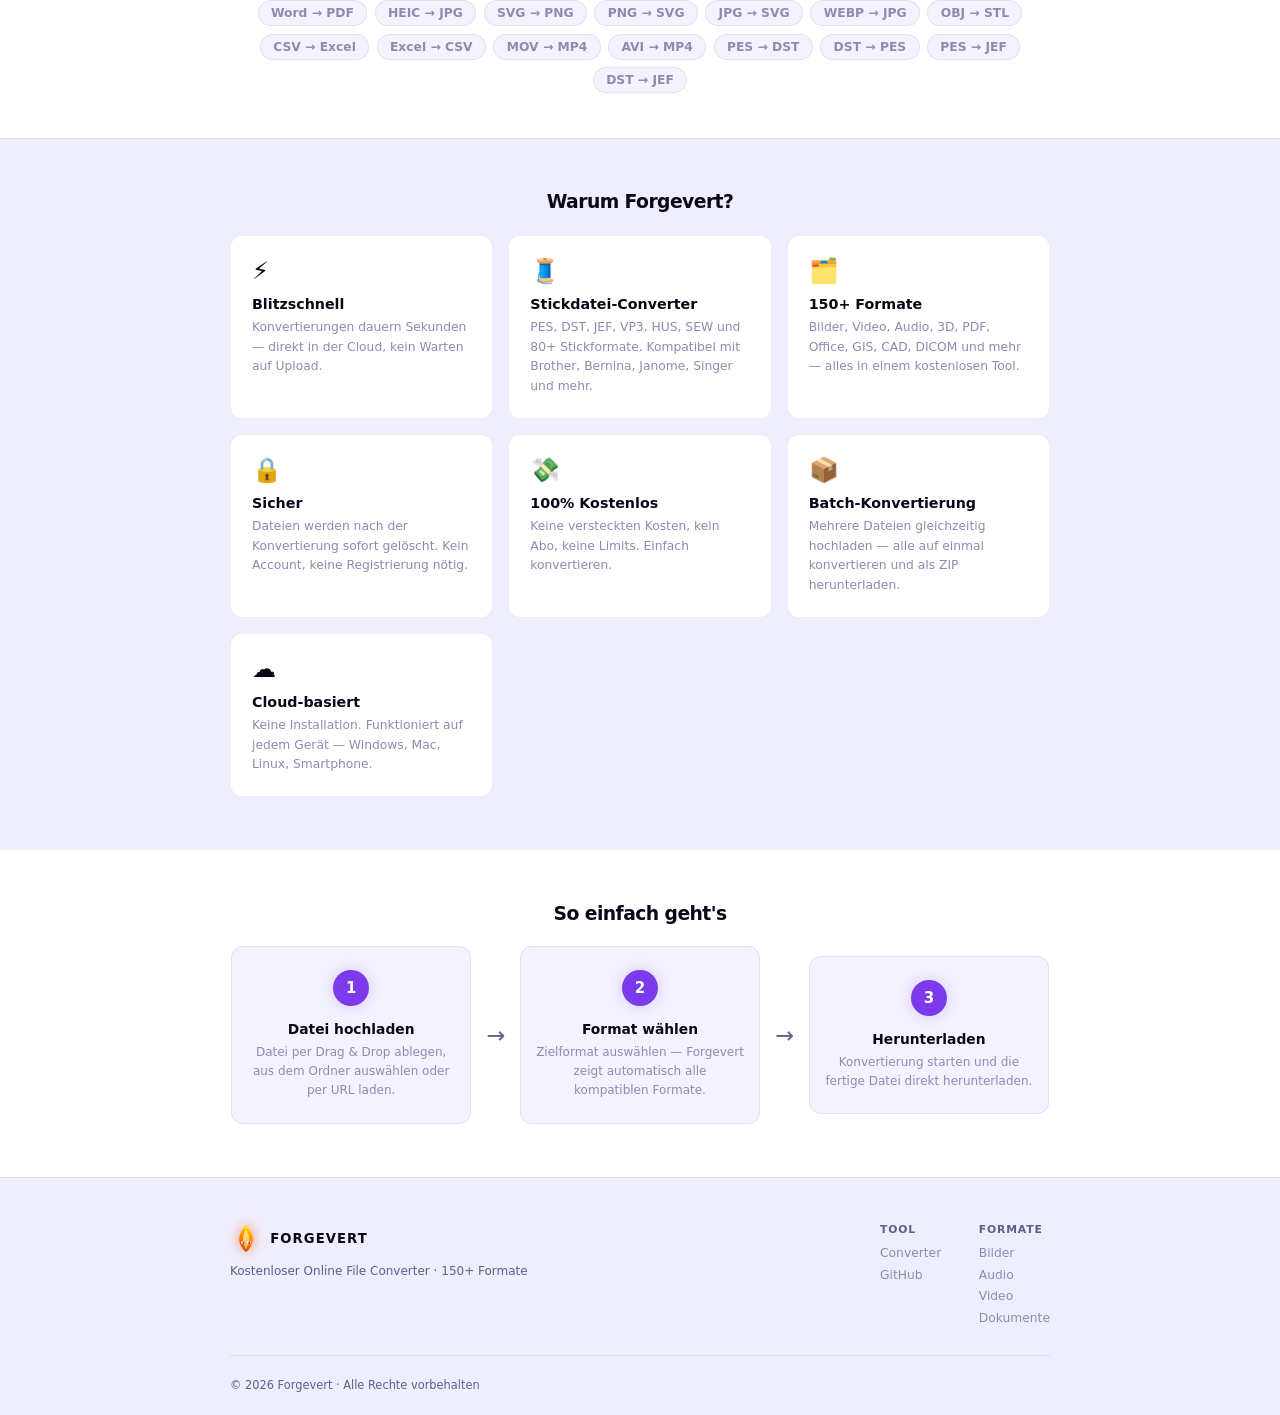
==== commit fd13db8e: "Add category tabs to popular-conversions section, add PNG/JPG to SVG pills Filter tabs (Alle/Bilder/" ====
--- a/static/index.html
+++ b/static/index.html
@@ -234,12 +234,38 @@
   margin-bottom: 1.5rem;
   text-align: center;
 }
+.popular-tabs {
+  display: flex;
+  flex-wrap: wrap;
+  gap: 0.4rem;
+  justify-content: center;
+  margin-bottom: 1.25rem;
+}
+.pop-tab {
+  font: inherit;
+  font-size: 0.8rem;
+  font-weight: 700;
+  color: var(--muted-hi);
+  background: transparent;
+  border: 1px solid transparent;
+  border-radius: 999px;
+  padding: 0.4em 1em;
+  cursor: pointer;
+  transition: color 0.15s, border-color 0.15s, background 0.15s;
+}
+.pop-tab:hover { color: var(--accent-hi); }
+.pop-tab.active {
+  color: var(--accent-hi);
+  background: rgba(124,58,237,0.1);
+  border-color: var(--accent);
+}
 .popular-grid {
   display: flex;
   flex-wrap: wrap;
   gap: 0.5rem;
   justify-content: center;
 }
+.pop-link.is-hidden { display: none; }
 .pop-link {
   font-size: 0.82rem;
   font-weight: 600;
@@ -1516,27 +1542,37 @@
 <section class="popular-section">
   <div class="popular-inner">
     <h2 class="section-title">Beliebte Konvertierungen</h2>
-    <div class="popular-grid">
-      <a class="pop-link" href="#" onclick="quickConvert('pdf','docx')">PDF → Word</a>
-      <a class="pop-link" href="#" onclick="quickConvert('pdf','jpg')">PDF → JPG</a>
-      <a class="pop-link" href="#" onclick="quickConvert('jpg','pdf')">JPG → PDF</a>
-      <a class="pop-link" href="#" onclick="quickConvert('png','jpg')">PNG → JPG</a>
-      <a class="pop-link" href="#" onclick="quickConvert('jpg','png')">JPG → PNG</a>
-      <a class="pop-link" href="#" onclick="quickConvert('mp4','mp3')">MP4 → MP3</a>
-      <a class="pop-link" href="#" onclick="quickConvert('mp3','wav')">MP3 → WAV</a>
-      <a class="pop-link" href="#" onclick="quickConvert('docx','pdf')">Word → PDF</a>
-      <a class="pop-link" href="#" onclick="quickConvert('heic','jpg')">HEIC → JPG</a>
-      <a class="pop-link" href="#" onclick="quickConvert('svg','png')">SVG → PNG</a>
-      <a class="pop-link" href="#" onclick="quickConvert('webp','jpg')">WEBP → JPG</a>
-      <a class="pop-link" href="#" onclick="quickConvert('obj','stl')">OBJ → STL</a>
-      <a class="pop-link" href="#" onclick="quickConvert('csv','xlsx')">CSV → Excel</a>
-      <a class="pop-link" href="#" onclick="quickConvert('xlsx','csv')">Excel → CSV</a>
-      <a class="pop-link" href="#" onclick="quickConvert('mov','mp4')">MOV → MP4</a>
-      <a class="pop-link" href="#" onclick="quickConvert('avi','mp4')">AVI → MP4</a>
-      <a class="pop-link" href="#" onclick="quickConvert('pes','dst')">PES → DST</a>
-      <a class="pop-link" href="#" onclick="quickConvert('dst','pes')">DST → PES</a>
-      <a class="pop-link" href="#" onclick="quickConvert('pes','jef')">PES → JEF</a>
-      <a class="pop-link" href="#" onclick="quickConvert('dst','jef')">DST → JEF</a>
+    <div class="popular-tabs" id="popular-tabs" role="tablist">
+      <button class="pop-tab active" data-cat="alle" role="tab" aria-selected="true">Alle</button>
+      <button class="pop-tab" data-cat="bilder" role="tab" aria-selected="false">Bilder</button>
+      <button class="pop-tab" data-cat="dokumente" role="tab" aria-selected="false">Dokumente</button>
+      <button class="pop-tab" data-cat="video-audio" role="tab" aria-selected="false">Video &amp; Audio</button>
+      <button class="pop-tab" data-cat="3d" role="tab" aria-selected="false">3D</button>
+      <button class="pop-tab" data-cat="stickerei" role="tab" aria-selected="false">Stickerei</button>
+    </div>
+    <div class="popular-grid" id="popular-grid">
+      <a class="pop-link" data-cat="dokumente" href="#" onclick="quickConvert('pdf','docx')">PDF → Word</a>
+      <a class="pop-link" data-cat="bilder" href="#" onclick="quickConvert('pdf','jpg')">PDF → JPG</a>
+      <a class="pop-link" data-cat="bilder" href="#" onclick="quickConvert('jpg','pdf')">JPG → PDF</a>
+      <a class="pop-link" data-cat="bilder" href="#" onclick="quickConvert('png','jpg')">PNG → JPG</a>
+      <a class="pop-link" data-cat="bilder" href="#" onclick="quickConvert('jpg','png')">JPG → PNG</a>
+      <a class="pop-link" data-cat="video-audio" href="#" onclick="quickConvert('mp4','mp3')">MP4 → MP3</a>
+      <a class="pop-link" data-cat="video-audio" href="#" onclick="quickConvert('mp3','wav')">MP3 → WAV</a>
+      <a class="pop-link" data-cat="dokumente" href="#" onclick="quickConvert('docx','pdf')">Word → PDF</a>
+      <a class="pop-link" data-cat="bilder" href="#" onclick="quickConvert('heic','jpg')">HEIC → JPG</a>
+      <a class="pop-link" data-cat="bilder" href="#" onclick="quickConvert('svg','png')">SVG → PNG</a>
+      <a class="pop-link" data-cat="bilder" href="#" onclick="quickConvert('png','svg')">PNG → SVG</a>
+      <a class="pop-link" data-cat="bilder" href="#" onclick="quickConvert('jpg','svg')">JPG → SVG</a>
+      <a class="pop-link" data-cat="bilder" href="#" onclick="quickConvert('webp','jpg')">WEBP → JPG</a>
+      <a class="pop-link" data-cat="3d" href="#" onclick="quickConvert('obj','stl')">OBJ → STL</a>
+      <a class="pop-link" data-cat="dokumente" href="#" onclick="quickConvert('csv','xlsx')">CSV → Excel</a>
+      <a class="pop-link" data-cat="dokumente" href="#" onclick="quickConvert('xlsx','csv')">Excel → CSV</a>
+      <a class="pop-link" data-cat="video-audio" href="#" onclick="quickConvert('mov','mp4')">MOV → MP4</a>
+      <a class="pop-link" data-cat="video-audio" href="#" onclick="quickConvert('avi','mp4')">AVI → MP4</a>
+      <a class="pop-link" data-cat="stickerei" href="#" onclick="quickConvert('pes','dst')">PES → DST</a>
+      <a class="pop-link" data-cat="stickerei" href="#" onclick="quickConvert('dst','pes')">DST → PES</a>
+      <a class="pop-link" data-cat="stickerei" href="#" onclick="quickConvert('pes','jef')">PES → JEF</a>
+      <a class="pop-link" data-cat="stickerei" href="#" onclick="quickConvert('dst','jef')">DST → JEF</a>
     </div>
   </div>
 </section>
@@ -2643,6 +2679,24 @@
   window.scrollTo({ top: 0, behavior: 'smooth' });
   return false;
 }
+
+// Popular-conversions tabs: filter pills by category
+(function initPopularTabs() {
+  const tabs = document.getElementById('popular-tabs');
+  const grid = document.getElementById('popular-grid');
+  if (!tabs || !grid) return;
+  const links = grid.querySelectorAll('.pop-link');
+  tabs.addEventListener('click', (e) => {
+    const btn = e.target.closest('.pop-tab');
+    if (!btn) return;
+    tabs.querySelectorAll('.pop-tab').forEach(t => {
+      t.classList.toggle('active', t === btn);
+      t.setAttribute('aria-selected', t === btn ? 'true' : 'false');
+    });
+    const cat = btn.dataset.cat;
+    links.forEach(a => a.classList.toggle('is-hidden', cat !== 'alle' && a.dataset.cat !== cat));
+  });
+})();
 </script>
 </body>
 </html>
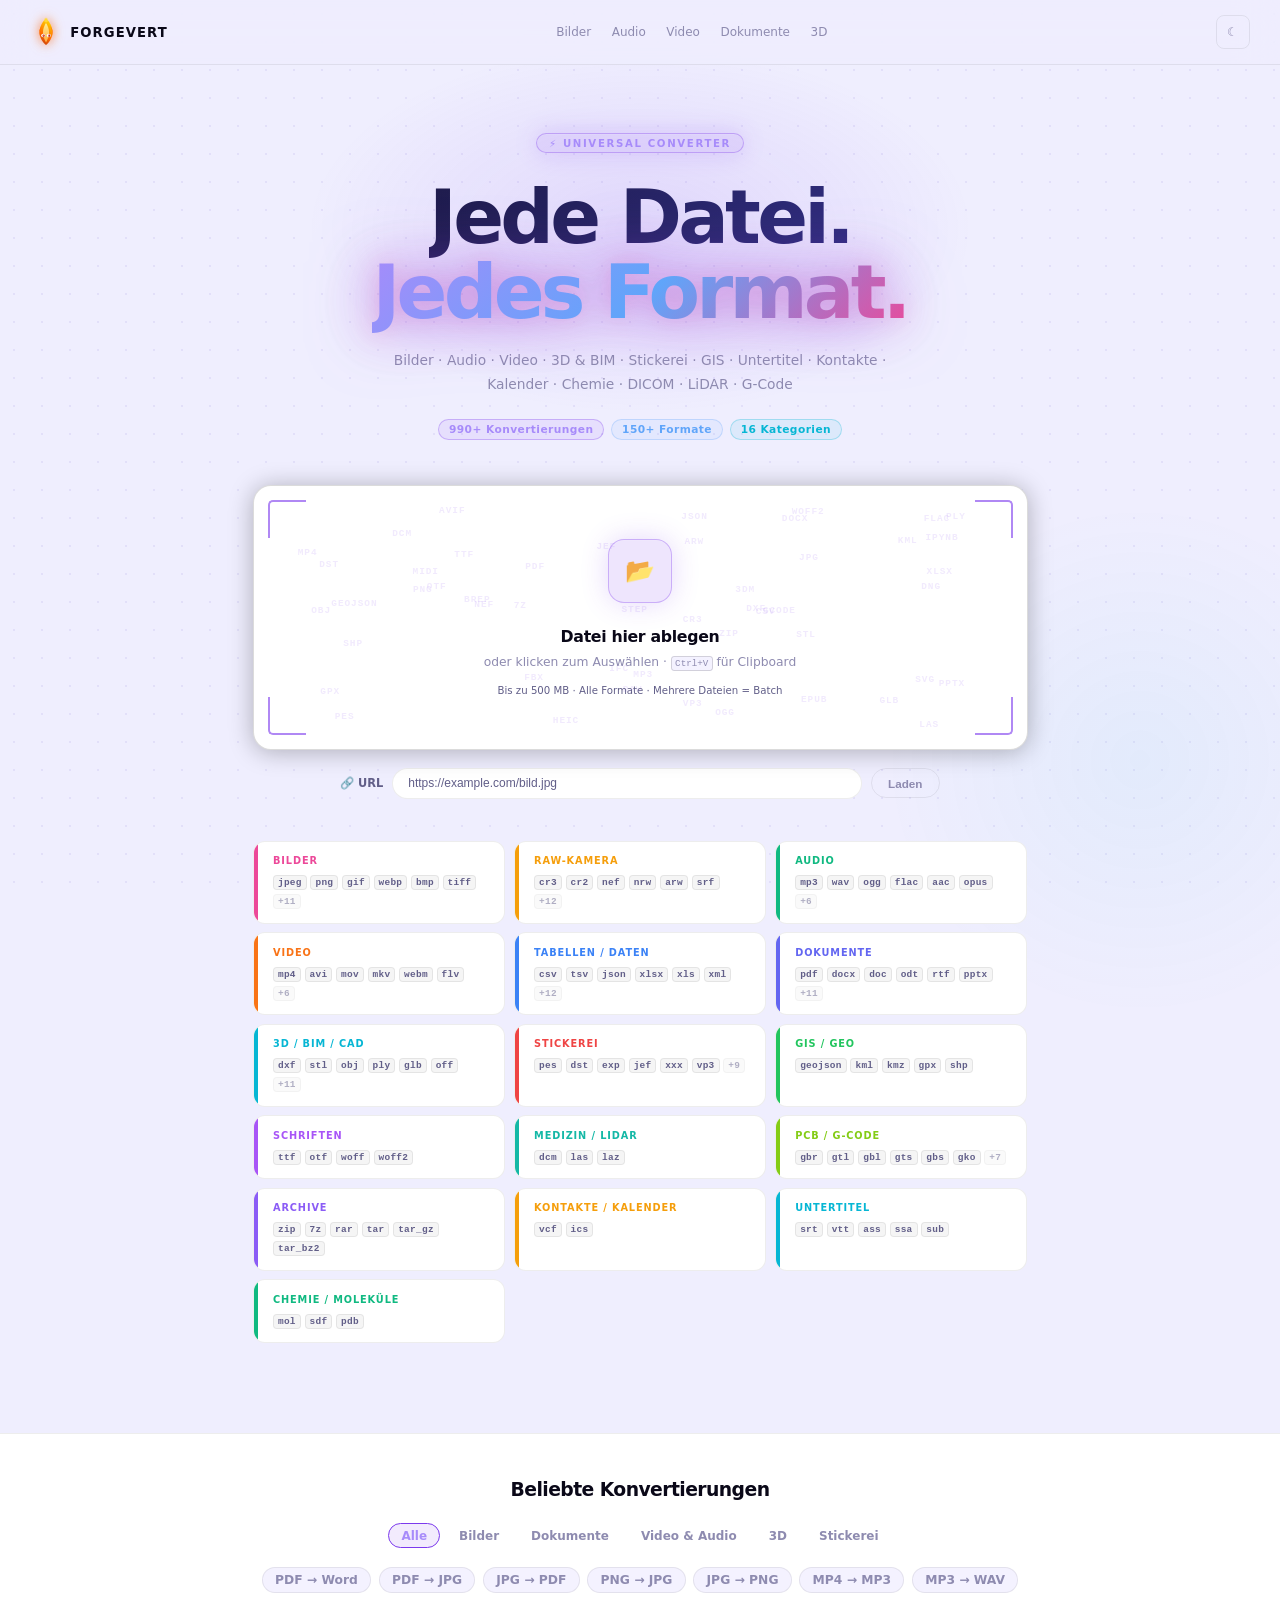
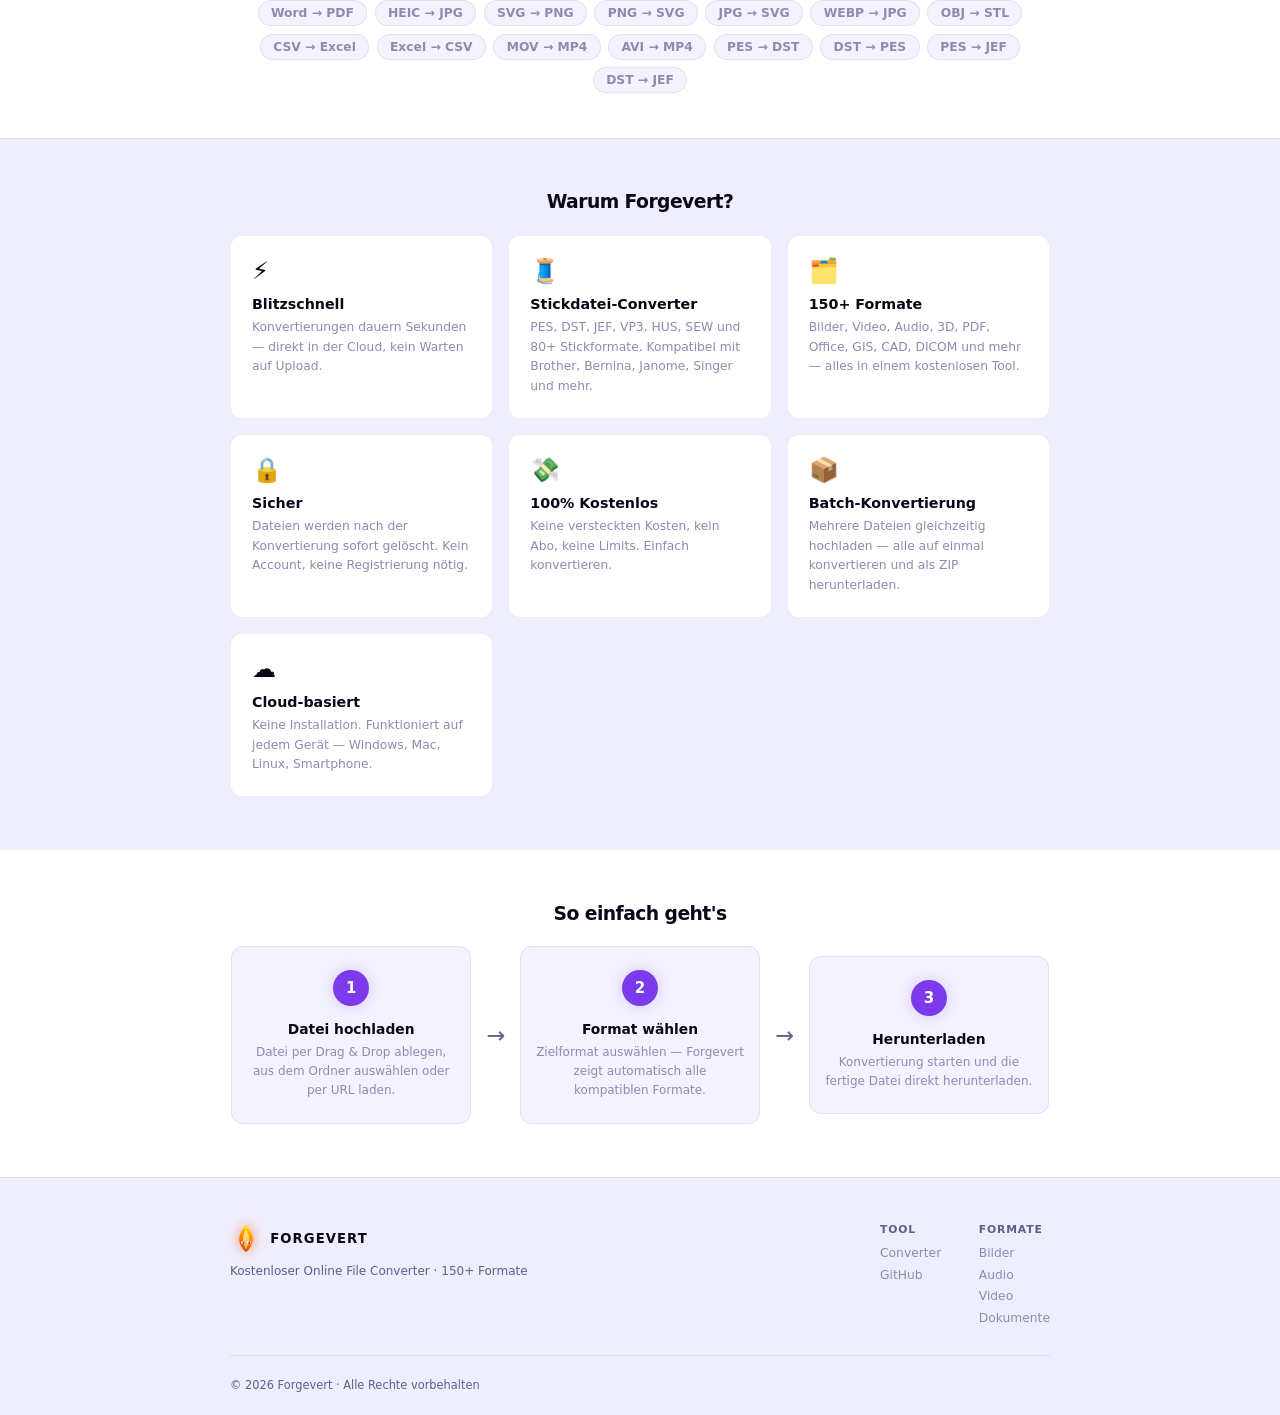
==== commit 1006cb5b: "Make line-thickness for PNG/JPEG->SVG tracing user-adjustable The fixed 2px auto-thickening was some" ====
--- a/static/index.html
+++ b/static/index.html
@@ -1468,6 +1468,22 @@
       </div>
     </div>
 
+    <div id="svg-panel" class="quality-panel hidden">
+      <div class="qp-header">
+        <span class="qp-badge">🖊 Linienstärke</span>
+      </div>
+      <div class="qp-body">
+        <div class="qp-row">
+          <label class="qp-label">Dicke</label>
+          <input type="range" id="svg-thicken" min="0" max="6" value="2" step="1" class="qp-slider"
+            oninput="document.getElementById('svg-thicken-val').textContent = this.value == 0 ? 'Original' : this.value + ' px'">
+          <span id="svg-thicken-val" class="qp-val">2 px</span>
+        </div>
+        <div class="qp-hint">0 = Originalstärke der Linien. Höhere Werte = kräftigere, klar lesbare Linien (rund, ohne Ausfransung) - bei sehr hohen Werten können eng beieinanderliegende Linien (z.B. doppelte Umrisse) zusammenlaufen.</div>
+        <button id="svg-convert-btn" class="btn-dl" style="margin-top:0.3rem;width:100%" onclick="startConvert('svg')">→ Konvertieren zu SVG</button>
+      </div>
+    </div>
+
     <div class="targets-heading">Konvertieren zu</div>
     <div id="targets-container">
       <div style="color:var(--muted);font-size:0.85rem">Lade Formate…</div>
@@ -1931,6 +1947,7 @@
   document.getElementById('embd-panel').classList.toggle('hidden', !isEmbd);
   document.getElementById('gcode-panel').classList.toggle('hidden', !isGCode);
   document.getElementById('quality-panel').classList.add('hidden'); // wird von loadTargets aktiviert
+  document.getElementById('svg-panel').classList.add('hidden'); // wird von loadTargets aktiviert
 
   if (isEmbd) {
     setText('embd-fmt-hint', currentFmt.toUpperCase());
@@ -2130,10 +2147,15 @@
 // Quality Panel
 // ══════════════════════════════════════════════════════════════════════════
 const QUALITY_FMTS = new Set(['jpeg','webp','png']);
+// Muss mit converter.py::_IMG_FMTS uebereinstimmen (Formate, die ueber
+// vtracer nach SVG vektorisiert werden - dort greift die Linienstaerke).
+const IMG_TO_SVG_FMTS = new Set(['jpeg','png','gif','bmp','tiff','webp','ico','tga','pcx','ppm','pgm','pbm']);
 
 function selectTarget(fmt) {
   const qp = document.getElementById('quality-panel');
+  const sp = document.getElementById('svg-panel');
   if (QUALITY_FMTS.has(fmt)) {
+    sp.classList.add('hidden');
     setText('qp-fmt-hint', fmt.toUpperCase());
     qp.classList.remove('hidden');
     // Scroll to panel
@@ -2151,8 +2173,13 @@
       document.querySelector('.qp-body').appendChild(btn);
     }
     btn.textContent = `→ Konvertieren zu ${fmt.toUpperCase()}`;
+  } else if (fmt === 'svg' && IMG_TO_SVG_FMTS.has(currentFmt)) {
+    qp.classList.add('hidden');
+    sp.classList.remove('hidden');
+    sp.scrollIntoView({ behavior: 'smooth', block: 'nearest' });
   } else {
     qp.classList.add('hidden');
+    sp.classList.add('hidden');
     startConvert(fmt);
   }
 }
@@ -2544,6 +2571,12 @@
     if (h && h.value) fd.append('resize_h', h.value);
   }
 
+  // Linienstaerke (nur wenn Panel sichtbar, d.h. Bild → SVG)
+  if (targetFmt === 'svg' && IMG_TO_SVG_FMTS.has(currentFmt)) {
+    const t = document.getElementById('svg-thicken');
+    if (t) fd.append('svg_thicken_px', t.value);
+  }
+
   let data;
   try {
     const r = await fetch('/api/convert', { method: 'POST', body: fd });
@@ -2638,6 +2671,7 @@
   document.getElementById('embd-panel').classList.add('hidden');
   document.getElementById('gcode-panel').classList.add('hidden');
   document.getElementById('quality-panel').classList.add('hidden');
+  document.getElementById('svg-panel').classList.add('hidden');
   document.getElementById('batch-result-section').classList.add('hidden');
   showState('state-empty');
 }
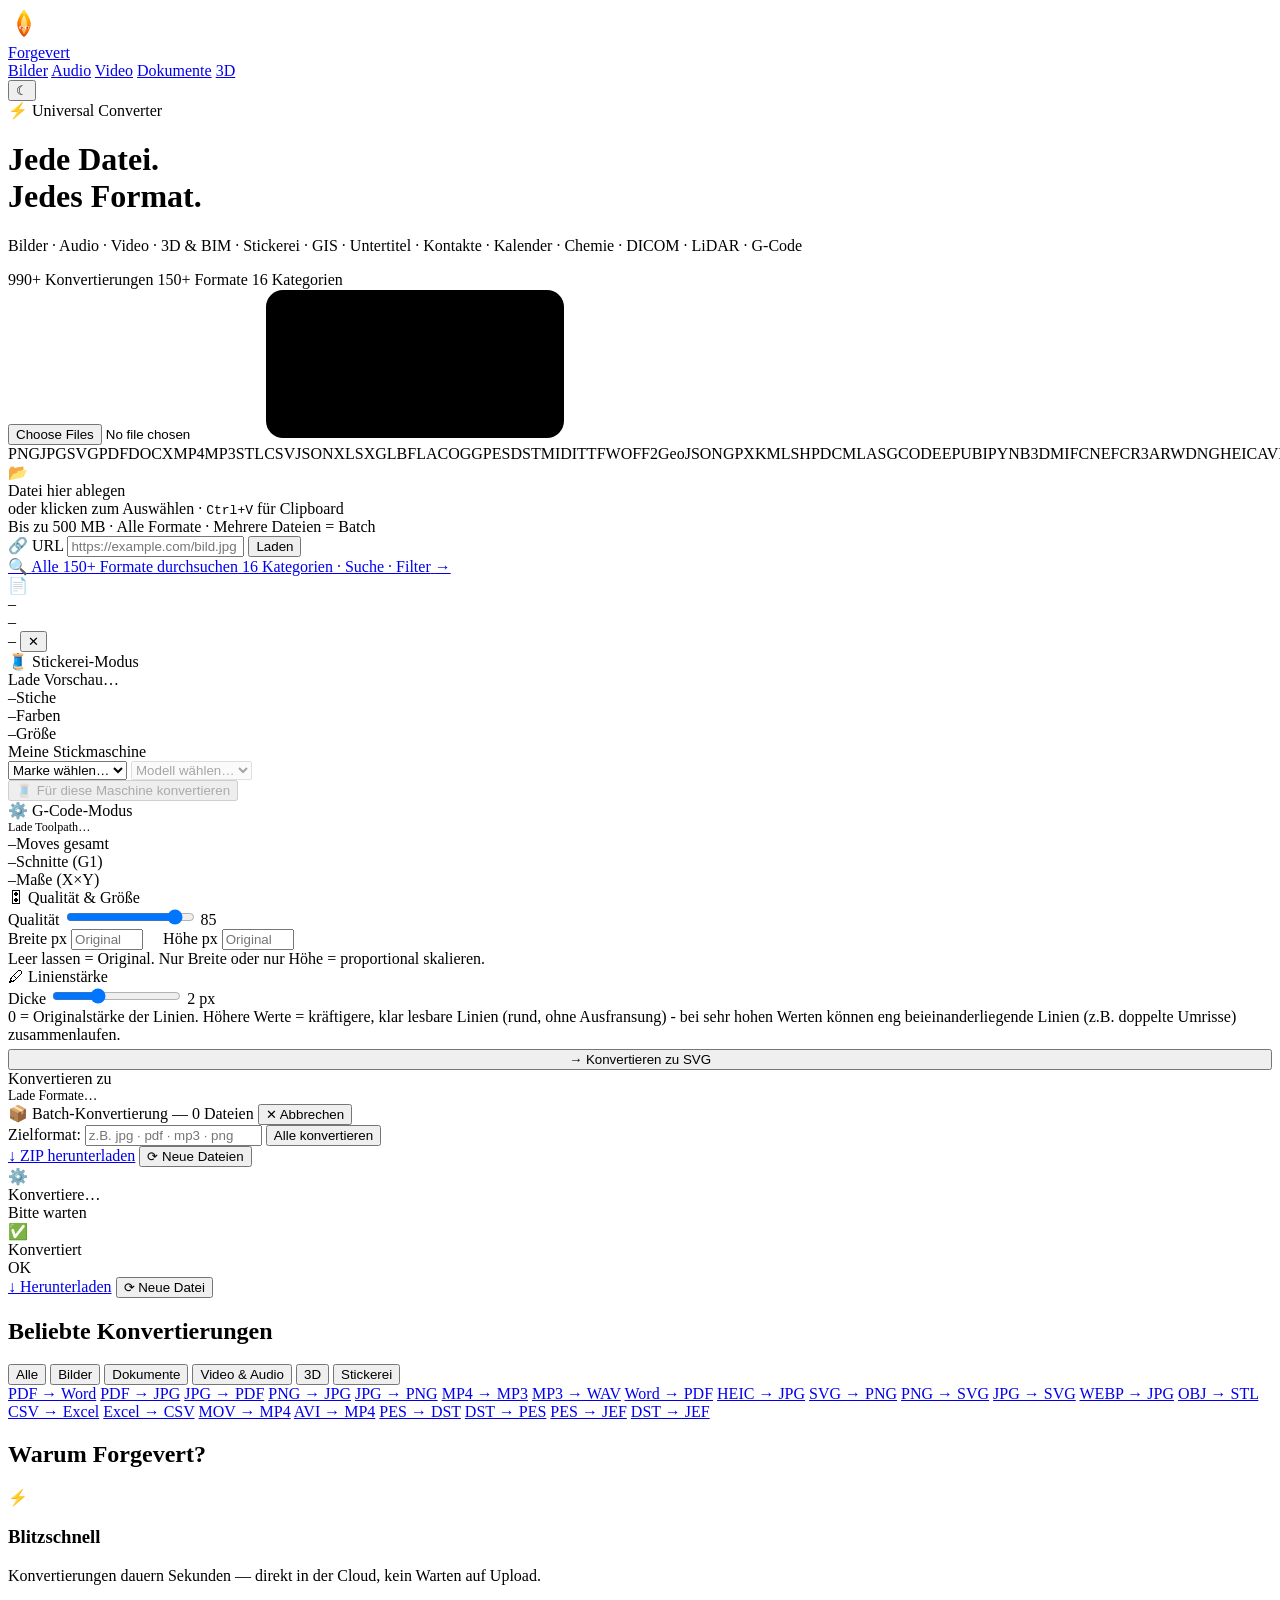
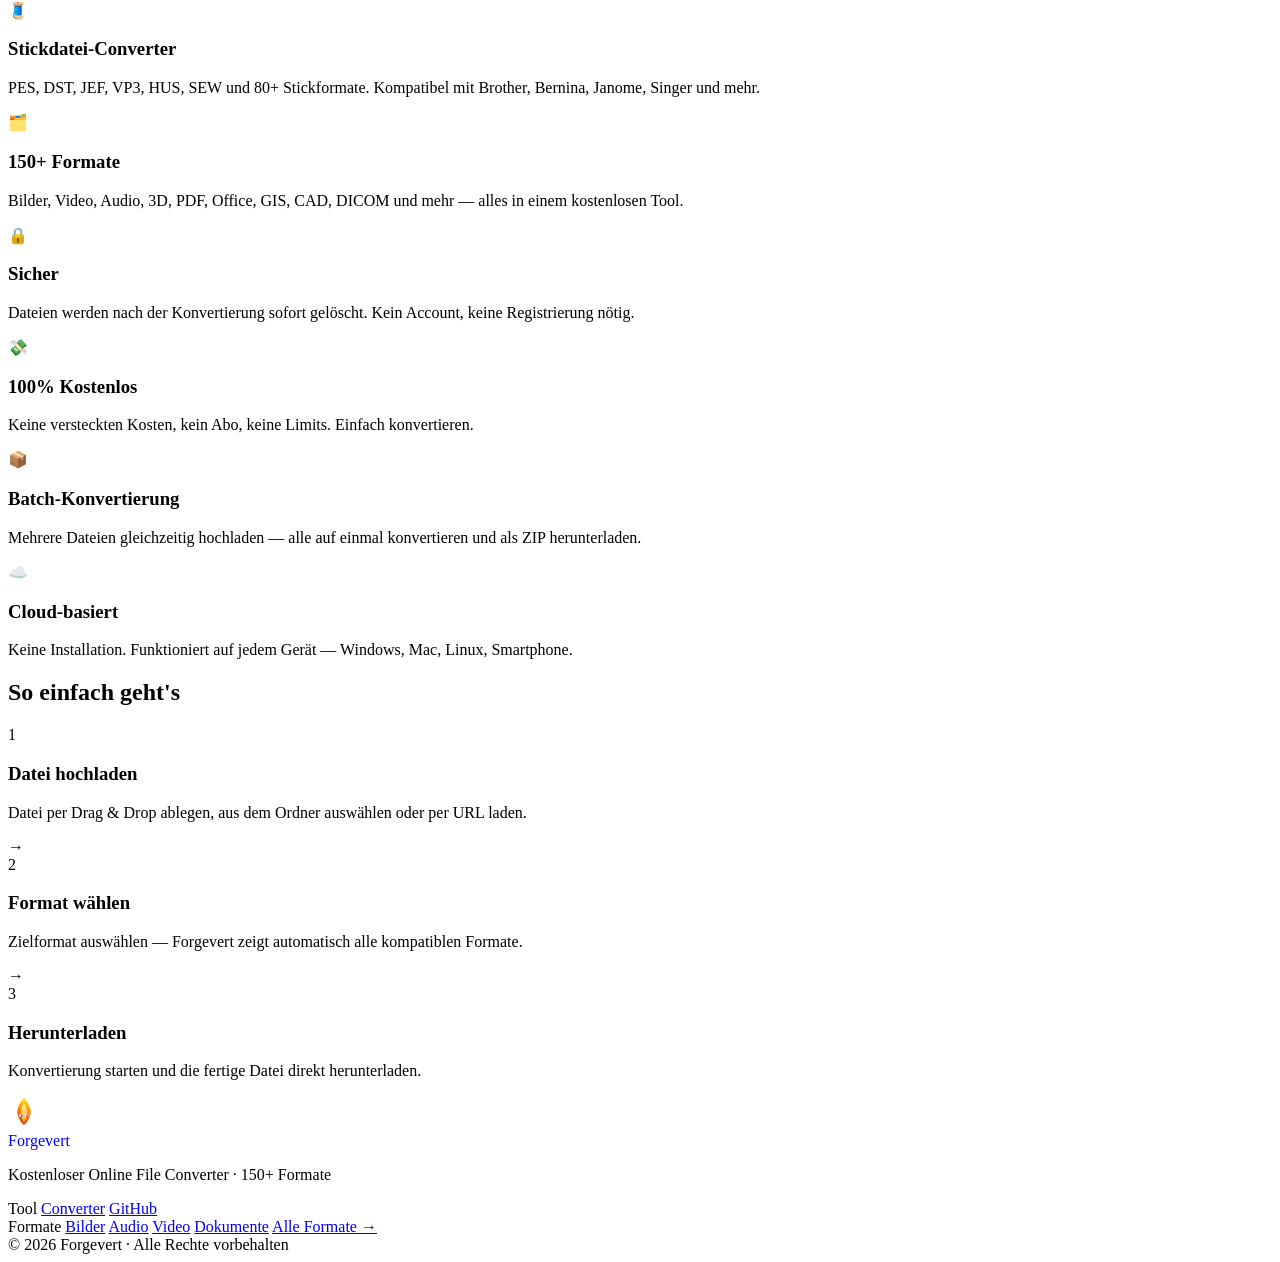
==== commit 74745852: "Frontend-Umbau: neuer Formate-Katalog (/formate), neues Design-System Groesste Luecke bisher: keine " ====
--- a/static/index.html
+++ b/static/index.html
@@ -73,7 +73,8 @@
       "GIS Converter (GeoJSON Shapefile KML GPX)",
       "Schriften Converter (TTF OTF WOFF WOFF2)",
       "Batch Konvertierung mehrerer Dateien als ZIP",
-      "150+ Formate kostenlos, ohne Installation"
+      "150+ Formate kostenlos, ohne Installation",
+      "Durchsuchbarer Formate-Katalog mit Kategorie-Filtern"
     ]
   },
   {
@@ -108,1158 +109,7 @@
   }
 ]
 </script>
-<style>
-*, *::before, *::after { box-sizing: border-box; margin: 0; padding: 0; }
-
-/* ── Design tokens ──────────────────────────────────────────────────────── */
-:root {
-  --bg:        #050610;
-  --bg2:       #09091C;
-  --bg3:       #0E0F26;
-  --border:    rgba(255,255,255,0.058);
-  --border-hi: rgba(255,255,255,0.14);
-  --text:      #DEE1F2;
-  --muted:     #464868;
-  --muted-hi:  #7476A2;
-  --accent:    #7C3AED;
-  --accent-hi: #A78BFA;
-  --glow:      rgba(124,58,237,0.45);
-  --green:     #10B981;
-  --green-glow:rgba(16,185,129,0.4);
-
-  --c-img:   #EC4899;
-  --c-raw:   #F59E0B;
-  --c-audio: #10B981;
-  --c-video: #F97316;
-  --c-data:  #3B82F6;
-  --c-doc:   #6366F1;
-  --c-3d:    #06B6D4;
-  --c-embd:  #EF4444;
-  --c-gis:   #22C55E;
-  --c-font:  #A855F7;
-  --c-med:   #14B8A6;
-  --c-pcb:   #84CC16;
-  --c-arch:  #8B5CF6;
-  --c-pim:   #F59E0B;
-  --c-sub:   #06B6D4;
-  --c-mol:   #10B981;
-  --c-other: #6B7280;
-
-  --radius-lg: 18px;
-  --radius-md: 12px;
-  --radius-sm: 8px;
-  --ease: cubic-bezier(0.4, 0, 0.2, 1);
-}
-
-:root[data-theme="light"] {
-  --bg:        #EFEEFE;
-  --bg2:       #FFFFFF;
-  --bg3:       #F4F2FF;
-  --border:    rgba(0,0,0,0.07);
-  --border-hi: rgba(0,0,0,0.14);
-  --text:      #0A0818;
-  --muted:     #615E88;
-  --muted-hi:  #8E8BB0;
-  --glow:      rgba(124,58,237,0.22);
-  --green-glow:rgba(16,185,129,0.2);
-}
-
-html { font-size: 15px; -webkit-font-smoothing: antialiased; }
-
-body {
-  background: var(--bg);
-  color: var(--text);
-  font-family: -apple-system, BlinkMacSystemFont, "Segoe UI Variable", "Segoe UI", system-ui, sans-serif;
-  min-height: 100dvh;
-  overflow-x: hidden;
-}
-
-/* ── Dot-grid background ─────────────────────────────────────────────────── */
-body::before {
-  content: '';
-  position: fixed;
-  inset: 0;
-  background-image: radial-gradient(circle, rgba(190,190,255,0.058) 1px, transparent 1px);
-  background-size: 28px 28px;
-  pointer-events: none;
-  z-index: 0;
-}
-[data-theme="light"] body::before {
-  background-image: radial-gradient(circle, rgba(100,80,200,0.09) 1px, transparent 1px);
-}
-
-/* Ambient corner orbs */
-body::after {
-  content: '';
-  position: fixed;
-  bottom: -140px; right: -140px;
-  width: 560px; height: 560px;
-  background: radial-gradient(circle, rgba(6,182,212,0.09) 0%, transparent 65%);
-  pointer-events: none;
-  z-index: 0;
-}
-[data-theme="light"] body::after {
-  background: radial-gradient(circle, rgba(6,182,212,0.05) 0%, transparent 65%);
-}
-
-/* ── Nav ─────────────────────────────────────────────────────────────────── */
-.header-nav {
-  display: flex;
-  gap: 0.25rem;
-  align-items: center;
-}
-.header-nav a {
-  font-size: 0.8rem;
-  font-weight: 500;
-  color: var(--muted-hi);
-  text-decoration: none;
-  padding: 0.3em 0.7em;
-  border-radius: 6px;
-  transition: color 0.15s, background 0.15s;
-}
-.header-nav a:hover { color: var(--text); background: rgba(124,58,237,0.1); }
-@media (max-width: 600px) { .header-nav { display: none; } }
-
-/* ── Popular Conversions ─────────────────────────────────────────────────── */
-.popular-section {
-  background: var(--bg2);
-  border-top: 1px solid var(--border);
-  padding: 3rem 1.5rem;
-}
-.popular-inner { max-width: 820px; margin: 0 auto; }
-.section-title {
-  font-size: 1.25rem;
-  font-weight: 800;
-  letter-spacing: -0.03em;
-  margin-bottom: 1.5rem;
-  text-align: center;
-}
-.popular-tabs {
-  display: flex;
-  flex-wrap: wrap;
-  gap: 0.4rem;
-  justify-content: center;
-  margin-bottom: 1.25rem;
-}
-.pop-tab {
-  font: inherit;
-  font-size: 0.8rem;
-  font-weight: 700;
-  color: var(--muted-hi);
-  background: transparent;
-  border: 1px solid transparent;
-  border-radius: 999px;
-  padding: 0.4em 1em;
-  cursor: pointer;
-  transition: color 0.15s, border-color 0.15s, background 0.15s;
-}
-.pop-tab:hover { color: var(--accent-hi); }
-.pop-tab.active {
-  color: var(--accent-hi);
-  background: rgba(124,58,237,0.1);
-  border-color: var(--accent);
-}
-.popular-grid {
-  display: flex;
-  flex-wrap: wrap;
-  gap: 0.5rem;
-  justify-content: center;
-}
-.pop-link.is-hidden { display: none; }
-.pop-link {
-  font-size: 0.82rem;
-  font-weight: 600;
-  color: var(--muted-hi);
-  text-decoration: none;
-  padding: 0.4em 1em;
-  border: 1px solid var(--border);
-  border-radius: 999px;
-  background: var(--bg3);
-  transition: color 0.15s, border-color 0.15s, background 0.15s;
-  white-space: nowrap;
-}
-.pop-link:hover { color: var(--accent-hi); border-color: var(--accent); background: rgba(124,58,237,0.08); }
-
-/* ── Features ────────────────────────────────────────────────────────────── */
-.features-section {
-  padding: 3.5rem 1.5rem;
-  border-top: 1px solid var(--border);
-}
-.features-inner { max-width: 820px; margin: 0 auto; }
-.features-grid {
-  display: grid;
-  grid-template-columns: repeat(auto-fit, minmax(220px, 1fr));
-  gap: 1rem;
-}
-.feat-card {
-  background: var(--bg2);
-  border: 1px solid var(--border);
-  border-radius: var(--radius-md);
-  padding: 1.4rem;
-  transition: border-color 0.2s;
-}
-.feat-card:hover { border-color: var(--border-hi); }
-.feat-icon { font-size: 1.6rem; margin-bottom: 0.75rem; }
-.feat-card h3 { font-size: 0.95rem; font-weight: 700; margin-bottom: 0.4rem; }
-.feat-card p { font-size: 0.82rem; color: var(--muted-hi); line-height: 1.6; }
-
-/* ── How it works ────────────────────────────────────────────────────────── */
-.how-section {
-  padding: 3.5rem 1.5rem;
-  border-top: 1px solid var(--border);
-  background: var(--bg2);
-}
-.how-inner { max-width: 820px; margin: 0 auto; }
-.how-steps {
-  display: flex;
-  align-items: center;
-  gap: 1rem;
-  flex-wrap: wrap;
-  justify-content: center;
-}
-.how-step {
-  flex: 1;
-  min-width: 180px;
-  max-width: 240px;
-  text-align: center;
-  padding: 1.5rem 1rem;
-  background: var(--bg3);
-  border: 1px solid var(--border);
-  border-radius: var(--radius-md);
-}
-.how-num {
-  width: 36px; height: 36px;
-  border-radius: 50%;
-  background: var(--accent);
-  color: #fff;
-  font-weight: 800;
-  font-size: 1rem;
-  display: flex; align-items: center; justify-content: center;
-  margin: 0 auto 1rem;
-  box-shadow: 0 0 16px var(--glow);
-}
-.how-step h3 { font-size: 0.92rem; font-weight: 700; margin-bottom: 0.4rem; }
-.how-step p { font-size: 0.8rem; color: var(--muted-hi); line-height: 1.6; }
-.how-arrow { font-size: 1.5rem; color: var(--muted); flex-shrink: 0; }
-@media (max-width: 600px) { .how-arrow { transform: rotate(90deg); } }
-
-/* ── Footer ──────────────────────────────────────────────────────────────── */
-.site-footer {
-  border-top: 1px solid var(--border);
-  padding: 3rem 1.5rem 1.5rem;
-  background: var(--bg);
-}
-.footer-inner {
-  max-width: 820px;
-  margin: 0 auto;
-  display: flex;
-  gap: 3rem;
-  flex-wrap: wrap;
-  margin-bottom: 2rem;
-}
-.footer-brand { flex: 1; min-width: 180px; }
-.footer-tagline { font-size: 0.8rem; color: var(--muted); margin-top: 0.6rem; }
-.footer-links { display: flex; gap: 2.5rem; flex-wrap: wrap; }
-.footer-col { display: flex; flex-direction: column; gap: 0.5rem; }
-.footer-col-title { font-size: 0.72rem; font-weight: 700; letter-spacing: 0.08em; text-transform: uppercase; color: var(--muted); margin-bottom: 0.2rem; }
-.footer-col a { font-size: 0.82rem; color: var(--muted-hi); text-decoration: none; }
-.footer-col a:hover { color: var(--text); }
-.footer-bottom {
-  max-width: 820px;
-  margin: 0 auto;
-  padding-top: 1.5rem;
-  border-top: 1px solid var(--border);
-  font-size: 0.76rem;
-  color: var(--muted);
-}
-
-/* ── Header ──────────────────────────────────────────────────────────────── */
-header {
-  position: sticky;
-  top: 0;
-  z-index: 100;
-  display: flex;
-  align-items: center;
-  justify-content: space-between;
-  padding: 1rem 2rem;
-  border-bottom: 1px solid var(--border);
-  backdrop-filter: blur(20px);
-  -webkit-backdrop-filter: blur(20px);
-  background: rgba(5,6,16,0.72);
-}
-[data-theme="light"] header { background: rgba(239,238,254,0.78); }
-
-.logo {
-  display: flex;
-  align-items: center;
-  gap: 0.55rem;
-  font-weight: 800;
-  font-size: 0.88rem;
-  letter-spacing: 0.08em;
-  text-transform: uppercase;
-  color: var(--text);
-  text-decoration: none;
-}
-.logo-mark {
-  width: 32px; height: 32px;
-  display: flex; align-items: center; justify-content: center;
-  filter: drop-shadow(0 0 6px rgba(255,100,0,0.7));
-  flex-shrink: 0;
-}
-
-.header-actions { display: flex; align-items: center; gap: 0.5rem; }
-.icon-btn {
-  width: 34px; height: 34px;
-  border-radius: 8px;
-  border: 1px solid var(--border);
-  background: transparent;
-  color: var(--muted-hi);
-  cursor: pointer;
-  display: flex; align-items: center; justify-content: center;
-  font-size: 0.82rem;
-  transition: color 0.18s var(--ease), border-color 0.18s var(--ease), background 0.18s var(--ease);
-}
-.icon-btn:hover { color: var(--text); border-color: var(--accent-hi); background: rgba(124,58,237,0.08); }
-
-/* ── Layout wrapper ──────────────────────────────────────────────────────── */
-.wrap {
-  position: relative;
-  z-index: 1;
-  max-width: 820px;
-  margin: 0 auto;
-  padding: 0 1.5rem;
-}
-
-/* ── States ──────────────────────────────────────────────────────────────── */
-.state { display: none; }
-.state.active { display: block; }
-
-/* ── EMPTY STATE ─────────────────────────────────────────────────────────── */
-#state-empty { padding: 4.5rem 0 6rem; }
-
-.hero-text {
-  text-align: center;
-  margin-bottom: 3rem;
-  position: relative;
-}
-.hero-text::before {
-  content: '';
-  position: absolute;
-  top: 45%; left: 50%;
-  transform: translate(-50%, -60%);
-  width: 760px; height: 420px;
-  background: radial-gradient(ellipse, rgba(124,58,237,0.32) 0%, rgba(96,165,250,0.13) 40%, transparent 68%);
-  pointer-events: none;
-  z-index: -1;
-}
-[data-theme="light"] .hero-text::before {
-  background: radial-gradient(ellipse, rgba(124,58,237,0.13) 0%, transparent 62%);
-}
-.eyebrow {
-  display: inline-flex;
-  align-items: center;
-  gap: 0.5rem;
-  font-size: 0.68rem;
-  font-weight: 700;
-  letter-spacing: 0.16em;
-  text-transform: uppercase;
-  color: var(--accent-hi);
-  background: rgba(124,58,237,0.1);
-  border: 1px solid rgba(124,58,237,0.32);
-  border-radius: 999px;
-  padding: 0.36em 1.2em;
-  margin-bottom: 1.8rem;
-  box-shadow: 0 0 24px rgba(124,58,237,0.2), inset 0 1px 0 rgba(255,255,255,0.06);
-  animation: eyebrow-pulse 4s ease-in-out infinite;
-}
-@keyframes eyebrow-pulse {
-  0%, 100% { box-shadow: 0 0 24px rgba(124,58,237,0.2), inset 0 1px 0 rgba(255,255,255,0.06); }
-  50% { box-shadow: 0 0 36px rgba(124,58,237,0.38), inset 0 1px 0 rgba(255,255,255,0.08); }
-}
-h1 {
-  font-size: clamp(3rem, 8vw, 5rem);
-  font-weight: 900;
-  line-height: 1.0;
-  letter-spacing: -0.05em;
-  text-wrap: balance;
-  margin-bottom: 1.2rem;
-}
-h1 .grad-soft {
-  background: linear-gradient(135deg, #E2E8F8 0%, #C4CAFE 100%);
-  -webkit-background-clip: text;
-  -webkit-text-fill-color: transparent;
-  background-clip: text;
-}
-[data-theme="light"] h1 .grad-soft {
-  background: linear-gradient(135deg, #1E1B4B 0%, #312E81 100%);
-  -webkit-background-clip: text;
-  -webkit-text-fill-color: transparent;
-  background-clip: text;
-}
-h1 .grad {
-  background: linear-gradient(135deg, var(--accent-hi) 0%, #60A5FA 52%, var(--c-img) 100%);
-  -webkit-background-clip: text;
-  -webkit-text-fill-color: transparent;
-  background-clip: text;
-  filter: drop-shadow(0 0 32px rgba(124,58,237,0.65)) drop-shadow(0 0 12px rgba(236,72,153,0.3));
-}
-.hero-sub {
-  color: var(--muted-hi);
-  font-size: 0.92rem;
-  line-height: 1.75;
-  max-width: 520px;
-  margin: 0 auto 1.5rem;
-}
-.hero-stats {
-  display: flex;
-  align-items: center;
-  justify-content: center;
-  flex-wrap: wrap;
-  gap: 0.5rem;
-  margin-top: 0.3rem;
-}
-.hs-badge {
-  font-size: 0.71rem;
-  font-weight: 700;
-  letter-spacing: 0.04em;
-  border-radius: 999px;
-  padding: 0.3em 0.9em;
-  border: 1px solid;
-  white-space: nowrap;
-}
-.hs-purple { color: var(--accent-hi); background: rgba(124,58,237,0.12); border-color: rgba(124,58,237,0.3); }
-.hs-blue   { color: #60A5FA; background: rgba(96,165,250,0.1);  border-color: rgba(96,165,250,0.28); }
-.hs-teal   { color: #06B6D4; background: rgba(6,182,212,0.1);   border-color: rgba(6,182,212,0.28); }
-.hs-green  { color: #10B981; background: rgba(16,185,129,0.1);  border-color: rgba(16,185,129,0.28); }
-[data-theme="light"] .hs-purple { background: rgba(124,58,237,0.08); }
-[data-theme="light"] .hs-blue   { background: rgba(96,165,250,0.08); }
-[data-theme="light"] .hs-teal   { background: rgba(6,182,212,0.08); }
-[data-theme="light"] .hs-green  { background: rgba(16,185,129,0.08); }
-
-/* ── Drop Zone ───────────────────────────────────────────────────────────── */
-.drop-zone {
-  position: relative;
-  border-radius: var(--radius-lg);
-  background: var(--bg2);
-  border: 1px solid var(--border-hi);
-  cursor: pointer;
-  transition: transform 0.22s var(--ease), background 0.22s, border-color 0.22s, box-shadow 0.3s;
-  min-height: 260px;
-  display: flex;
-  align-items: center;
-  justify-content: center;
-  overflow: hidden;
-  box-shadow: 0 2px 24px rgba(0,0,0,0.28), inset 0 1px 0 rgba(255,255,255,0.04);
-}
-.drop-zone:hover {
-  transform: translateY(-3px);
-  background: var(--bg3);
-  border-color: rgba(124,58,237,0.5);
-  box-shadow: 0 8px 48px rgba(124,58,237,0.18), 0 2px 24px rgba(0,0,0,0.4), inset 0 1px 0 rgba(255,255,255,0.06);
-}
-.drop-zone.drag-over {
-  transform: translateY(-4px) scale(1.005);
-  background: var(--bg3);
-  border-color: var(--accent-hi);
-  box-shadow: 0 12px 60px rgba(124,58,237,0.28), 0 4px 32px rgba(0,0,0,0.5), inset 0 1px 0 rgba(255,255,255,0.08);
-}
-
-/* Corner brackets */
-.dz-corner {
-  position: absolute;
-  width: 38px;
-  height: 38px;
-  z-index: 2;
-  pointer-events: none;
-  transition: opacity 0.25s var(--ease), border-color 0.25s var(--ease), box-shadow 0.25s var(--ease);
-  opacity: 0.6;
-}
-.dz-tl { top: 14px; left: 14px; border-top: 2.5px solid var(--accent); border-left: 2.5px solid var(--accent); border-radius: 5px 0 0 0; }
-.dz-tr { top: 14px; right: 14px; border-top: 2.5px solid var(--accent); border-right: 2.5px solid var(--accent); border-radius: 0 5px 0 0; }
-.dz-bl { bottom: 14px; left: 14px; border-bottom: 2.5px solid var(--accent); border-left: 2.5px solid var(--accent); border-radius: 0 0 0 5px; }
-.dz-br { bottom: 14px; right: 14px; border-bottom: 2.5px solid var(--accent); border-right: 2.5px solid var(--accent); border-radius: 0 0 5px 0; }
-.drop-zone:hover .dz-corner,
-.drop-zone.drag-over .dz-corner { opacity: 1; border-color: var(--accent-hi); }
-.drop-zone.drag-over .dz-tl,
-.drop-zone.drag-over .dz-tr,
-.drop-zone.drag-over .dz-bl,
-.drop-zone.drag-over .dz-br { border-color: #fff; }
-
-/* SVG kept in DOM for CSS selector compat — invisible */
-.dz-border-svg { display: none; }
-.dz-border-march { fill: none; stroke: var(--accent); stroke-width: 1.5; stroke-dasharray: 10 7; }
-
-/* Floating format names */
-.fmt-cloud {
-  position: absolute;
-  inset: 0;
-  pointer-events: none;
-  overflow: hidden;
-  border-radius: inherit;
-}
-.fmt-ghost {
-  position: absolute;
-  font-family: monospace;
-  font-size: 0.63rem;
-  font-weight: 700;
-  letter-spacing: 0.1em;
-  text-transform: uppercase;
-  opacity: 0.07;
-  color: var(--accent-hi);
-  animation: ghost-float linear infinite;
-  white-space: nowrap;
-}
-[data-theme="light"] .fmt-ghost { opacity: 0.1; color: var(--accent); }
-.drop-zone:hover .fmt-ghost { opacity: 0.16; }
-@keyframes ghost-float {
-  0%, 100% { transform: translateY(0) translateX(0); }
-  33% { transform: translateY(-10px) translateX(5px); }
-  66% { transform: translateY(8px) translateX(-4px); }
-}
-
-/* Drop zone inner */
-.dz-inner {
-  position: relative;
-  z-index: 2;
-  text-align: center;
-  padding: 3.5rem 2rem;
-  pointer-events: none;
-}
-.dz-upload-icon {
-  width: 64px; height: 64px;
-  border-radius: 16px;
-  background: rgba(124,58,237,0.13);
-  border: 1.5px solid rgba(124,58,237,0.32);
-  display: flex; align-items: center; justify-content: center;
-  margin: 0 auto 1.6rem;
-  font-size: 1.6rem;
-  transition: transform 0.3s var(--ease), background 0.3s, box-shadow 0.3s;
-  box-shadow: 0 0 28px rgba(124,58,237,0.2), inset 0 1px 0 rgba(255,255,255,0.07);
-}
-.drop-zone:hover .dz-upload-icon,
-.drop-zone.drag-over .dz-upload-icon {
-  transform: scale(1.12) translateY(-4px);
-  background: rgba(124,58,237,0.24);
-  box-shadow: 0 0 48px rgba(124,58,237,0.45), inset 0 1px 0 rgba(255,255,255,0.1);
-}
-.dz-title {
-  font-weight: 700;
-  font-size: 1.05rem;
-  letter-spacing: -0.02em;
-  margin-bottom: 0.5rem;
-}
-.dz-sub {
-  color: var(--muted-hi);
-  font-size: 0.82rem;
-  line-height: 1.6;
-}
-.dz-max { margin-top: 0.8rem; font-size: 0.68rem; color: var(--muted); }
-
-kbd {
-  font-family: monospace;
-  font-size: 0.75em;
-  background: var(--bg3);
-  border: 1px solid var(--border-hi);
-  border-radius: 3px;
-  padding: 0.1em 0.35em;
-  color: var(--muted-hi);
-}
-
-.drop-zone input[type=file] {
-  position: absolute;
-  inset: 0;
-  opacity: 0;
-  cursor: pointer;
-  width: 100%;
-  height: 100%;
-  z-index: 3;
-}
-
-/* ── Format overview grid ─────────────────────────────────────────────────── */
-.fmt-overview {
-  display: grid;
-  grid-template-columns: repeat(auto-fill, minmax(192px, 1fr));
-  gap: 0.55rem;
-  margin-top: 2.8rem;
-}
-.fmt-ov-cell {
-  position: relative;
-  background: var(--bg2);
-  border: 1px solid var(--border);
-  border-radius: var(--radius-md);
-  padding: 0.9rem 1rem 0.9rem 1.3rem;
-  overflow: hidden;
-  transition: background 0.2s, border-color 0.2s, box-shadow 0.2s, transform 0.18s;
-}
-.fmt-ov-cell:hover {
-  background: var(--bg3);
-  border-color: var(--border-hi);
-  box-shadow: 0 4px 20px rgba(0,0,0,0.3);
-  transform: translateY(-1px);
-}
-
-/* The JS sets style="background:COLOR" on .fov-dot — left stripe */
-.fov-dot {
-  position: absolute;
-  left: 0; top: 0; bottom: 0;
-  width: 4px;
-  border-radius: 0;
-  /* background comes from inline JS style */
-}
-.fov-label {
-  display: flex;
-  align-items: center;
-  gap: 0;
-  font-size: 0.65rem;
-  font-weight: 800;
-  letter-spacing: 0.09em;
-  text-transform: uppercase;
-  margin-bottom: 0.6rem;
-  /* color from inline JS span style */
-}
-.fov-fmts {
-  display: flex;
-  flex-wrap: wrap;
-  gap: 0.25rem;
-}
-.fov-fmt {
-  font-family: monospace;
-  font-size: 0.63rem;
-  font-weight: 600;
-  color: var(--muted-hi);
-  background: rgba(255,255,255,0.04);
-  border: 1px solid var(--border);
-  border-radius: 4px;
-  padding: 0.12em 0.42em;
-  letter-spacing: 0.03em;
-}
-[data-theme="light"] .fov-fmt {
-  background: rgba(0,0,0,0.04);
-  color: var(--muted);
-}
-
-/* ── FILE STATE ──────────────────────────────────────────────────────────── */
-#state-file { padding: 2.5rem 0 4rem; }
-
-.file-pill {
-  display: flex;
-  align-items: center;
-  gap: 1rem;
-  background: var(--bg2);
-  border: 1px solid var(--border);
-  border-radius: var(--radius-lg);
-  padding: 1rem 1.3rem;
-  margin-bottom: 1.8rem;
-}
-.file-pill-icon {
-  width: 44px; height: 44px;
-  border-radius: 10px;
-  display: flex; align-items: center; justify-content: center;
-  font-size: 1.3rem;
-  flex-shrink: 0;
-}
-.file-pill-name {
-  font-weight: 700;
-  font-size: 0.92rem;
-  letter-spacing: -0.01em;
-  white-space: nowrap;
-  overflow: hidden;
-  text-overflow: ellipsis;
-}
-.file-pill-meta {
-  font-size: 0.75rem;
-  color: var(--muted-hi);
-  margin-top: 0.15rem;
-}
-.fmt-badge {
-  margin-left: auto;
-  font-family: monospace;
-  font-size: 0.68rem;
-  font-weight: 800;
-  letter-spacing: 0.1em;
-  text-transform: uppercase;
-  padding: 0.28em 0.65em;
-  border-radius: 999px;
-  flex-shrink: 0;
-}
-.btn-close {
-  flex-shrink: 0;
-  margin-left: 0.3rem;
-  width: 28px; height: 28px;
-  border-radius: 7px;
-  border: 1px solid var(--border);
-  background: var(--bg3);
-  color: var(--muted-hi);
-  cursor: pointer;
-  display: flex; align-items: center; justify-content: center;
-  font-size: 0.72rem;
-  transition: border-color 0.2s, color 0.2s;
-}
-.btn-close:hover { border-color: #EF4444; color: #EF4444; }
-
-/* Target heading */
-.targets-heading {
-  font-size: 0.66rem;
-  font-weight: 700;
-  letter-spacing: 0.14em;
-  text-transform: uppercase;
-  color: var(--muted);
-  margin-bottom: 1.2rem;
-}
-
-/* Category sections */
-.cat-section { margin-bottom: 1.3rem; }
-.cat-label {
-  display: flex;
-  align-items: center;
-  gap: 0.45rem;
-  font-size: 0.64rem;
-  font-weight: 700;
-  letter-spacing: 0.1em;
-  text-transform: uppercase;
-  color: var(--muted);
-  margin-bottom: 0.55rem;
-}
-.cat-bar {
-  display: inline-block;
-  width: 12px;
-  height: 2px;
-  border-radius: 1px;
-  flex-shrink: 0;
-}
-.chips-row {
-  display: flex;
-  flex-wrap: wrap;
-  gap: 0.3rem;
-}
-
-/* Format chip */
-.chip {
-  font-family: monospace;
-  font-size: 0.76rem;
-  font-weight: 700;
-  letter-spacing: 0.05em;
-  text-transform: uppercase;
-  padding: 0.44em 0.9em;
-  border-radius: 999px;
-  border: 1.5px solid transparent;
-  cursor: pointer;
-  transition: transform 0.12s var(--ease), box-shadow 0.15s var(--ease), opacity 0.12s;
-  background: var(--bg2);
-}
-.chip:hover {
-  transform: translateY(-2px);
-  opacity: 1 !important;
-  box-shadow: 0 4px 16px rgba(0,0,0,0.35);
-}
-.chip:active { transform: translateY(0); }
-
-/* ── PROGRESS STATE ──────────────────────────────────────────────────────── */
-#state-progress {
-  padding: 5rem 0;
-  display: none;
-  align-items: center;
-  justify-content: center;
-}
-#state-progress.active { display: flex; }
-
-.progress-card {
-  background: var(--bg2);
-  border: 1px solid var(--border);
-  border-radius: var(--radius-lg);
-  padding: 3rem 2.5rem;
-  text-align: center;
-  width: 100%;
-  max-width: 460px;
-}
-
-/* Spinner */
-.progress-spinner {
-  width: 56px; height: 56px;
-  border-radius: 50%;
-  border: 3px solid rgba(124,58,237,0.15);
-  border-top-color: var(--accent);
-  animation: spin 0.85s linear infinite;
-  margin: 0 auto 1.8rem;
-}
-@keyframes spin { to { transform: rotate(360deg); } }
-
-/* Original icon element kept for DOM compat — hidden */
-.progress-converting-icon { display: none; }
-
-.progress-label {
-  font-weight: 700;
-  font-size: 1rem;
-  letter-spacing: -0.01em;
-  margin-bottom: 0.4rem;
-}
-.progress-sub {
-  font-size: 0.8rem;
-  color: var(--muted-hi);
-  margin-bottom: 2rem;
-}
-.progress-track {
-  height: 3px;
-  background: var(--bg3);
-  border-radius: 999px;
-  overflow: hidden;
-}
-.progress-fill {
-  height: 100%;
-  border-radius: 999px;
-  background: linear-gradient(90deg, var(--accent), var(--accent-hi));
-  width: 0%;
-  animation: progress-grow 4s cubic-bezier(0.1, 0.5, 0.2, 1) forwards;
-  box-shadow: 0 0 10px var(--glow);
-}
-.progress-fill.done {
-  animation: none;
-  width: 100%;
-  background: var(--green);
-  box-shadow: 0 0 10px var(--green-glow);
-}
-@keyframes progress-grow {
-  0%   { width: 0%; }
-  50%  { width: 65%; }
-  85%  { width: 83%; }
-  100% { width: 89%; }
-}
-
-/* ── RESULT STATE ────────────────────────────────────────────────────────── */
-#state-result { padding: 2.5rem 0 5rem; }
-
-.result-card {
-  background: var(--bg2);
-  border: 1px solid rgba(16,185,129,0.2);
-  border-radius: var(--radius-lg);
-  overflow: hidden;
-  animation: result-reveal 0.3s var(--ease) forwards;
-  box-shadow: 0 0 40px rgba(16,185,129,0.06);
-}
-@keyframes result-reveal {
-  from { opacity: 0; transform: translateY(10px); }
-  to   { opacity: 1; transform: translateY(0); }
-}
-
-.result-top {
-  padding: 1.2rem 1.5rem;
-  display: flex;
-  align-items: center;
-  gap: 0.8rem;
-  border-bottom: 1px solid var(--border);
-  background: rgba(16,185,129,0.03);
-}
-.result-icon { font-size: 1.3rem; flex-shrink: 0; }
-.result-name { font-weight: 700; font-size: 0.95rem; letter-spacing: -0.01em; }
-.result-info { font-size: 0.74rem; color: var(--muted-hi); margin-top: 0.1rem; }
-.result-badge {
-  margin-left: auto;
-  font-family: monospace;
-  font-size: 0.68rem;
-  font-weight: 800;
-  letter-spacing: 0.1em;
-  text-transform: uppercase;
-  background: rgba(16,185,129,0.12);
-  color: var(--green);
-  border: 1px solid rgba(16,185,129,0.28);
-  border-radius: 999px;
-  padding: 0.26em 0.7em;
-}
-
-.result-preview {
-  background: var(--bg3);
-  min-height: 140px;
-  display: flex;
-  align-items: center;
-  justify-content: center;
-  padding: 1.5rem;
-  border-bottom: 1px solid var(--border);
-}
-.result-preview img {
-  max-width: 100%;
-  max-height: 380px;
-  border-radius: var(--radius-md);
-  box-shadow: 0 8px 40px rgba(0,0,0,0.5);
-  display: block;
-}
-.result-preview .svg-wrap {
-  max-width: 100%;
-  max-height: 380px;
-  overflow: auto;
-  background: white;
-  border-radius: var(--radius-sm);
-  padding: 1rem;
-}
-.result-no-preview { text-align: center; color: var(--muted); }
-.result-no-preview .np-icon { font-size: 2.8rem; margin-bottom: 0.5rem; opacity: 0.4; }
-.result-no-preview .np-label { font-size: 0.8rem; color: var(--muted-hi); }
-
-.result-bottom {
-  padding: 1.2rem 1.5rem;
-  display: flex;
-  align-items: center;
-  gap: 0.8rem;
-  flex-wrap: wrap;
-}
-
-/* Steps chain */
-.steps {
-  display: flex;
-  align-items: center;
-  gap: 0.25rem;
-  font-family: monospace;
-  font-size: 0.7rem;
-  font-weight: 600;
-  flex-wrap: wrap;
-  color: var(--muted);
-  flex: 1;
-  min-width: 0;
-}
-.step-fmt { color: var(--muted-hi); }
-.step-fmt.last { color: var(--accent-hi); }
-.step-arrow { color: var(--border); font-size: 0.8rem; }
-
-.btn-dl {
-  display: inline-flex;
-  align-items: center;
-  gap: 0.45rem;
-  background: linear-gradient(135deg, var(--accent) 0%, #5B21B6 100%);
-  color: #fff;
-  text-decoration: none;
-  border: none;
-  border-radius: 999px;
-  padding: 0.7rem 1.5rem;
-  font-size: 0.88rem;
-  font-weight: 700;
-  letter-spacing: 0.01em;
-  cursor: pointer;
-  transition: opacity 0.15s, transform 0.12s, box-shadow 0.15s;
-  box-shadow: 0 4px 20px var(--glow);
-  flex-shrink: 0;
-}
-.btn-dl:hover {
-  opacity: 0.88;
-  transform: translateY(-1px);
-  box-shadow: 0 6px 28px var(--glow);
-}
-.btn-dl:active { transform: translateY(0); }
-
-.btn-again {
-  background: transparent;
-  color: var(--muted-hi);
-  border: 1px solid var(--border);
-  border-radius: 999px;
-  padding: 0.7rem 1.1rem;
-  font-size: 0.82rem;
-  font-weight: 600;
-  cursor: pointer;
-  transition: color 0.15s, border-color 0.15s;
-  white-space: nowrap;
-  flex-shrink: 0;
-}
-.btn-again:hover { color: var(--text); border-color: var(--accent-hi); }
-
-/* ── EMBROIDERY PANEL ─────────────────────────────────────────────────────── */
-.embd-panel {
-  margin-bottom: 1.8rem;
-  background: var(--bg2);
-  border: 1px solid var(--border);
-  border-radius: var(--radius-lg);
-  overflow: hidden;
-}
-.embd-panel.hidden { display: none; }
-
-.embd-header {
-  padding: 0.65rem 1.2rem;
-  border-bottom: 1px solid var(--border);
-  display: flex;
-  align-items: center;
-  gap: 0.6rem;
-  background: rgba(239,68,68,0.05);
-}
-.embd-badge {
-  font-size: 0.68rem;
-  font-weight: 800;
-  letter-spacing: 0.1em;
-  text-transform: uppercase;
-  color: var(--c-embd);
-}
-
-.embd-body {
-  display: grid;
-  grid-template-columns: minmax(160px, 200px) 1fr;
-}
-@media (max-width: 560px) { .embd-body { grid-template-columns: 1fr; } }
-
-.embd-preview {
-  border-right: 1px solid var(--border);
-  padding: 1rem;
-  display: flex;
-  align-items: center;
-  justify-content: center;
-  background: #06060F;
-  min-height: 160px;
-}
-@media (max-width: 560px) { .embd-preview { border-right: none; border-bottom: 1px solid var(--border); } }
-.embd-preview svg { max-width: 100%; height: auto; border-radius: 6px; }
-.embd-preview-loading { font-size: 0.75rem; color: var(--muted); text-align: center; }
-
-.embd-info { padding: 1rem 1.2rem; display: flex; flex-direction: column; gap: 0.9rem; }
-
-.embd-stats { display: flex; gap: 1.2rem; }
-.embd-stat { display: flex; flex-direction: column; gap: 0.1rem; }
-.embd-stat-val { font-size: 1.1rem; font-weight: 800; font-variant-numeric: tabular-nums; color: var(--text); }
-.embd-stat-label { font-size: 0.62rem; font-weight: 600; letter-spacing: 0.08em; text-transform: uppercase; color: var(--muted); }
-
-.embd-threads { display: flex; flex-wrap: wrap; gap: 0.35rem; min-height: 20px; }
-.thread-swatch {
-  width: 18px; height: 18px;
-  border-radius: 50%;
-  border: 2px solid rgba(255,255,255,0.1);
-  cursor: default;
-  transition: transform 0.15s;
-  flex-shrink: 0;
-}
-.thread-swatch:hover { transform: scale(1.4); z-index: 1; }
-
-.embd-machine-label { font-size: 0.64rem; font-weight: 700; letter-spacing: 0.1em; text-transform: uppercase; color: var(--muted); margin-bottom: 0.4rem; }
-.embd-selects { display: flex; gap: 0.5rem; flex-wrap: wrap; margin-bottom: 0.6rem; }
-.embd-selects select {
-  background: var(--bg3);
-  border: 1px solid var(--border);
-  border-radius: var(--radius-sm);
-  color: var(--text);
-  font-size: 0.8rem;
-  padding: 0.42em 0.7em;
-  cursor: pointer;
-  flex: 1;
-  min-width: 110px;
-  appearance: none;
-  -webkit-appearance: none;
-}
-.embd-selects select:focus { outline: none; border-color: var(--accent-hi); }
-
-.embd-convert-btn {
-  display: inline-flex; align-items: center; gap: 0.4rem;
-  background: var(--c-embd); color: #fff; border: none;
-  border-radius: 999px; padding: 0.5rem 1.1rem;
-  font-size: 0.8rem; font-weight: 700; cursor: pointer;
-  transition: opacity 0.15s, transform 0.1s; white-space: nowrap;
-}
-.embd-convert-btn:hover:not(:disabled) { opacity: 0.88; transform: translateY(-1px); }
-.embd-convert-btn:disabled { opacity: 0.4; cursor: not-allowed; }
-
-/* ── G-CODE PANEL ─────────────────────────────────────────────────────────── */
-.gcode-panel { margin-bottom:1.8rem; background:var(--bg2); border:1px solid var(--border); border-radius:var(--radius-lg); overflow:hidden; }
-.gcode-panel.hidden { display:none; }
-.gcode-header { padding:0.65rem 1.2rem; border-bottom:1px solid var(--border); display:flex; align-items:center; gap:0.6rem; background:rgba(132,204,22,0.05); }
-.gcode-badge { font-size:0.68rem; font-weight:800; letter-spacing:0.1em; text-transform:uppercase; color:var(--c-pcb); }
-.gcode-body { display:grid; grid-template-columns:1fr minmax(140px,175px); }
-@media(max-width:560px){ .gcode-body{grid-template-columns:1fr;} }
-.gcode-preview { padding:0.8rem; background:#06060F; min-height:140px; display:flex; align-items:center; justify-content:center; border-right:1px solid var(--border); }
-.gcode-preview svg { max-width:100%; height:auto; max-height:220px; }
-.gcode-stats { padding:1rem 1.2rem; display:flex; flex-direction:column; gap:0.8rem; justify-content:center; }
-.gcode-stat { display:flex; flex-direction:column; }
-.gcode-stat-val { font-size:1rem; font-weight:800; font-variant-numeric:tabular-nums; color:var(--text); }
-.gcode-stat-label { font-size:0.62rem; font-weight:600; letter-spacing:0.08em; text-transform:uppercase; color:var(--muted); }
-
-/* ── URL IMPORT ──────────────────────────────────────────────────────────── */
-.url-import-row { display:flex; align-items:center; gap:0.6rem; margin-top:1.2rem; max-width:600px; margin-left:auto; margin-right:auto; }
-.url-import-label { font-size:0.76rem; font-weight:700; color:var(--muted); white-space:nowrap; }
-.url-import-input {
-  flex:1; background:var(--bg2); border:1px solid var(--border);
-  border-radius:999px; padding:0.5rem 1rem; font-size:0.8rem;
-  color:var(--text); outline:none; transition:border-color .18s;
-}
-.url-import-input::placeholder { color: var(--muted); }
-.url-import-input:focus { border-color:var(--accent); }
-.url-import-btn {
-  background:transparent; color:var(--muted-hi);
-  border:1px solid var(--border); border-radius:999px;
-  padding:0.5rem 1.1rem; font-size:0.78rem; font-weight:700;
-  cursor:pointer; white-space:nowrap;
-  transition:color .15s, border-color .15s;
-}
-.url-import-btn:hover { color:var(--text); border-color:var(--accent-hi); }
-
-/* ── QUALITY PANEL ───────────────────────────────────────────────────────── */
-.quality-panel { margin-bottom:1.8rem; background:var(--bg2); border:1px solid var(--border); border-radius:var(--radius-lg); overflow:hidden; }
-.quality-panel.hidden { display:none; }
-.qp-header { padding:0.65rem 1.2rem; border-bottom:1px solid var(--border); display:flex; align-items:center; gap:0.6rem; background:rgba(99,102,241,0.05); }
-.qp-badge { font-size:0.68rem; font-weight:800; letter-spacing:0.1em; text-transform:uppercase; color:var(--accent-hi); }
-.qp-body { padding:1rem 1.2rem; display:flex; flex-direction:column; gap:0.8rem; }
-.qp-row { display:flex; align-items:center; gap:0.7rem; flex-wrap:wrap; }
-.qp-label { font-size:0.74rem; font-weight:600; color:var(--muted-hi); white-space:nowrap; min-width:60px; }
-.qp-slider { flex:1; min-width:120px; accent-color:var(--accent); cursor:pointer; }
-.qp-val { font-size:0.8rem; font-weight:700; font-variant-numeric:tabular-nums; color:var(--text); min-width:2rem; text-align:right; }
-.qp-num { width:88px; background:var(--bg); border:1px solid var(--border); border-radius:6px; padding:0.3rem 0.5rem; font-size:0.78rem; color:var(--text); outline:none; }
-.qp-num:focus { border-color:var(--accent); }
-.qp-hint { font-size:0.68rem; color:var(--muted); }
-
-/* ── BATCH STATE ──────────────────────────────────────────────────────────── */
-#state-batch { padding:2.5rem 0 4rem; }
-.batch-card { background:var(--bg2); border:1px solid var(--border); border-radius:var(--radius-lg); overflow:hidden; }
-.batch-head { padding:1rem 1.4rem; border-bottom:1px solid var(--border); display:flex; align-items:center; justify-content:space-between; }
-.batch-title { font-size:0.88rem; font-weight:700; color:var(--text); }
-.batch-fmt-row { padding:1rem 1.4rem; border-bottom:1px solid var(--border); display:flex; align-items:center; gap:0.8rem; flex-wrap:wrap; }
-.batch-fmt-row label { font-size:0.76rem; font-weight:600; color:var(--muted-hi); white-space:nowrap; }
-.batch-fmt-input { background:var(--bg3); border:1px solid var(--border); border-radius:999px; color:var(--text); font-size:0.84rem; padding:0.5em 1em; flex:1; min-width:80px; outline:none; }
-.batch-fmt-input:focus { border-color:var(--accent-hi); }
-.batch-fmt-suggestions { padding:0 1.4rem 0.75rem; display:flex; flex-wrap:wrap; gap:0.4rem; }
-.batch-fmt-suggestions:empty { display:none; }
-.batch-fmt-pill { background:var(--bg3); border:1px solid var(--border); border-radius:999px; padding:0.28em 0.75em; font-size:0.75rem; font-family:monospace; font-weight:700; cursor:pointer; transition:background 0.15s, border-color 0.15s, color 0.15s; }
-.batch-fmt-pill:hover { border-color:var(--accent-hi); color:var(--accent-hi); background:rgba(124,58,237,0.10); }
-.batch-file-list { padding:0.5rem 0; max-height:340px; overflow-y:auto; }
-.batch-item { display:flex; align-items:center; gap:0.7rem; padding:0.5rem 1.4rem; border-bottom:1px solid rgba(255,255,255,0.04); font-size:0.8rem; }
-.batch-item:last-child { border-bottom:none; }
-.batch-item-icon { font-size:1rem; flex-shrink:0; }
-.batch-item-name { flex:1; min-width:0; white-space:nowrap; overflow:hidden; text-overflow:ellipsis; color:var(--text); }
-.batch-item-fmt { font-family:monospace; font-size:0.68rem; font-weight:700; color:var(--muted); flex-shrink:0; }
-.batch-item-status { font-size:0.78rem; flex-shrink:0; min-width:60px; text-align:right; }
-.batch-result-section { padding:1.2rem 1.4rem; border-top:1px solid var(--border); display:flex; align-items:center; gap:1rem; flex-wrap:wrap; }
-.batch-result-section.hidden { display:none; }
-.batch-summary { font-size:0.83rem; flex:1; }
-.batch-summary b { color:var(--accent-hi); }
-
-/* ── 3D VIEWER ────────────────────────────────────────────────────────────── */
-.viewer3d-wrap { position:relative; background:#04040E; border-radius:8px; overflow:hidden; }
-.viewer3d-hint { position:absolute; bottom:8px; left:50%; transform:translateX(-50%); font-size:0.65rem; color:rgba(255,255,255,0.2); pointer-events:none; white-space:nowrap; }
-
-/* ── ERROR ───────────────────────────────────────────────────────────────── */
-.error-card {
-  background: rgba(239,68,68,0.07);
-  border: 1px solid rgba(239,68,68,0.26);
-  border-radius: var(--radius-lg);
-  padding: 1.5rem 1.7rem;
-  margin-top: 1rem;
-}
-.error-title {
-  font-weight: 700;
-  color: #EF4444;
-  font-size: 0.9rem;
-  margin-bottom: 0.5rem;
-  display: flex;
-  align-items: center;
-  gap: 0.4rem;
-}
-.error-msg {
-  font-family: monospace;
-  font-size: 0.78rem;
-  color: var(--muted-hi);
-  white-space: pre-wrap;
-  word-break: break-word;
-  line-height: 1.6;
-}
-.error-actions {
-  margin-top: 1.2rem;
-  display: flex;
-  gap: 0.5rem;
-  flex-wrap: wrap;
-}
-
-/* ── Utility ─────────────────────────────────────────────────────────────── */
-.hidden { display: none !important; }
-</style>
+<link rel="stylesheet" href="/style.css">
 </head>
 <body>
 
@@ -1310,11 +160,11 @@
     Forgevert
   </a>
   <nav class="header-nav">
-    <a href="#" onclick="scrollToFmt('img')">Bilder</a>
-    <a href="#" onclick="scrollToFmt('audio')">Audio</a>
-    <a href="#" onclick="scrollToFmt('video')">Video</a>
-    <a href="#" onclick="scrollToFmt('doc')">Dokumente</a>
-    <a href="#" onclick="scrollToFmt('3d')">3D</a>
+    <a href="/formate?cat=image">Bilder</a>
+    <a href="/formate?cat=audio">Audio</a>
+    <a href="/formate?cat=video">Video</a>
+    <a href="/formate?cat=doc">Dokumente</a>
+    <a href="/formate?cat=3d">3D</a>
   </nav>
   <div class="header-actions">
     <button class="icon-btn" id="theme-btn" title="Theme wechseln" onclick="toggleTheme()">
@@ -1374,8 +224,15 @@
       <button class="url-import-btn" onclick="handleUrlImport()">Laden</button>
     </div>
 
-    <!-- Format overview grid -->
-    <div class="fmt-overview" id="fmt-overview"></div>
+    <!-- Formate-Katalog Teaser -->
+    <a class="catalog-teaser" href="/formate">
+      <span class="catalog-teaser-icon">🔍</span>
+      <span class="catalog-teaser-text">
+        <span class="catalog-teaser-title">Alle 150+ Formate durchsuchen</span>
+        <span class="catalog-teaser-sub">16 Kategorien · Suche · Filter</span>
+      </span>
+      <span class="catalog-teaser-arrow">→</span>
+    </a>
 
   </div><!-- /state-empty -->
 
@@ -1661,33 +518,6 @@
       </div>
     </div>
   </div>
-</section>
-
-<!-- Crawlable format index für Suchmaschinen (visuell ausgeblendet) -->
-<section aria-label="Unterstützte Formate" style="position:absolute;left:-9999px;width:1px;height:1px;overflow:hidden">
-  <h2>Unterstützte Dateiformate</h2>
-  <h3>Stickdateien (Embroidery)</h3>
-  <p>Forgevert konvertiert alle gängigen Stickdateiformate kostenlos: PES (Brother), DST (Tajima), JEF (Janome), VP3 (Husqvarna Viking), HUS (Husqvarna), SEW (Elna/Janome), EXP (Melco), XXX (Singer), VIP (Pfaff), CSD, ESD, U01, PHB, PHC, INB. Stickdateien zwischen über 80 Formaten konvertieren.</p>
-  <h3>Bilder</h3>
-  <p>JPG, JPEG, PNG, WEBP, HEIC, AVIF, TIFF, BMP, GIF, SVG, ICO, PBM, PGM, PPM, TGA, PCX. RAW-Formate: CR2, CR3, NEF, ARW, DNG, RAF, ORF, RW2. PSD, PSB (Photoshop).</p>
-  <h3>Video</h3>
-  <p>MP4, AVI, MOV, MKV, WEBM, FLV, WMV, M4V, 3GP, TS, MPG, MPEG, OGV. Video zu Audio: MP4 zu MP3, MP4 zu WAV.</p>
-  <h3>Audio</h3>
-  <p>MP3, WAV, FLAC, AAC, OGG, M4A, OPUS, WMA, AIFF, AU, RA, AMR, MP2. MIDI zu JSON.</p>
-  <h3>Dokumente</h3>
-  <p>PDF, DOCX, DOC, XLSX, XLS, PPTX, PPT, ODT, ODS, ODP, RTF, TXT, HTML, Markdown, LaTeX, EPUB, FB2, DJVU, IPYNB (Jupyter).</p>
-  <h3>3D und CAD</h3>
-  <p>STL, OBJ, GLB, GLTF, PLY, OFF, DAE (Collada), AMF, VRML, X3D, DXF, STEP, IGES, BREP, IFC, 3DM (Rhino). STL zu OBJ, OBJ zu STL, DXF zu PDF, DXF zu PNG.</p>
-  <h3>GIS und Geodaten</h3>
-  <p>GeoJSON, Shapefile (SHP), KML, KMZ, GPX, CSV zu GeoJSON, GeoJSON zu Shapefile.</p>
-  <h3>Archive</h3>
-  <p>ZIP, 7Z, TAR, TAR.GZ, TAR.BZ2, RAR. Zwischen Archivformaten konvertieren.</p>
-  <h3>Schriften</h3>
-  <p>TTF, OTF, WOFF, WOFF2. Schriftdateien zwischen allen Web- und Desktop-Schriftformaten konvertieren.</p>
-  <h3>Daten</h3>
-  <p>CSV, JSON, XML, YAML, TOML, XLSX, TSV, Parquet, Feather, ORC, SQLite. Datenformate frei ineinander umwandeln.</p>
-  <h3>Medizin</h3>
-  <p>DICOM (DCM) zu PNG, TIFF, JPEG. LAS, LAZ Punktwolken.</p>
 </section>
 
 <!-- ══ FOOTER ════════════════════════════════════════════════════════════════ -->
@@ -1737,10 +567,11 @@
       </div>
       <div class="footer-col">
         <span class="footer-col-title">Formate</span>
-        <a href="#" onclick="scrollToFmt('img')">Bilder</a>
-        <a href="#" onclick="scrollToFmt('audio')">Audio</a>
-        <a href="#" onclick="scrollToFmt('video')">Video</a>
-        <a href="#" onclick="scrollToFmt('doc')">Dokumente</a>
+        <a href="/formate?cat=image">Bilder</a>
+        <a href="/formate?cat=audio">Audio</a>
+        <a href="/formate?cat=video">Video</a>
+        <a href="/formate?cat=doc">Dokumente</a>
+        <a href="/formate">Alle Formate →</a>
       </div>
     </div>
   </div>
@@ -1749,6 +580,7 @@
   </div>
 </footer>
 
+<script src="/formats-data.js"></script>
 <script>
 // ══════════════════════════════════════════════════════════════════════════
 // State
@@ -1764,55 +596,6 @@
 const EMBD_FMTS  = new Set(["pes","dst","exp","jef","xxx","vp3","hus","sew","vip","csd","esd","u01","phb","phc","inb"]);
 const GCODE_FMTS = new Set(["gcode","nc","cnc","tap","ngc","mpf"]);
 const MESH_FMTS  = new Set(["stl","obj","glb","ply","off","dae"]);
-
-// ══════════════════════════════════════════════════════════════════════════
-// Category system
-// ══════════════════════════════════════════════════════════════════════════
-const CATS = [
-  { key:"image",  label:"Bilder",          color:"var(--c-img)",   fmts:["jpeg","png","gif","webp","bmp","tiff","ico","tga","ppm","pcx","heic","heif","avif","psd","psb","eps","svg"] },
-  { key:"raw",    label:"RAW-Kamera",      color:"var(--c-raw)",   fmts:["cr3","cr2","nef","nrw","arw","srf","sr2","raf","orf","rw2","dng","pef","3fr","fff","mrw","erf","mos","mef"] },
-  { key:"audio",  label:"Audio",           color:"var(--c-audio)", fmts:["mp3","wav","ogg","flac","aac","opus","wma","aiff","ac3","mp2","midi","mid"] },
-  { key:"video",  label:"Video",           color:"var(--c-video)", fmts:["mp4","avi","mov","mkv","webm","flv","wmv","mpg","ts","3gp","mxf","rm"] },
-  { key:"data",   label:"Tabellen / Daten",color:"var(--c-data)",  fmts:["csv","tsv","json","xlsx","xls","xml","parquet","feather","orc","sqlite","db","html","txt","yaml","toml","h5","hdf5","nc"] },
-  { key:"doc",    label:"Dokumente",       color:"var(--c-doc)",   fmts:["pdf","docx","doc","odt","rtf","pptx","ppt","odp","epub","fb2","ipynb","markdown","latex","rst","vsdx","msg","eml"] },
-  { key:"3d",     label:"3D / BIM / CAD",  color:"var(--c-3d)",    fmts:["dxf","stl","obj","ply","glb","off","dae","step","brep","iges","svg","ifc","ifczip","3dm","x3d","vrml","amf"] },
-  { key:"embd",   label:"Stickerei",       color:"var(--c-embd)",  fmts:["pes","dst","exp","jef","xxx","vp3","hus","sew","vip","csd","esd","u01","phb","phc","inb"] },
-  { key:"gis",    label:"GIS / Geo",       color:"var(--c-gis)",   fmts:["geojson","kml","kmz","gpx","shp"] },
-  { key:"font",   label:"Schriften",       color:"var(--c-font)",  fmts:["ttf","otf","woff","woff2"] },
-  { key:"med",    label:"Medizin / LiDAR", color:"var(--c-med)",   fmts:["dcm","las","laz"] },
-  { key:"pcb",    label:"PCB / G-Code",    color:"var(--c-pcb)",   fmts:["gbr","gtl","gbl","gts","gbs","gko","ger","gcode","nc","cnc","tap","ngc","mpf"] },
-  { key:"arch",   label:"Archive",         color:"var(--c-arch)",  fmts:["zip","7z","rar","tar","tar_gz","tar_bz2"] },
-  { key:"pim",    label:"Kontakte / Kalender", color:"var(--c-pim)", fmts:["vcf","ics"] },
-  { key:"sub",    label:"Untertitel",      color:"var(--c-sub)",   fmts:["srt","vtt","ass","ssa","sub"] },
-  { key:"mol",    label:"Chemie / Moleküle",color:"var(--c-mol)",  fmts:["mol","sdf","pdb"] },
-];
-
-function getCat(fmt) {
-  for (const c of CATS) {
-    if (c.fmts.includes(fmt)) return c;
-  }
-  return { key:"other", label:"Sonstige", color:"var(--c-other)", fmts:[] };
-}
-
-// ══════════════════════════════════════════════════════════════════════════
-// Format normalization
-// ══════════════════════════════════════════════════════════════════════════
-const ALIAS = {
-  jpg:"jpeg", jpe:"jpeg", jfif:"jpeg",
-  tif:"tiff", md:"markdown", htm:"html",
-  stp:"step", p21:"step", igs:"iges", gltf:"glb",
-  m4a:"aac", m4b:"aac", mid:"midi",
-  yml:"yaml", tgz:"tar_gz", tbz2:"tar_bz2", txz:"tar_xz",
-  vcard:"vcf", ical:"ics", h5:"hdf5",
-};
-function normFmt(s) { const f=s.toLowerCase().replace(/^\./,''); return ALIAS[f]||f; }
-function fileExt(n) { const p=n.split('.'); return p.length>1?p.pop():''; }
-function fmtBytes(n) {
-  if(n<1024) return n+' B';
-  if(n<1048576) return (n/1024).toFixed(1)+' KB';
-  if(n<1073741824) return (n/1048576).toFixed(1)+' MB';
-  return (n/1073741824).toFixed(1)+' GB';
-}
 
 // ══════════════════════════════════════════════════════════════════════════
 // MIME map
@@ -1879,27 +662,6 @@
 })();
 
 // ══════════════════════════════════════════════════════════════════════════
-// Format overview grid
-// ══════════════════════════════════════════════════════════════════════════
-(function buildOverview() {
-  const grid = document.getElementById('fmt-overview');
-  // Rendert direkt aus CATS — immer synchron mit dem Rest der App
-  CATS.forEach(c => {
-    const preview = c.fmts.slice(0, 6); // max 6 Beispiel-Formate anzeigen
-    const cell = document.createElement('div');
-    cell.className = 'fmt-ov-cell';
-    cell.innerHTML = `
-      <div class="fov-label">
-        <span class="fov-dot" style="background:${c.color}"></span>
-        <span style="color:${c.color}">${c.label}</span>
-      </div>
-      <div class="fov-fmts">${preview.map(f => `<span class="fov-fmt">${f}</span>`).join('')}${c.fmts.length > 6 ? `<span class="fov-fmt" style="opacity:0.5">+${c.fmts.length - 6}</span>` : ''}</div>
-    `;
-    grid.appendChild(cell);
-  });
-})();
-
-// ══════════════════════════════════════════════════════════════════════════
 // Drop zone
 // ══════════════════════════════════════════════════════════════════════════
 const dz = document.getElementById('drop-zone');
@@ -1962,28 +724,6 @@
   }
 }
 
-function catIcon(key) {
-  const m = { image:'🖼', raw:'📷', audio:'🎵', video:'🎬', data:'📊', doc:'📄',
-               '3d':'🔷', embd:'🧵', gis:'🌍', font:'🔤', med:'🏥', pcb:'🔌',
-               arch:'🗜', pim:'📇', sub:'💬', mol:'🧪' };
-  return m[key] || '📁';
-}
-
-function hexAlpha(cssVar, alpha) {
-  // For CSS custom properties we can't compute hex easily; return a fallback rgba
-  // We'll map known colors
-  const map = {
-    'var(--c-img)':'236,72,153','var(--c-raw)':'245,158,11','var(--c-audio)':'16,185,129',
-    'var(--c-video)':'249,115,22','var(--c-data)':'59,130,246','var(--c-doc)':'99,102,241',
-    'var(--c-3d)':'6,182,212','var(--c-embd)':'239,68,68','var(--c-gis)':'34,197,94',
-    'var(--c-font)':'168,85,247','var(--c-med)':'20,184,166','var(--c-pcb)':'132,204,22',
-    'var(--c-arch)':'139,92,246','var(--c-pim)':'245,158,11',
-    'var(--c-sub)':'6,182,212','var(--c-mol)':'16,185,129','var(--c-other)':'107,114,128',
-  };
-  const rgb = map[cssVar] || '107,114,128';
-  return `rgba(${rgb},${alpha})`;
-}
-
 // ══════════════════════════════════════════════════════════════════════════
 // Load targets
 // ══════════════════════════════════════════════════════════════════════════
@@ -1992,9 +732,19 @@
     const r = await fetch(`/api/formats?fmt=${encodeURIComponent(fmt)}`);
     const data = await r.json();
     renderTargets(data.targets || []);
+    maybeAutoSelectQuickTarget(data.targets || []);
   } catch(e) {
     setHTML('targets-container', `<div style="color:var(--c-embd);font-size:0.85rem">API nicht erreichbar</div>`);
   }
+}
+
+// Von /formate oder den "Beliebte Konvertierungen"-Pills per sessionStorage
+// hinterlegtes Zielformat nach dem Datei-Upload automatisch vorauswählen.
+function maybeAutoSelectQuickTarget(targets) {
+  const qt = sessionStorage.getItem('quickTarget');
+  if (!qt) return;
+  sessionStorage.removeItem('quickTarget');
+  if (targets.includes(qt)) selectTarget(qt);
 }
 
 function renderTargets(targets) {
@@ -2708,12 +1458,6 @@
   return false;
 }
 
-// Scroll to format category in overview grid
-function scrollToFmt(cat) {
-  window.scrollTo({ top: 0, behavior: 'smooth' });
-  return false;
-}
-
 // Popular-conversions tabs: filter pills by category
 (function initPopularTabs() {
   const tabs = document.getElementById('popular-tabs');
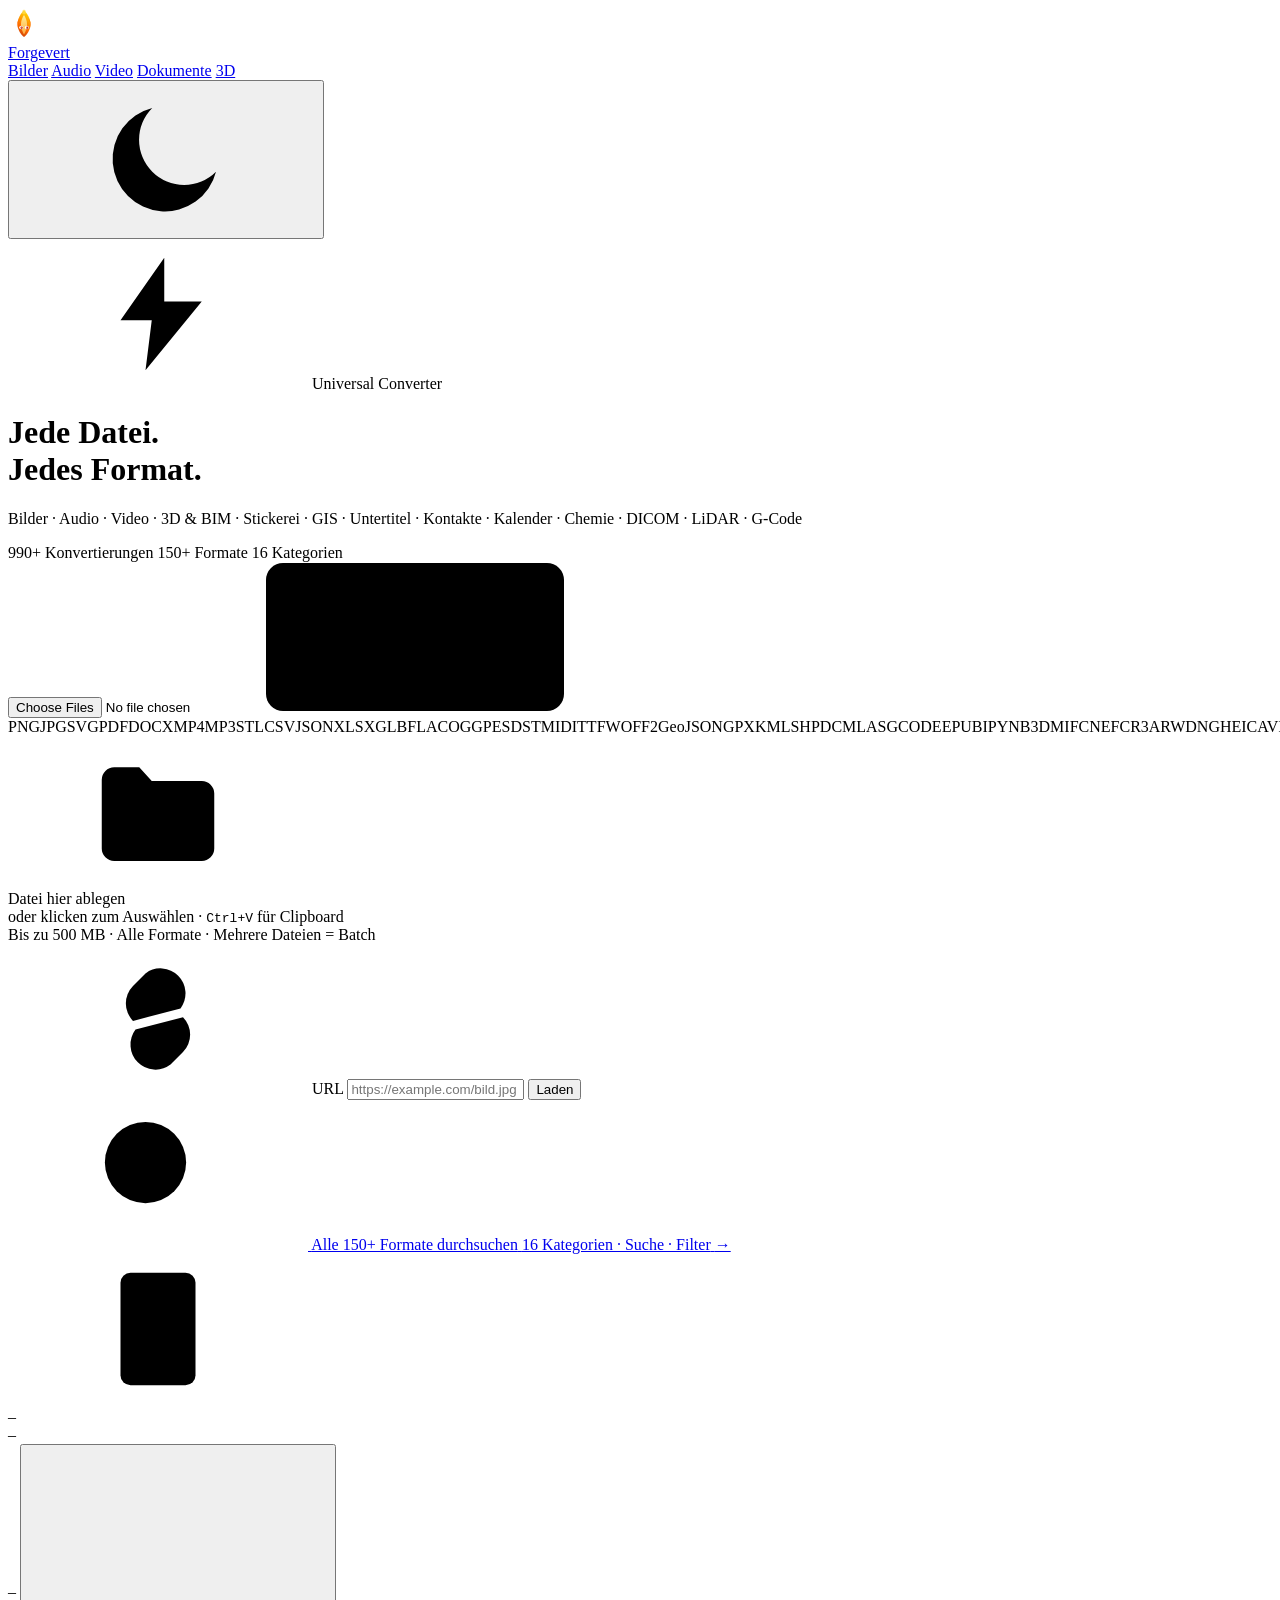
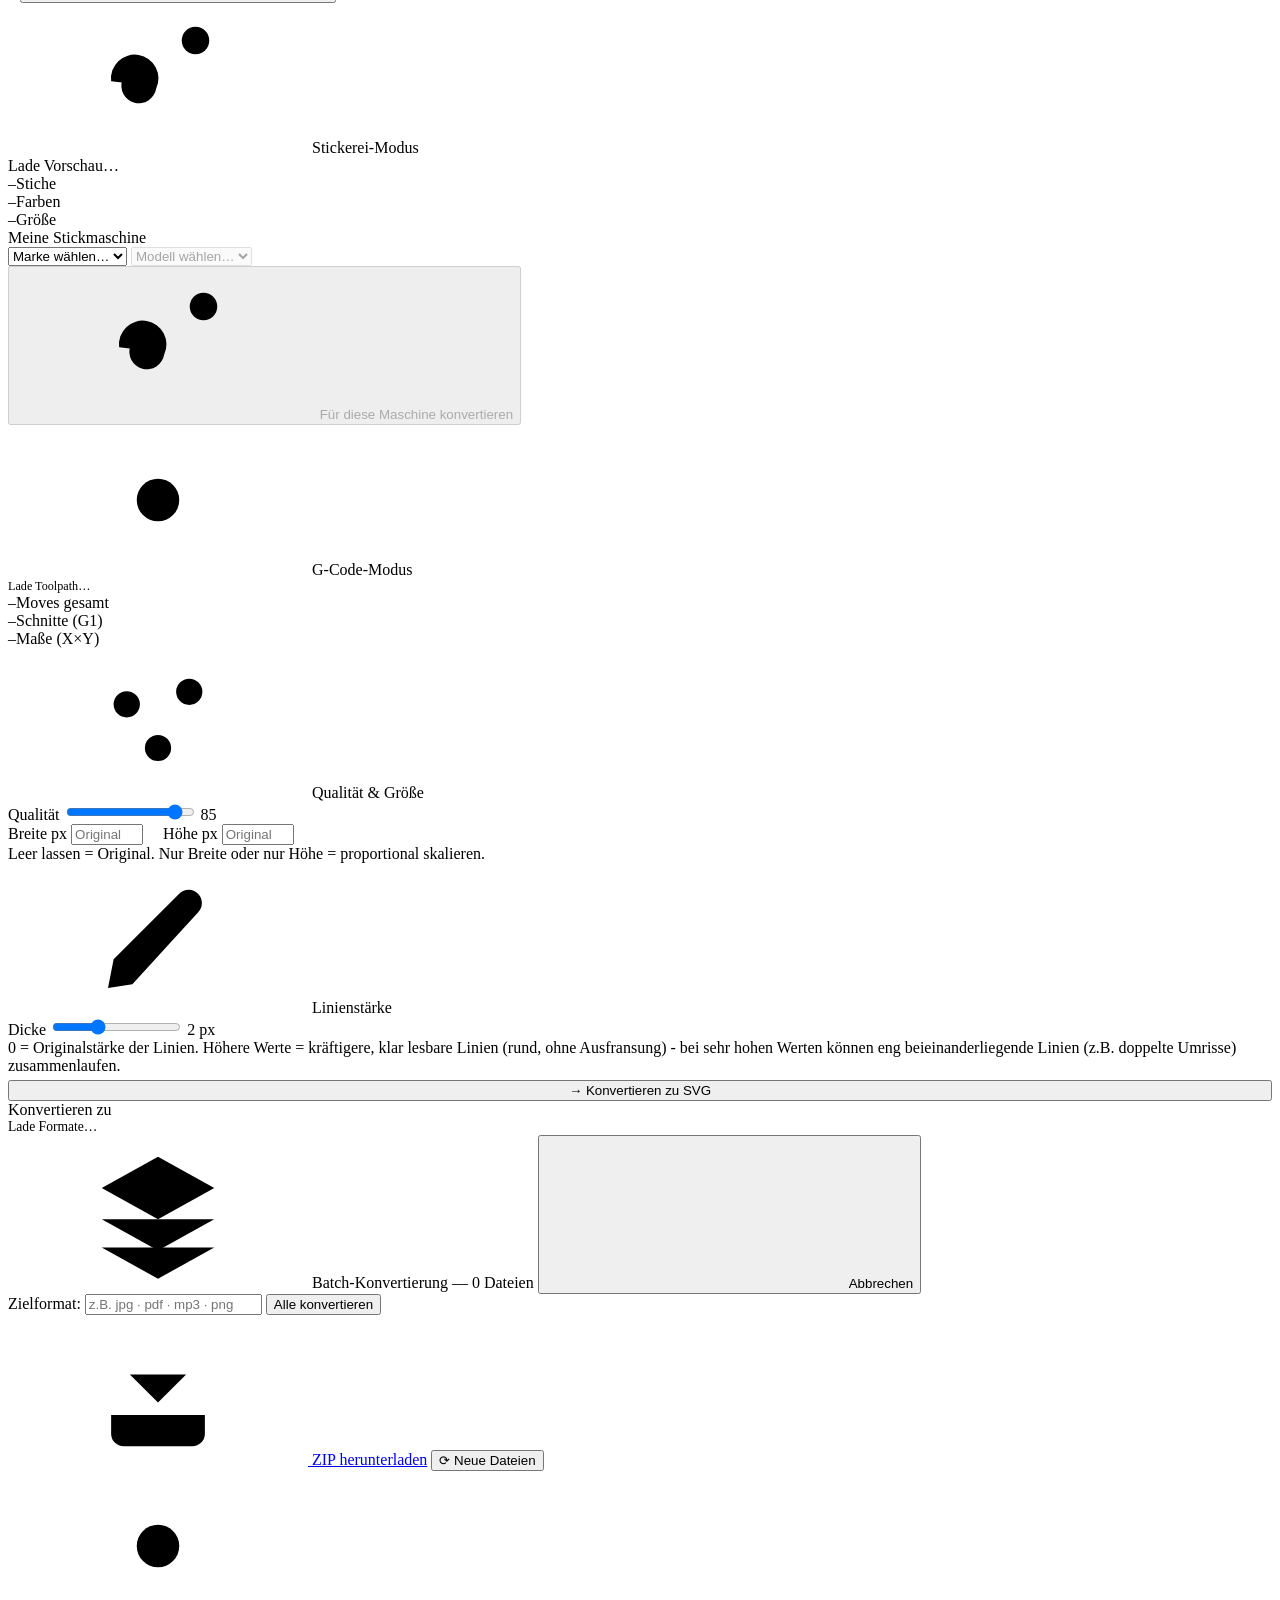
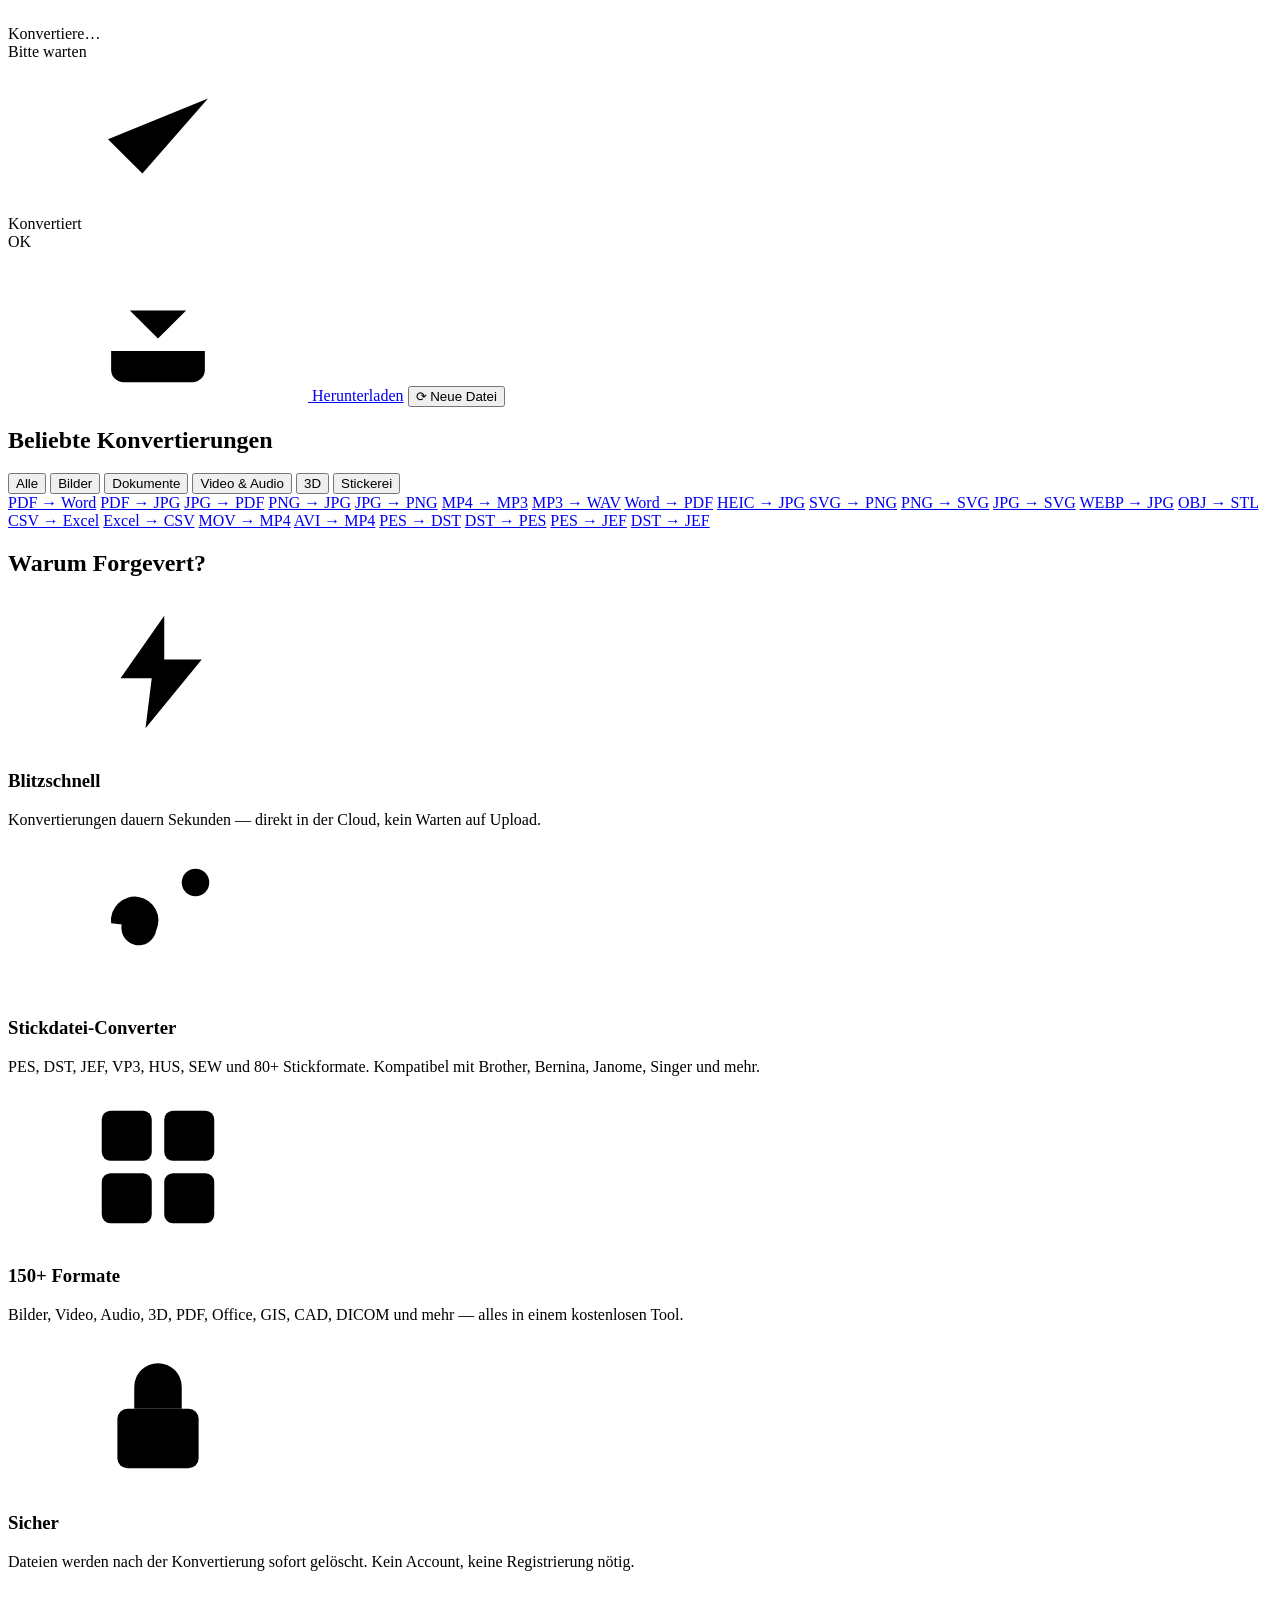
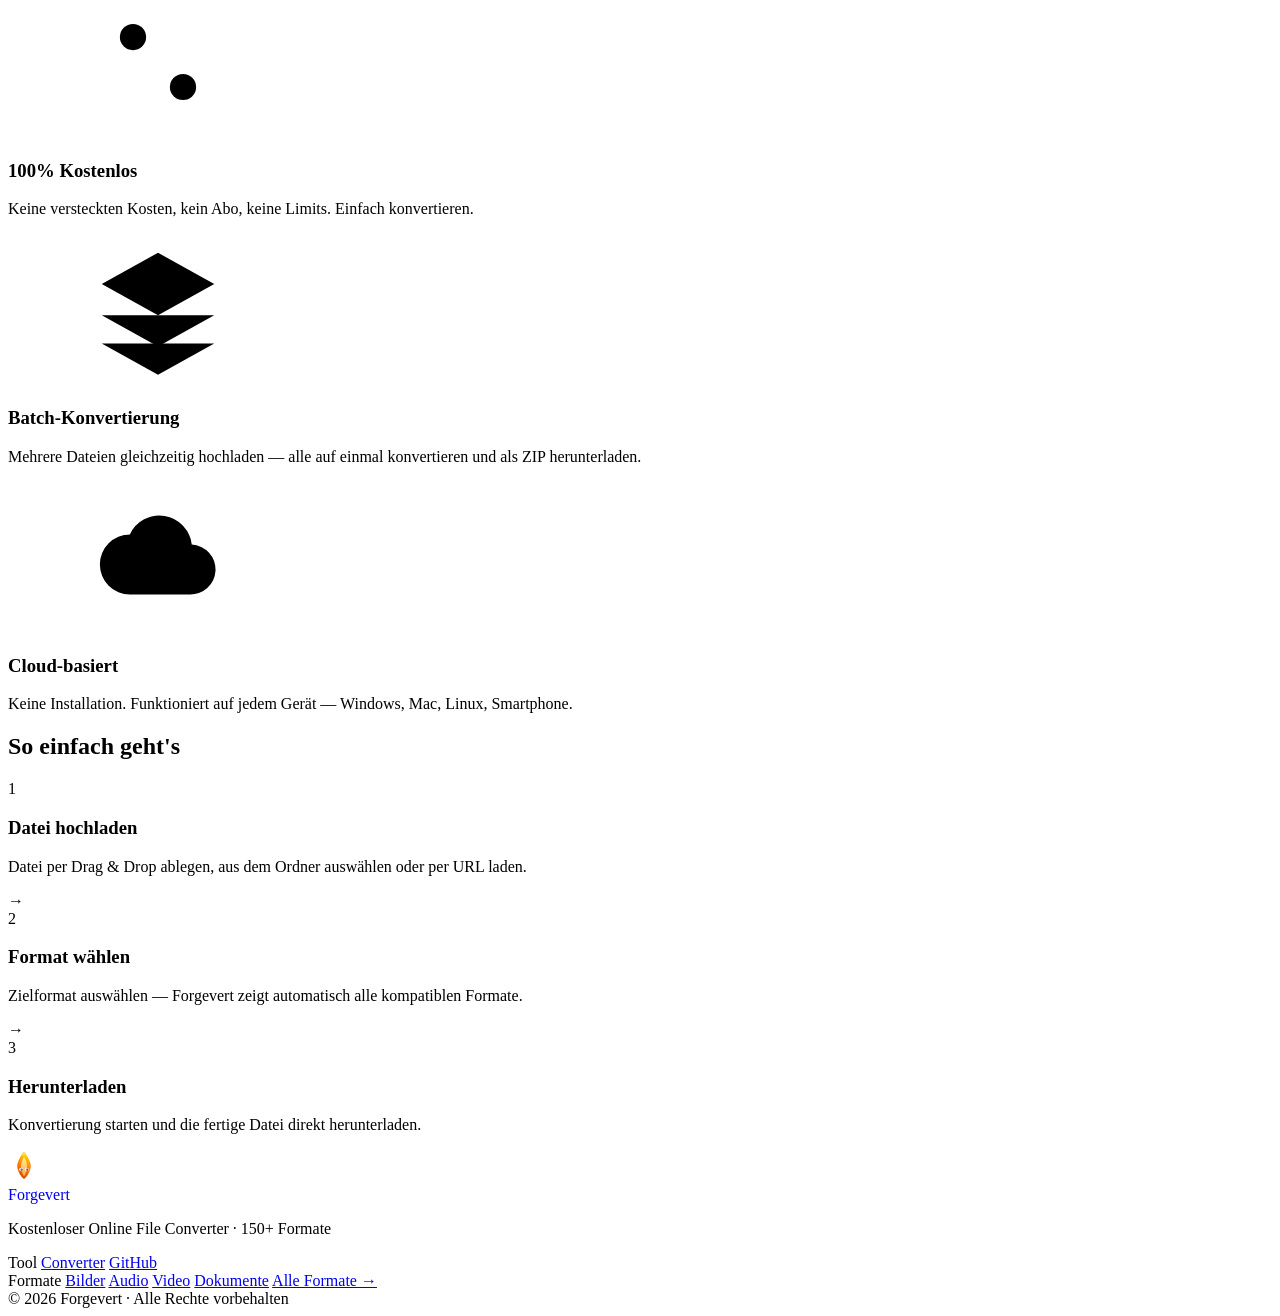
==== commit 7c9e26e5: "Cyberpunk-Optik verstaerken: eigenes SVG-Icon-System statt Emoji Ersetzt alle ~35 Emoji-Icons (Lauts" ====
--- a/static/index.html
+++ b/static/index.html
@@ -112,6 +112,46 @@
 <link rel="stylesheet" href="/style.css">
 </head>
 <body>
+<svg style="position:absolute;width:0;height:0;overflow:hidden" aria-hidden="true">
+<defs>
+<symbol id="i-search" viewBox="0 0 24 24"><circle cx="10" cy="10" r="6.5"/><line x1="15.3" y1="15.3" x2="21" y2="21"/></symbol>
+<symbol id="i-bolt" viewBox="0 0 24 24"><path d="M13 3 L6 13 H11 L10 21 L19 10 H13 Z"/></symbol>
+<symbol id="i-folder" viewBox="0 0 24 24"><path d="M3 7 a2 2 0 0 1 2-2 h4 l2 2.2 h8 a2 2 0 0 1 2 2 v8.8 a2 2 0 0 1-2 2 H5 a2 2 0 0 1-2-2 Z"/></symbol>
+<symbol id="i-link" viewBox="0 0 24 24"><path d="M9.5 14.5 L14.5 9.5"/><path d="M8 12.3 a4 4 0 0 1 0-5.6 l2-2 a4 4 0 0 1 5.6 5.6"/><path d="M16 11.7 a4 4 0 0 1 0 5.6 l-2 2 a4 4 0 0 1-5.6-5.6"/></symbol>
+<symbol id="i-close" viewBox="0 0 24 24"><line x1="6" y1="6" x2="18" y2="18"/><line x1="18" y1="6" x2="6" y2="18"/></symbol>
+<symbol id="i-thread" viewBox="0 0 24 24"><path d="M4.5 12.5 a3.8 3.8 0 1 1 7.2 1.2 a2.8 2.8 0 1 1-5.4-1.4 a1.8 1.8 0 1 1 3.4 0.8"/><circle cx="18" cy="6" r="2.2"/><path d="M11.5 14 L16 9"/></symbol>
+<symbol id="i-gear" viewBox="0 0 24 24"><circle cx="12" cy="12" r="3.4"/><line x1="17.5" y1="12" x2="20.5" y2="12"/><line x1="14.75" y1="16.76" x2="16.25" y2="19.36"/><line x1="9.25" y1="16.76" x2="7.75" y2="19.36"/><line x1="6.5" y1="12" x2="3.5" y2="12"/><line x1="9.25" y1="7.24" x2="7.75" y2="4.64"/><line x1="14.75" y1="7.24" x2="16.25" y2="4.64"/></symbol>
+<symbol id="i-sliders" viewBox="0 0 24 24"><line x1="7" y1="4" x2="7" y2="20"/><circle cx="7" cy="9" r="2.1"/><line x1="12" y1="4" x2="12" y2="20"/><circle cx="12" cy="16" r="2.1"/><line x1="17" y1="4" x2="17" y2="20"/><circle cx="17" cy="7" r="2.1"/></symbol>
+<symbol id="i-pen" viewBox="0 0 24 24"><path d="M4 20 l0.9-4.6 L15.4 4.9 a2.1 2.1 0 0 1 3 3 L7.9 19.4 Z"/><line x1="13.2" y1="7.1" x2="16.9" y2="10.8"/></symbol>
+<symbol id="i-layers" viewBox="0 0 24 24"><path d="M12 3 L21 8 L12 13 L3 8 Z"/><path d="M3 13 l9 5 9-5"/><path d="M3 17.5 l9 5 9-5"/></symbol>
+<symbol id="i-grid" viewBox="0 0 24 24"><rect x="3" y="3" width="8" height="8" rx="1.4"/><rect x="13" y="3" width="8" height="8" rx="1.4"/><rect x="3" y="13" width="8" height="8" rx="1.4"/><rect x="13" y="13" width="8" height="8" rx="1.4"/></symbol>
+<symbol id="i-lock" viewBox="0 0 24 24"><rect x="5.5" y="11" width="13" height="9.5" rx="1.6"/><path d="M8.2 11 V7.5 a3.8 3.8 0 0 1 7.6 0 V11"/></symbol>
+<symbol id="i-coin" viewBox="0 0 24 24"><circle cx="8" cy="8" r="2.1"/><circle cx="16" cy="16" r="2.1"/><line x1="17" y1="7" x2="7" y2="17"/></symbol>
+<symbol id="i-cloud" viewBox="0 0 24 24"><path d="M7.5 18 h9.5 a4 4 0 0 0 0.4-8 a5.2 5.2 0 0 0-9.9-1.6 A4.2 4.2 0 0 0 7.5 18 Z"/></symbol>
+<symbol id="i-download" viewBox="0 0 24 24"><line x1="12" y1="3" x2="12" y2="14"/><path d="M7.5 9.5 L12 14 L16.5 9.5"/><path d="M4.5 16 v3 a2 2 0 0 0 2 2 h11 a2 2 0 0 0 2-2 v-3"/></symbol>
+<symbol id="i-warning" viewBox="0 0 24 24"><path d="M12 3.5 L22 20.5 H2 Z"/><line x1="12" y1="9.5" x2="12" y2="14.5"/><line x1="12" y1="17.2" x2="12" y2="17.4"/></symbol>
+<symbol id="i-check" viewBox="0 0 24 24"><path d="M4 12.5 L9.5 18 L20 6"/></symbol>
+<symbol id="i-sun" viewBox="0 0 24 24"><circle cx="12" cy="12" r="4.3"/><line x1="12" y1="2.5" x2="12" y2="5"/><line x1="12" y1="19" x2="12" y2="21.5"/><line x1="2.5" y1="12" x2="5" y2="12"/><line x1="19" y1="12" x2="21.5" y2="12"/><line x1="5.1" y1="5.1" x2="6.8" y2="6.8"/><line x1="17.2" y1="17.2" x2="18.9" y2="18.9"/><line x1="5.1" y1="18.9" x2="6.8" y2="17.2"/><line x1="17.2" y1="6.8" x2="18.9" y2="5.1"/></symbol>
+<symbol id="i-moon" viewBox="0 0 24 24"><path d="M20 14.2 A8.4 8.4 0 1 1 9.8 4 a7 7 0 0 0 10.2 10.2 Z"/></symbol>
+<symbol id="i-cat-image" viewBox="0 0 24 24"><rect x="3" y="4.5" width="18" height="15" rx="1.6"/><circle cx="8.5" cy="9.5" r="1.6"/><path d="M3.8 16.5 l5-5 4 4 3-3 5.4 5.4"/></symbol>
+<symbol id="i-cat-raw" viewBox="0 0 24 24"><path d="M3 8.5 a2 2 0 0 1 2-2 h2.3 l1.5-2.3 h6.4 l1.5 2.3 H19 a2 2 0 0 1 2 2 v9 a2 2 0 0 1-2 2 H5 a2 2 0 0 1-2-2 Z"/><circle cx="12" cy="13.5" r="3.6"/></symbol>
+<symbol id="i-cat-audio" viewBox="0 0 24 24"><line x1="5" y1="14" x2="5" y2="18"/><line x1="9.5" y1="8" x2="9.5" y2="18"/><line x1="14" y1="10.5" x2="14" y2="18"/><line x1="18.5" y1="12.5" x2="18.5" y2="18"/></symbol>
+<symbol id="i-cat-video" viewBox="0 0 24 24"><rect x="3" y="6" width="13" height="12" rx="1.6"/><path d="M16 10 l5-3 v10 l-5-3 Z"/></symbol>
+<symbol id="i-cat-data" viewBox="0 0 24 24"><line x1="6" y1="20" x2="6" y2="13"/><line x1="12" y1="20" x2="12" y2="7"/><line x1="18" y1="20" x2="18" y2="15"/><line x1="3" y1="20.5" x2="21" y2="20.5"/></symbol>
+<symbol id="i-cat-doc" viewBox="0 0 24 24"><rect x="6" y="3" width="12" height="18" rx="1.6"/><line x1="9" y1="8" x2="15" y2="8"/><line x1="9" y1="12" x2="15" y2="12"/><line x1="9" y1="16" x2="13" y2="16"/></symbol>
+<symbol id="i-cat-3d" viewBox="0 0 24 24"><path d="M12 3 L20 7.5 V16.5 L12 21 L4 16.5 V7.5 Z"/><line x1="12" y1="21" x2="12" y2="12"/><line x1="4" y1="7.5" x2="12" y2="12"/><line x1="20" y1="7.5" x2="12" y2="12"/></symbol>
+<symbol id="i-cat-embd" viewBox="0 0 24 24"><path d="M4.5 12.5 a3.8 3.8 0 1 1 7.2 1.2 a2.8 2.8 0 1 1-5.4-1.4 a1.8 1.8 0 1 1 3.4 0.8"/><circle cx="18" cy="6" r="2.2"/><path d="M11.5 14 L16 9"/></symbol>
+<symbol id="i-cat-gis" viewBox="0 0 24 24"><circle cx="12" cy="12" r="9"/><ellipse cx="12" cy="12" rx="4" ry="9"/><line x1="3" y1="12" x2="21" y2="12"/></symbol>
+<symbol id="i-cat-font" viewBox="0 0 24 24"><text x="12" y="17.5" text-anchor="middle" font-family="ui-monospace,Consolas,monospace" font-size="15" font-weight="700" stroke="none" fill="currentColor">A</text></symbol>
+<symbol id="i-cat-med" viewBox="0 0 24 24"><path d="M2 12.5 h4.3 l1.7-5.5 2.6 11 1.8-8 1.6 2.5 h6"/></symbol>
+<symbol id="i-cat-pcb" viewBox="0 0 24 24"><rect x="7" y="7" width="10" height="10" rx="1.2"/><line x1="9.3" y1="2" x2="9.3" y2="7"/><line x1="14.7" y1="2" x2="14.7" y2="7"/><line x1="9.3" y1="17" x2="9.3" y2="22"/><line x1="14.7" y1="17" x2="14.7" y2="22"/><line x1="2" y1="9.3" x2="7" y2="9.3"/><line x1="2" y1="14.7" x2="7" y2="14.7"/><line x1="17" y1="9.3" x2="22" y2="9.3"/><line x1="17" y1="14.7" x2="22" y2="14.7"/></symbol>
+<symbol id="i-cat-arch" viewBox="0 0 24 24"><rect x="3" y="7.5" width="18" height="13" rx="1.5"/><rect x="2" y="3.5" width="20" height="4" rx="1.2"/><line x1="10" y1="12" x2="14" y2="12"/></symbol>
+<symbol id="i-cat-pim" viewBox="0 0 24 24"><rect x="3" y="5" width="18" height="16" rx="1.6"/><line x1="3" y1="10" x2="21" y2="10"/><line x1="8" y1="2" x2="8" y2="6.5"/><line x1="16" y1="2" x2="16" y2="6.5"/></symbol>
+<symbol id="i-cat-sub" viewBox="0 0 24 24"><rect x="3" y="5" width="18" height="14" rx="1.6"/><line x1="6.5" y1="13" x2="13" y2="13"/><line x1="6.5" y1="16" x2="18" y2="16"/></symbol>
+<symbol id="i-cat-mol" viewBox="0 0 24 24"><circle cx="6" cy="7" r="2.3"/><circle cx="18" cy="7" r="2.3"/><circle cx="12" cy="17" r="2.3"/><line x1="8.3" y1="7" x2="15.7" y2="7"/><line x1="8" y1="8.3" x2="10.3" y2="15"/><line x1="16" y1="8.3" x2="13.7" y2="15"/></symbol>
+</defs>
+</svg>
+<div class="scanlines" aria-hidden="true"></div>
 
 <!-- ── Header ── -->
 <header>
@@ -168,7 +208,7 @@
   </nav>
   <div class="header-actions">
     <button class="icon-btn" id="theme-btn" title="Theme wechseln" onclick="toggleTheme()">
-      <span id="theme-icon">☀</span>
+      <span id="theme-icon"><svg class="icon"><use href="#i-sun"/></svg></span>
     </button>
   </div>
 </header>
@@ -180,7 +220,7 @@
   <div id="state-empty" class="state active">
 
     <div class="hero-text">
-      <span class="eyebrow">⚡ Universal Converter</span>
+      <span class="eyebrow"><svg class="icon"><use href="#i-bolt"/></svg> Universal Converter<span class="term-cursor"></span></span>
       <h1><span class="grad-soft">Jede Datei.</span><br><span class="grad">Jedes Format.</span></h1>
       <p class="hero-sub">Bilder · Audio · Video · 3D &amp; BIM · Stickerei · GIS · Untertitel · Kontakte · Kalender · Chemie · DICOM · LiDAR · G-Code</p>
       <div class="hero-stats">
@@ -210,7 +250,7 @@
 
       <!-- Main content -->
       <div class="dz-inner">
-        <div class="dz-upload-icon">📂</div>
+        <div class="dz-upload-icon"><svg class="icon"><use href="#i-folder"/></svg></div>
         <div class="dz-title">Datei hier ablegen</div>
         <div class="dz-sub">oder klicken zum Auswählen · <kbd>Ctrl+V</kbd> für Clipboard</div>
         <div class="dz-max">Bis zu 500 MB · Alle Formate · Mehrere Dateien = Batch</div>
@@ -219,14 +259,14 @@
 
     <!-- URL Import -->
     <div class="url-import-row">
-      <span class="url-import-label">🔗 URL</span>
+      <span class="url-import-label"><svg class="icon"><use href="#i-link"/></svg> URL</span>
       <input id="url-input" class="url-import-input" type="url" placeholder="https://example.com/bild.jpg">
       <button class="url-import-btn" onclick="handleUrlImport()">Laden</button>
     </div>
 
     <!-- Formate-Katalog Teaser -->
     <a class="catalog-teaser" href="/formate">
-      <span class="catalog-teaser-icon">🔍</span>
+      <span class="catalog-teaser-icon"><svg class="icon"><use href="#i-search"/></svg></span>
       <span class="catalog-teaser-text">
         <span class="catalog-teaser-title">Alle 150+ Formate durchsuchen</span>
         <span class="catalog-teaser-sub">16 Kategorien · Suche · Filter</span>
@@ -240,19 +280,19 @@
   <div id="state-file" class="state">
 
     <div class="file-pill" id="file-pill">
-      <div class="file-pill-icon" id="pill-icon">📄</div>
+      <div class="file-pill-icon" id="pill-icon"><svg class="icon"><use href="#i-cat-doc"/></svg></div>
       <div style="min-width:0;flex:1">
         <div class="file-pill-name" id="pill-name">–</div>
         <div class="file-pill-meta" id="pill-meta">–</div>
       </div>
       <span class="fmt-badge" id="pill-badge">–</span>
-      <button class="btn-close" title="Neue Datei" onclick="reset()">✕</button>
+      <button class="btn-close" title="Neue Datei" onclick="reset()"><svg class="icon"><use href="#i-close"/></svg></button>
     </div>
 
     <!-- ── Stickerei-Modus ── -->
     <div id="embd-panel" class="embd-panel hidden">
       <div class="embd-header">
-        <span class="embd-badge">🧵 Stickerei-Modus</span>
+        <span class="embd-badge"><svg class="icon"><use href="#i-thread"/></svg> Stickerei-Modus</span>
         <span id="embd-fmt-hint" style="font-size:0.7rem;color:var(--muted);margin-left:auto"></span>
       </div>
       <div class="embd-body">
@@ -277,7 +317,7 @@
               </select>
             </div>
             <button class="embd-convert-btn" id="embd-convert-btn" onclick="convertForMachine()" disabled>
-              🧵 Für diese Maschine konvertieren
+              <svg class="icon"><use href="#i-thread"/></svg> Für diese Maschine konvertieren
             </button>
           </div>
         </div>
@@ -287,7 +327,7 @@
     <!-- ── G-Code-Modus ── -->
     <div id="gcode-panel" class="gcode-panel hidden">
       <div class="gcode-header">
-        <span class="gcode-badge">⚙️ G-Code-Modus</span>
+        <span class="gcode-badge"><svg class="icon"><use href="#i-gear"/></svg> G-Code-Modus</span>
         <span id="gcode-fmt-hint" style="font-size:0.7rem;color:var(--muted);margin-left:auto"></span>
       </div>
       <div class="gcode-body">
@@ -305,7 +345,7 @@
     <!-- Quality Panel -->
     <div id="quality-panel" class="quality-panel hidden">
       <div class="qp-header">
-        <span class="qp-badge">🎛 Qualität &amp; Größe</span>
+        <span class="qp-badge"><svg class="icon"><use href="#i-sliders"/></svg> Qualität &amp; Größe</span>
         <span id="qp-fmt-hint" style="font-size:0.7rem;color:var(--muted);margin-left:auto"></span>
       </div>
       <div class="qp-body">
@@ -327,7 +367,7 @@
 
     <div id="svg-panel" class="quality-panel hidden">
       <div class="qp-header">
-        <span class="qp-badge">🖊 Linienstärke</span>
+        <span class="qp-badge"><svg class="icon"><use href="#i-pen"/></svg> Linienstärke</span>
       </div>
       <div class="qp-body">
         <div class="qp-row">
@@ -354,8 +394,8 @@
   <div id="state-batch" class="state">
     <div class="batch-card">
       <div class="batch-head">
-        <span class="batch-title">📦 Batch-Konvertierung — <span id="batch-count-lbl">0 Dateien</span></span>
-        <button class="btn-again" onclick="reset()">✕ Abbrechen</button>
+        <span class="batch-title"><svg class="icon"><use href="#i-layers"/></svg> Batch-Konvertierung — <span id="batch-count-lbl">0 Dateien</span></span>
+        <button class="btn-again" onclick="reset()"><svg class="icon"><use href="#i-close"/></svg> Abbrechen</button>
       </div>
       <div class="batch-fmt-row">
         <label>Zielformat:</label>
@@ -366,7 +406,7 @@
       <div id="batch-file-list" class="batch-file-list"></div>
       <div id="batch-result-section" class="batch-result-section hidden">
         <div class="batch-summary" id="batch-summary"></div>
-        <a id="batch-dl-btn" class="btn-dl" href="#" download="converted.zip">↓ ZIP herunterladen</a>
+        <a id="batch-dl-btn" class="btn-dl" href="#" download="converted.zip"><svg class="icon"><use href="#i-download"/></svg> ZIP herunterladen</a>
         <button class="btn-again" onclick="reset()">⟳ Neue Dateien</button>
       </div>
     </div>
@@ -377,7 +417,7 @@
     <div style="width:100%">
       <div class="progress-card">
         <div class="progress-spinner" aria-hidden="true"></div>
-        <div class="progress-converting-icon">⚙️</div>
+        <div class="progress-converting-icon"><svg class="icon"><use href="#i-gear"/></svg></div>
         <div class="progress-label" id="progress-label">Konvertiere…</div>
         <div class="progress-sub" id="progress-sub">Bitte warten</div>
         <div class="progress-track">
@@ -392,7 +432,7 @@
 
     <div class="result-card">
       <div class="result-top">
-        <div class="result-icon">✅</div>
+        <div class="result-icon"><svg class="icon"><use href="#i-check"/></svg></div>
         <div>
           <div class="result-name" id="result-name">Konvertiert</div>
           <div class="result-info" id="result-info"></div>
@@ -402,7 +442,7 @@
       <div class="result-preview" id="result-preview"></div>
       <div class="result-bottom">
         <div class="steps" id="steps-chain"></div>
-        <a class="btn-dl" id="btn-dl" href="#" download>↓ Herunterladen</a>
+        <a class="btn-dl" id="btn-dl" href="#" download><svg class="icon"><use href="#i-download"/></svg> Herunterladen</a>
         <button class="btn-again" onclick="reset()">⟳ Neue Datei</button>
       </div>
     </div>
@@ -456,37 +496,37 @@
     <h2 class="section-title">Warum Forgevert?</h2>
     <div class="features-grid">
       <div class="feat-card">
-        <div class="feat-icon">⚡</div>
+        <div class="feat-icon"><svg class="icon"><use href="#i-bolt"/></svg></div>
         <h3>Blitzschnell</h3>
         <p>Konvertierungen dauern Sekunden — direkt in der Cloud, kein Warten auf Upload.</p>
       </div>
       <div class="feat-card">
-        <div class="feat-icon">🧵</div>
+        <div class="feat-icon"><svg class="icon"><use href="#i-thread"/></svg></div>
         <h3>Stickdatei-Converter</h3>
         <p>PES, DST, JEF, VP3, HUS, SEW und 80+ Stickformate. Kompatibel mit Brother, Bernina, Janome, Singer und mehr.</p>
       </div>
       <div class="feat-card">
-        <div class="feat-icon">🗂️</div>
+        <div class="feat-icon"><svg class="icon"><use href="#i-grid"/></svg></div>
         <h3>150+ Formate</h3>
         <p>Bilder, Video, Audio, 3D, PDF, Office, GIS, CAD, DICOM und mehr — alles in einem kostenlosen Tool.</p>
       </div>
       <div class="feat-card">
-        <div class="feat-icon">🔒</div>
+        <div class="feat-icon"><svg class="icon"><use href="#i-lock"/></svg></div>
         <h3>Sicher</h3>
         <p>Dateien werden nach der Konvertierung sofort gelöscht. Kein Account, keine Registrierung nötig.</p>
       </div>
       <div class="feat-card">
-        <div class="feat-icon">💸</div>
+        <div class="feat-icon"><svg class="icon"><use href="#i-coin"/></svg></div>
         <h3>100% Kostenlos</h3>
         <p>Keine versteckten Kosten, kein Abo, keine Limits. Einfach konvertieren.</p>
       </div>
       <div class="feat-card">
-        <div class="feat-icon">📦</div>
+        <div class="feat-icon"><svg class="icon"><use href="#i-layers"/></svg></div>
         <h3>Batch-Konvertierung</h3>
         <p>Mehrere Dateien gleichzeitig hochladen — alle auf einmal konvertieren und als ZIP herunterladen.</p>
       </div>
       <div class="feat-card">
-        <div class="feat-icon">☁️</div>
+        <div class="feat-icon"><svg class="icon"><use href="#i-cloud"/></svg></div>
         <h3>Cloud-basiert</h3>
         <p>Keine Installation. Funktioniert auf jedem Gerät — Windows, Mac, Linux, Smartphone.</p>
       </div>
@@ -690,7 +730,7 @@
   const cat  = getCat(currentFmt);
 
   // Fill pill
-  document.getElementById('pill-icon').textContent = catIcon(cat.key);
+  document.getElementById('pill-icon').innerHTML = catIcon(cat.key);
   document.getElementById('pill-icon').style.background = hexAlpha(cat.color, 0.15);
   setText('pill-name', file.name);
   setText('pill-meta', fmtBytes(file.size) + (currentFmt ? ' · ' + currentFmt.toUpperCase() : ''));
@@ -827,7 +867,7 @@
   selectedMachineFmt = fmts[0] || null;
   if (selectedMachineFmt) {
     btn.disabled = false;
-    btn.textContent = `🧵 Als ${selectedMachineFmt.toUpperCase()} konvertieren`;
+    btn.innerHTML = `<svg class="icon"><use href="#i-thread"/></svg> Als ${selectedMachineFmt.toUpperCase()} konvertieren`;
   }
 }
 
@@ -849,7 +889,7 @@
   document.getElementById('embd-model').innerHTML = '<option value="">Modell wählen…</option>';
   document.getElementById('embd-model').disabled = true;
   document.getElementById('embd-convert-btn').disabled = true;
-  document.getElementById('embd-convert-btn').textContent = '🧵 Für diese Maschine konvertieren';
+  document.getElementById('embd-convert-btn').innerHTML = '<svg class="icon"><use href="#i-thread"/></svg> Für diese Maschine konvertieren';
 }
 
 async function loadEmbroideryInfo(file) {
@@ -1147,8 +1187,8 @@
       data.log.forEach((entry, i) => {
         const s = document.getElementById(`batch-status-${i}`);
         if (!s) return;
-        if (entry.ok) { s.textContent = '✅'; s.style.color = 'var(--c-gis)'; }
-        else { s.textContent = '❌'; s.style.color = 'var(--c-embd)'; s.title = entry.msg || ''; }
+        if (entry.ok) { s.innerHTML = '<svg class="icon"><use href="#i-check"/></svg>'; s.style.color = 'var(--c-gis)'; }
+        else { s.innerHTML = '<svg class="icon"><use href="#i-close"/></svg>'; s.style.color = 'var(--c-embd)'; s.title = entry.msg || ''; }
       });
     }
 
@@ -1338,7 +1378,7 @@
     showState('state-file');
     setHTML('error-container', `
       <div class="error-card">
-        <div class="error-title">⚠ Konvertierung fehlgeschlagen</div>
+        <div class="error-title"><svg class="icon"><use href="#i-warning"/></svg> Konvertierung fehlgeschlagen</div>
         <div class="error-msg">${e.message}</div>
         <div class="error-actions">
           <button class="btn-again" onclick="clearError()">Erneut versuchen</button>
@@ -1433,7 +1473,7 @@
   const root = document.documentElement;
   const next = root.getAttribute('data-theme') === 'dark' ? 'light' : 'dark';
   root.setAttribute('data-theme', next);
-  document.getElementById('theme-icon').textContent = next === 'dark' ? '☀' : '☾';
+  document.getElementById('theme-icon').innerHTML = next === 'dark' ? '<svg class="icon"><use href="#i-sun"/></svg>' : '<svg class="icon"><use href="#i-moon"/></svg>';
   localStorage.setItem('converter-theme', next);
 }
 
@@ -1442,7 +1482,7 @@
   const prefersDark = window.matchMedia('(prefers-color-scheme: dark)').matches;
   const theme = saved || (prefersDark ? 'dark' : 'light');
   document.documentElement.setAttribute('data-theme', theme);
-  document.getElementById('theme-icon').textContent = theme === 'dark' ? '☀' : '☾';
+  document.getElementById('theme-icon').innerHTML = theme === 'dark' ? '<svg class="icon"><use href="#i-sun"/></svg>' : '<svg class="icon"><use href="#i-moon"/></svg>';
 })();
 
 // Pre-load machine database
